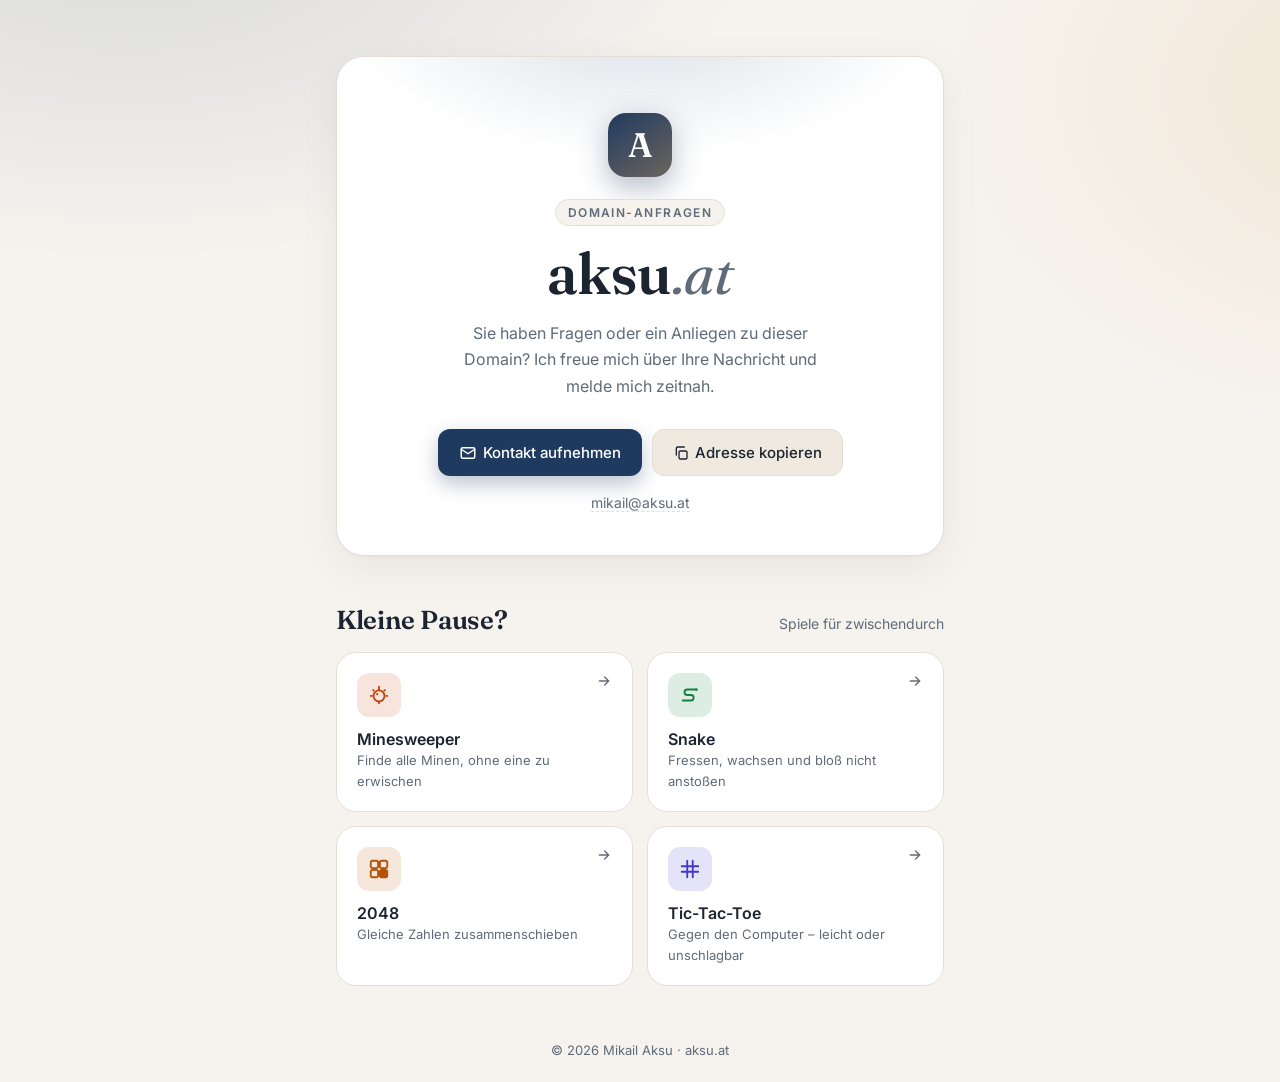
==== index.html @ 3b64596f "Add files via upload" ====
<!doctype html>
<html lang="de">
<head>
<meta charset="utf-8">
<meta name="viewport" content="width=device-width, initial-scale=1">
<title>aksu.at</title>
<meta name="description" content="Kontakt für Anfragen zur Domain aksu.at – und ein paar kleine Spiele.">
<meta name="theme-color" content="#1f3a5f">
<link rel="icon" href="data:image/svg+xml,<svg xmlns='http://www.w3.org/2000/svg' viewBox='0 0 64 64'><rect width='64' height='64' rx='14' fill='%231f3a5f'/><text x='32' y='44' font-family='Georgia,serif' font-size='36' fill='%23f4efe6' text-anchor='middle'>A</text></svg>">
<link rel="preconnect" href="https://fonts.googleapis.com">
<link rel="preconnect" href="https://fonts.gstatic.com" crossorigin>
<link href="https://fonts.googleapis.com/css2?family=Fraunces:ital,opsz,wght@0,9..144,400;0,9..144,600;1,9..144,400&family=Inter:wght@400;500;600&display=swap" rel="stylesheet">
<link rel="stylesheet" href="style.css">
<style>
  .wrap{max-width:640px;padding-top:56px}
  .hero{position:relative;overflow:hidden;text-align:center;padding:56px 32px 44px;border-radius:28px}
  .hero::before{content:"";position:absolute;inset:0;pointer-events:none;
    background:radial-gradient(420px 200px at 50% -40px, color-mix(in srgb,var(--accent) 16%,transparent), transparent 70%)}
  .hero > *{position:relative}
  .mark{width:64px;height:64px;border-radius:18px;margin:0 auto 22px;
    background:linear-gradient(145deg,var(--accent),color-mix(in srgb,var(--accent) 60%,#e0a458));
    color:var(--accent-ink);display:grid;place-items:center;
    font-family:Fraunces,Georgia,serif;font-size:34px;font-weight:600;
    box-shadow:0 10px 30px color-mix(in srgb,var(--accent) 35%,transparent)}
  .eyebrow{display:inline-block;font-size:12px;font-weight:600;letter-spacing:.12em;text-transform:uppercase;
    color:var(--muted);border:1px solid var(--line);border-radius:999px;padding:5px 12px;margin-bottom:18px;background:var(--bg)}
  .hero h1{font-size:clamp(40px,9vw,58px);line-height:1}
  .hero h1 em{font-style:italic;font-weight:400;color:var(--muted)}
  .lead{margin:18px auto 30px;color:var(--muted);line-height:1.65;max-width:38ch;font-size:16px}
  .actions{display:flex;gap:10px;justify-content:center;flex-wrap:wrap}
  .actions .btn{padding:13px 20px;border-radius:12px;font-size:15px}
  .btn.primary{box-shadow:0 8px 20px color-mix(in srgb,var(--accent) 30%,transparent)}
  .copied{color:var(--ok)}
  .addr{margin-top:18px;font-size:14px;color:var(--muted)}
  .addr a{text-decoration:none;border-bottom:1px dashed var(--line)}

  .games{margin-top:48px}
  .head{display:flex;align-items:baseline;justify-content:space-between;gap:12px;margin-bottom:16px}
  .games h2{font-size:26px}
  .games .sub{color:var(--muted);font-size:14px}
  .grid{display:grid;grid-template-columns:repeat(2,1fr);gap:14px}
  .tile{position:relative;display:flex;flex-direction:column;gap:12px;text-decoration:none;background:var(--card);
    border:1px solid var(--line);border-radius:20px;padding:20px;overflow:hidden;
    transition:transform .2s ease,box-shadow .2s ease,border-color .2s ease}
  .tile:hover{transform:translateY(-3px);border-color:color-mix(in srgb,var(--c) 50%,var(--line));
    box-shadow:0 14px 34px color-mix(in srgb,var(--c) 18%,transparent)}
  .tile:focus-visible{outline:3px solid var(--accent);outline-offset:2px}
  .badge{width:44px;height:44px;border-radius:12px;display:grid;place-items:center;
    background:color-mix(in srgb,var(--c) 14%,transparent);color:var(--c)}
  .tile b{font-weight:600;font-size:16px}
  .tile span{font-size:13px;color:var(--muted);line-height:1.45}
  .arrow{position:absolute;top:20px;right:20px;color:var(--muted);transition:transform .2s ease}
  .tile:hover .arrow{transform:translateX(3px);color:var(--c)}

  @media (prefers-color-scheme:dark){.badge{color:color-mix(in srgb,var(--c) 55%,white);background:color-mix(in srgb,var(--c) 25%,transparent)}}
  .fade{opacity:0;transform:translateY(10px);animation:in .6s ease forwards}
  .d1{animation-delay:.08s}.d2{animation-delay:.16s}
  @keyframes in{to{opacity:1;transform:none}}
  @media (prefers-reduced-motion:reduce){.fade{animation:none;opacity:1;transform:none}.tile{transition:none}}
  @media (max-width:480px){.wrap{padding-top:28px}.hero{padding:44px 20px 36px}.grid{gap:10px}.tile{padding:16px}}
</style>
</head>
<body>
<div class="wrap">
  <section class="panel hero fade">
    <div class="mark" aria-hidden="true">A</div>
    <div class="eyebrow">Domain-Anfragen</div>
    <h1>aksu<em>.at</em></h1>
    <p class="lead">Sie haben Fragen oder ein Anliegen zu dieser Domain? Ich freue mich über Ihre Nachricht und melde mich zeitnah.</p>
    <div class="actions">
      <a class="btn primary" href="mailto:mikail@aksu.at?subject=Anfrage%20zur%20Domain%20aksu.at">
        <svg width="18" height="18" viewBox="0 0 24 24" fill="none" stroke="currentColor" stroke-width="2" stroke-linecap="round" stroke-linejoin="round" aria-hidden="true"><rect x="3" y="5" width="18" height="14" rx="2"/><path d="m3 7 9 6 9-6"/></svg>
        Kontakt aufnehmen
      </a>
      <button class="btn" id="copy" type="button">
        <svg width="16" height="16" viewBox="0 0 24 24" fill="none" stroke="currentColor" stroke-width="2" stroke-linecap="round" stroke-linejoin="round" aria-hidden="true"><rect x="9" y="9" width="12" height="12" rx="2"/><path d="M5 15V5a2 2 0 0 1 2-2h10"/></svg>
        <span>Adresse kopieren</span>
      </button>
    </div>
    <div class="addr"><a href="mailto:mikail@aksu.at">mikail@aksu.at</a></div>
  </section>

  <section class="games fade d1" aria-labelledby="g">
    <div class="head">
      <h2 id="g">Kleine Pause?</h2>
      <span class="sub">Spiele für zwischendurch</span>
    </div>
    <div class="grid">
      <a class="tile" href="minesweeper.html" style="--c:#c2410c">
        <div class="badge"><svg width="22" height="22" viewBox="0 0 24 24" fill="none" stroke="currentColor" stroke-width="2" stroke-linecap="round" aria-hidden="true"><circle cx="12" cy="13" r="6"/><path d="M12 3v3M12 20v1M4 13H3M21 13h-1M6.3 7.3 5.6 6.6M18.4 6.6l-.7.7"/><circle cx="10" cy="11" r="1.2" fill="currentColor" stroke="none"/></svg></div>
        <div><b>Minesweeper</b><br><span>Finde alle Minen, ohne eine zu erwischen</span></div>
        <svg class="arrow" width="16" height="16" viewBox="0 0 24 24" fill="none" stroke="currentColor" stroke-width="2" stroke-linecap="round" aria-hidden="true"><path d="M5 12h14M13 6l6 6-6 6"/></svg>
      </a>
      <a class="tile" href="snake.html" style="--c:#15803d">
        <div class="badge"><svg width="22" height="22" viewBox="0 0 24 24" fill="none" stroke="currentColor" stroke-width="2" stroke-linecap="round" stroke-linejoin="round" aria-hidden="true"><path d="M4 18h9a3 3 0 0 0 0-6H9a3 3 0 0 1 0-6h9"/><circle cx="19" cy="6" r="1.5" fill="currentColor" stroke="none"/></svg></div>
        <div><b>Snake</b><br><span>Fressen, wachsen und bloß nicht anstoßen</span></div>
        <svg class="arrow" width="16" height="16" viewBox="0 0 24 24" fill="none" stroke="currentColor" stroke-width="2" stroke-linecap="round" aria-hidden="true"><path d="M5 12h14M13 6l6 6-6 6"/></svg>
      </a>
      <a class="tile" href="2048.html" style="--c:#b45309">
        <div class="badge"><svg width="22" height="22" viewBox="0 0 24 24" fill="none" stroke="currentColor" stroke-width="2" aria-hidden="true"><rect x="3" y="3" width="8" height="8" rx="2"/><rect x="13" y="3" width="8" height="8" rx="2"/><rect x="3" y="13" width="8" height="8" rx="2"/><rect x="13" y="13" width="8" height="8" rx="2" fill="currentColor"/></svg></div>
        <div><b>2048</b><br><span>Gleiche Zahlen zusammenschieben</span></div>
        <svg class="arrow" width="16" height="16" viewBox="0 0 24 24" fill="none" stroke="currentColor" stroke-width="2" stroke-linecap="round" aria-hidden="true"><path d="M5 12h14M13 6l6 6-6 6"/></svg>
      </a>
      <a class="tile" href="tictactoe.html" style="--c:#4338ca">
        <div class="badge"><svg width="22" height="22" viewBox="0 0 24 24" fill="none" stroke="currentColor" stroke-width="2" stroke-linecap="round" aria-hidden="true"><path d="M9 3v18M15 3v18M3 9h18M3 15h18"/></svg></div>
        <div><b>Tic-Tac-Toe</b><br><span>Gegen den Computer – leicht oder unschlagbar</span></div>
        <svg class="arrow" width="16" height="16" viewBox="0 0 24 24" fill="none" stroke="currentColor" stroke-width="2" stroke-linecap="round" aria-hidden="true"><path d="M5 12h14M13 6l6 6-6 6"/></svg>
      </a>
    </div>
  </section>
</div>
<footer class="fade d2">© <span id="y">2026</span> Mikail Aksu · aksu.at</footer>
<script>
document.getElementById('y').textContent=new Date().getFullYear();
const cb=document.getElementById('copy');
cb.onclick=async()=>{
  const s=cb.querySelector('span');
  try{await navigator.clipboard.writeText('mikail@aksu.at');s.textContent='Kopiert!';cb.classList.add('copied')}
  catch(e){s.textContent='mikail@aksu.at'}
  setTimeout(()=>{s.textContent='Adresse kopieren';cb.classList.remove('copied')},1800);
};
</script>
</body>
</html>
---- style.css ----
:root{
  --bg:#f6f3ee; --card:#ffffff; --ink:#1b2430; --muted:#5f6b78;
  --accent:#1f3a5f; --accent-ink:#ffffff; --line:#e4ded4;
  --soft:#efe9df; --danger:#b3412f; --ok:#2f7a4f;
}
@media (prefers-color-scheme: dark){
  :root{
    --bg:#11161d; --card:#18202a; --ink:#eef1f4; --muted:#9aa6b2;
    --accent:#8fb3e0; --accent-ink:#0e1620; --line:#26313d;
    --soft:#202a36; --danger:#e07a68; --ok:#6cc08f;
  }
}
*{box-sizing:border-box;margin:0;padding:0}
body{
  background:
    radial-gradient(900px 500px at 10% -10%, color-mix(in srgb, var(--accent) 14%, transparent), transparent 70%),
    radial-gradient(700px 500px at 110% 10%, color-mix(in srgb, #e0a458 16%, transparent), transparent 70%),
    var(--bg);
  background-attachment:fixed;
  color:var(--ink);
  font-family:Inter,system-ui,-apple-system,"Segoe UI",sans-serif;
  min-height:100vh; display:flex; flex-direction:column;
  -webkit-font-smoothing:antialiased;
}
a{color:inherit}
h1,h2{font-family:Fraunces,Georgia,serif;font-weight:600;letter-spacing:-.01em}
.wrap{width:100%;max-width:560px;margin:0 auto;padding:32px 16px;flex:1}
.top{display:flex;align-items:center;justify-content:space-between;margin-bottom:24px;gap:12px}
.back{text-decoration:none;color:var(--muted);font-size:14px}
.back:hover{color:var(--ink)}
.panel{background:var(--card);border:1px solid var(--line);border-radius:20px;padding:24px;
  box-shadow:0 1px 2px rgba(0,0,0,.04),0 12px 40px rgba(0,0,0,.06)}
.bar{display:flex;flex-wrap:wrap;gap:8px;align-items:center;justify-content:space-between;margin-bottom:16px}
.stat{font-variant-numeric:tabular-nums;color:var(--muted);font-size:14px}
.stat b{color:var(--ink);font-weight:500}
button,.btn{
  font:inherit;font-size:14px;font-weight:500;cursor:pointer;
  background:var(--soft);color:var(--ink);border:1px solid var(--line);
  padding:8px 14px;border-radius:10px;text-decoration:none;display:inline-flex;align-items:center;gap:6px;
}
button.primary,.btn.primary{background:var(--accent);color:var(--accent-ink);border-color:transparent}
button:hover,.btn:hover{opacity:.9}
button:focus-visible,.btn:focus-visible{outline:3px solid var(--accent);outline-offset:2px}
button[aria-pressed="true"]{background:var(--accent);color:var(--accent-ink);border-color:transparent}
.msg{min-height:24px;text-align:center;margin-top:16px;font-weight:500}
.hint{text-align:center;color:var(--muted);font-size:13px;margin-top:8px}
footer{padding:24px 16px;text-align:center;font-size:13px;color:var(--muted)}
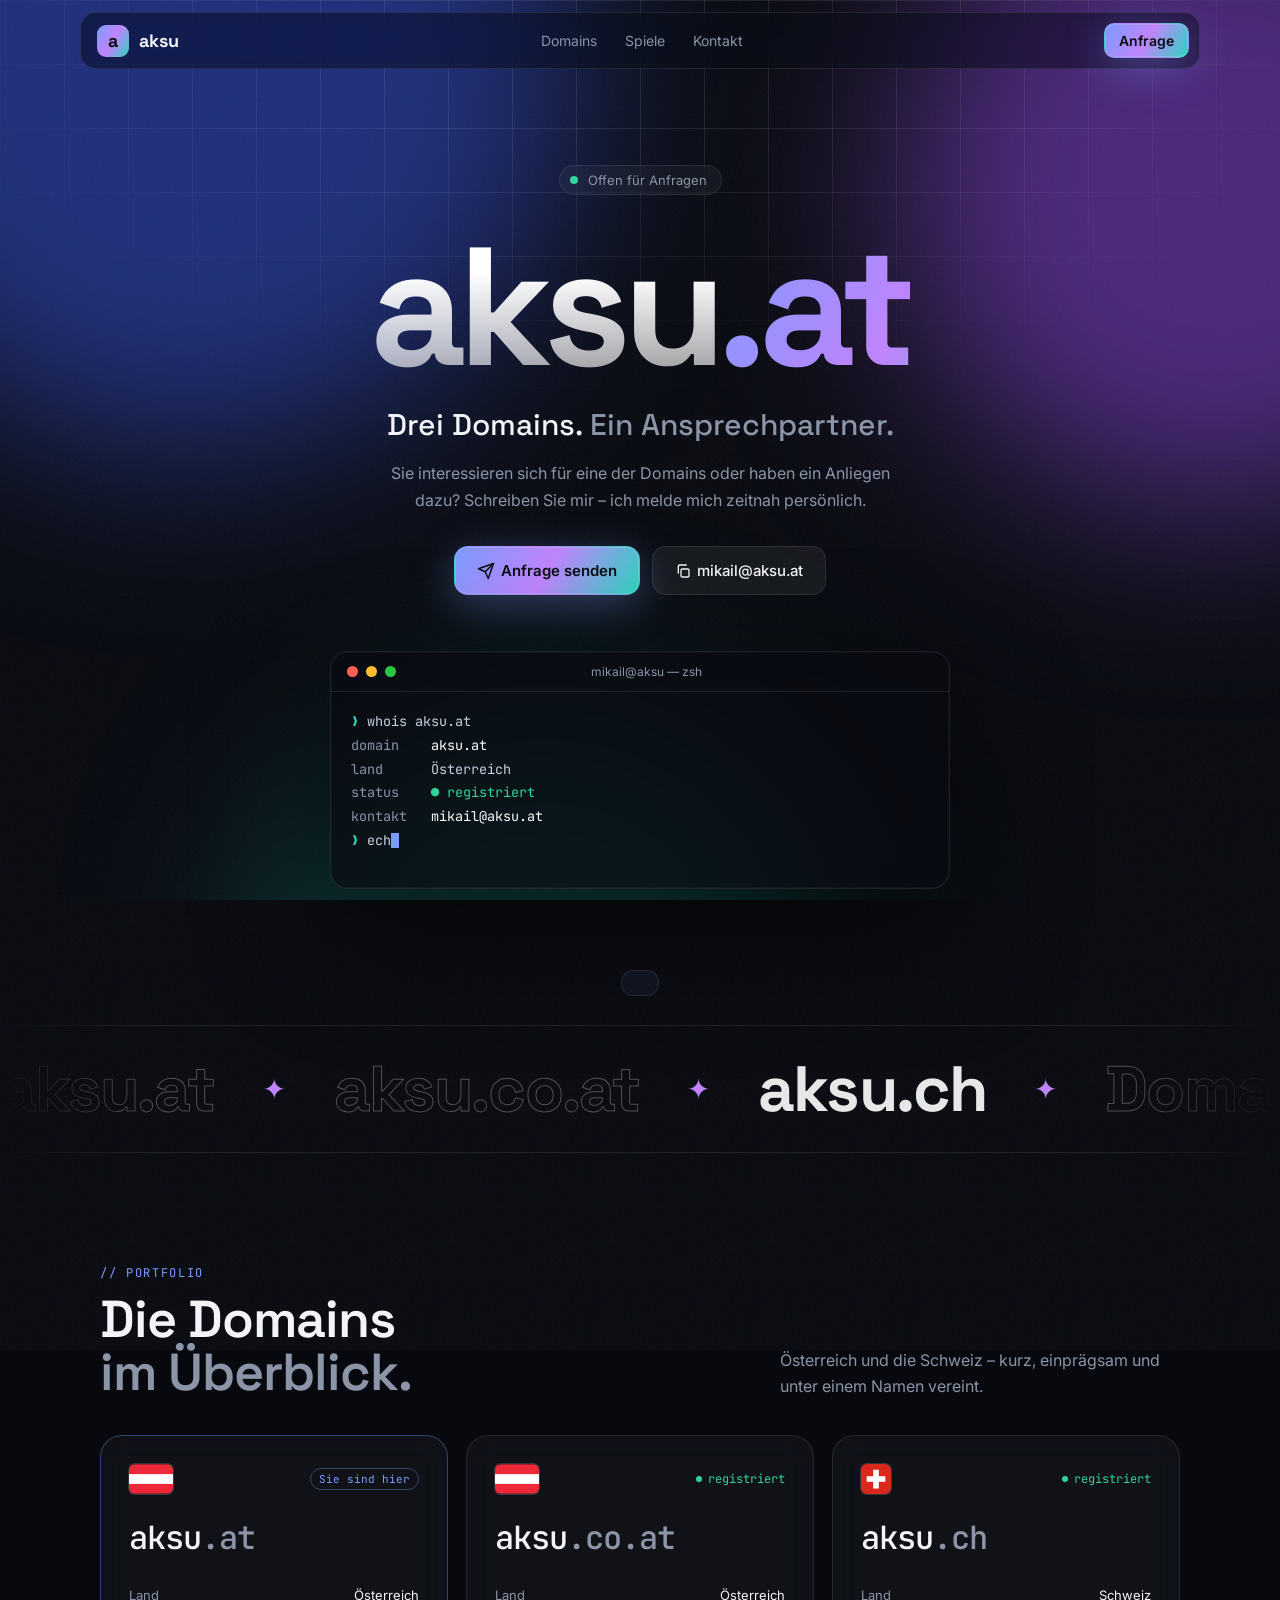
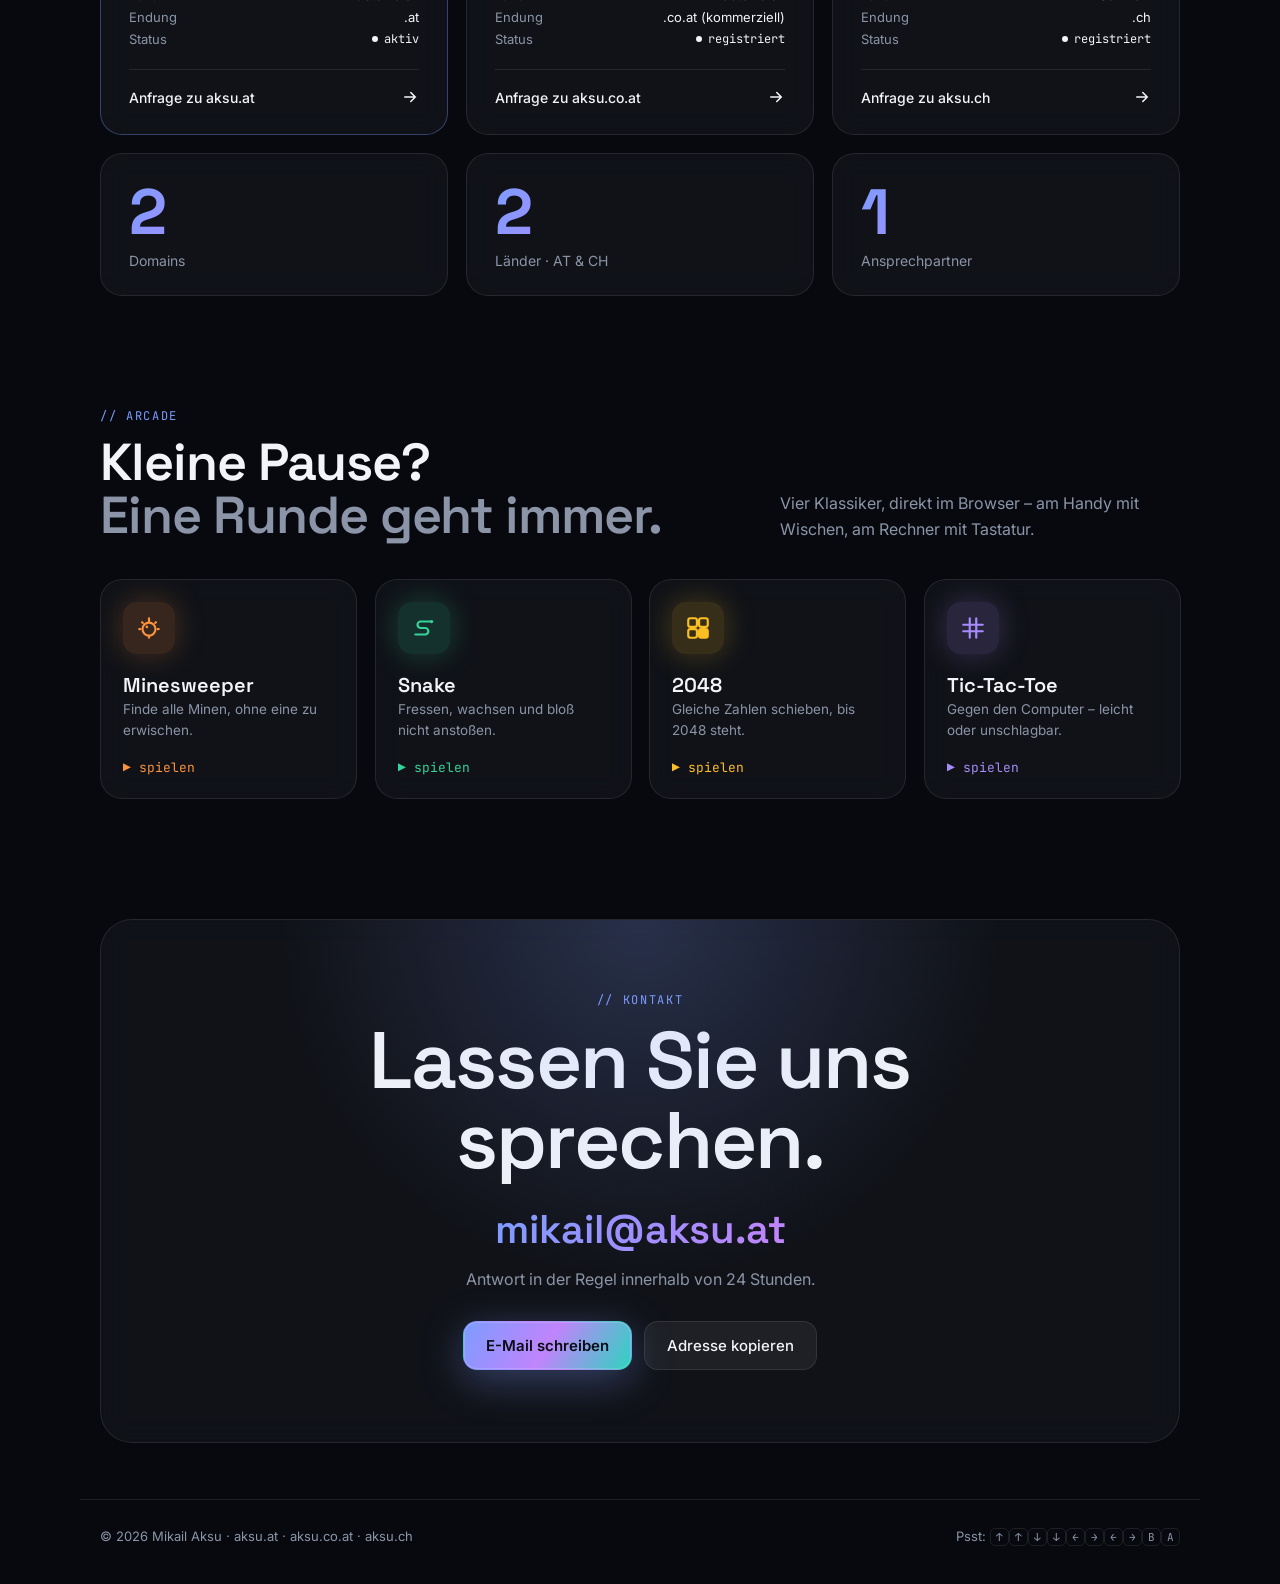
==== commit 88e0129f: "Add files via upload" ====
--- a/index.html
+++ b/index.html
@@ -3,122 +3,365 @@
 <head>
 <meta charset="utf-8">
 <meta name="viewport" content="width=device-width, initial-scale=1">
-<title>aksu.at</title>
-<meta name="description" content="Kontakt für Anfragen zur Domain aksu.at – und ein paar kleine Spiele.">
-<meta name="theme-color" content="#1f3a5f">
-<link rel="icon" href="data:image/svg+xml,<svg xmlns='http://www.w3.org/2000/svg' viewBox='0 0 64 64'><rect width='64' height='64' rx='14' fill='%231f3a5f'/><text x='32' y='44' font-family='Georgia,serif' font-size='36' fill='%23f4efe6' text-anchor='middle'>A</text></svg>">
+<title>aksu · Domains</title>
+<meta name="description" content="aksu.at, aksu.co.at und aksu.ch – Anfragen zu den Domains an mikail@aksu.at.">
+<meta name="theme-color" content="#07090f">
+<meta property="og:title" content="aksu · Domains">
+<meta property="og:description" content="aksu.at · aksu.co.at · aksu.ch – Anfragen an mikail@aksu.at">
+<link rel="icon" href="data:image/svg+xml,<svg xmlns='http://www.w3.org/2000/svg' viewBox='0 0 64 64'><defs><linearGradient id='g' x1='0' y1='0' x2='1' y2='1'><stop offset='0' stop-color='%237c9cff'/><stop offset='.5' stop-color='%23c084fc'/><stop offset='1' stop-color='%232dd4bf'/></linearGradient></defs><rect width='64' height='64' rx='16' fill='url(%23g)'/><text x='32' y='45' font-family='Arial' font-weight='bold' font-size='36' fill='%230a0d14' text-anchor='middle'>a</text></svg>">
 <link rel="preconnect" href="https://fonts.googleapis.com">
 <link rel="preconnect" href="https://fonts.gstatic.com" crossorigin>
-<link href="https://fonts.googleapis.com/css2?family=Fraunces:ital,opsz,wght@0,9..144,400;0,9..144,600;1,9..144,400&family=Inter:wght@400;500;600&display=swap" rel="stylesheet">
+<link href="https://fonts.googleapis.com/css2?family=Inter:wght@400;500;600&family=JetBrains+Mono:wght@400;500&family=Space+Grotesk:wght@500;600;700&display=swap" rel="stylesheet">
 <link rel="stylesheet" href="style.css">
 <style>
-  .wrap{max-width:640px;padding-top:56px}
-  .hero{position:relative;overflow:hidden;text-align:center;padding:56px 32px 44px;border-radius:28px}
-  .hero::before{content:"";position:absolute;inset:0;pointer-events:none;
-    background:radial-gradient(420px 200px at 50% -40px, color-mix(in srgb,var(--accent) 16%,transparent), transparent 70%)}
-  .hero > *{position:relative}
-  .mark{width:64px;height:64px;border-radius:18px;margin:0 auto 22px;
-    background:linear-gradient(145deg,var(--accent),color-mix(in srgb,var(--accent) 60%,#e0a458));
-    color:var(--accent-ink);display:grid;place-items:center;
-    font-family:Fraunces,Georgia,serif;font-size:34px;font-weight:600;
-    box-shadow:0 10px 30px color-mix(in srgb,var(--accent) 35%,transparent)}
-  .eyebrow{display:inline-block;font-size:12px;font-weight:600;letter-spacing:.12em;text-transform:uppercase;
-    color:var(--muted);border:1px solid var(--line);border-radius:999px;padding:5px 12px;margin-bottom:18px;background:var(--bg)}
-  .hero h1{font-size:clamp(40px,9vw,58px);line-height:1}
-  .hero h1 em{font-style:italic;font-weight:400;color:var(--muted)}
-  .lead{margin:18px auto 30px;color:var(--muted);line-height:1.65;max-width:38ch;font-size:16px}
-  .actions{display:flex;gap:10px;justify-content:center;flex-wrap:wrap}
-  .actions .btn{padding:13px 20px;border-radius:12px;font-size:15px}
-  .btn.primary{box-shadow:0 8px 20px color-mix(in srgb,var(--accent) 30%,transparent)}
-  .copied{color:var(--ok)}
-  .addr{margin-top:18px;font-size:14px;color:var(--muted)}
-  .addr a{text-decoration:none;border-bottom:1px dashed var(--line)}
-
-  .games{margin-top:48px}
-  .head{display:flex;align-items:baseline;justify-content:space-between;gap:12px;margin-bottom:16px}
-  .games h2{font-size:26px}
-  .games .sub{color:var(--muted);font-size:14px}
-  .grid{display:grid;grid-template-columns:repeat(2,1fr);gap:14px}
-  .tile{position:relative;display:flex;flex-direction:column;gap:12px;text-decoration:none;background:var(--card);
-    border:1px solid var(--line);border-radius:20px;padding:20px;overflow:hidden;
-    transition:transform .2s ease,box-shadow .2s ease,border-color .2s ease}
-  .tile:hover{transform:translateY(-3px);border-color:color-mix(in srgb,var(--c) 50%,var(--line));
-    box-shadow:0 14px 34px color-mix(in srgb,var(--c) 18%,transparent)}
-  .tile:focus-visible{outline:3px solid var(--accent);outline-offset:2px}
-  .badge{width:44px;height:44px;border-radius:12px;display:grid;place-items:center;
-    background:color-mix(in srgb,var(--c) 14%,transparent);color:var(--c)}
-  .tile b{font-weight:600;font-size:16px}
-  .tile span{font-size:13px;color:var(--muted);line-height:1.45}
-  .arrow{position:absolute;top:20px;right:20px;color:var(--muted);transition:transform .2s ease}
-  .tile:hover .arrow{transform:translateX(3px);color:var(--c)}
-
-  @media (prefers-color-scheme:dark){.badge{color:color-mix(in srgb,var(--c) 55%,white);background:color-mix(in srgb,var(--c) 25%,transparent)}}
-  .fade{opacity:0;transform:translateY(10px);animation:in .6s ease forwards}
-  .d1{animation-delay:.08s}.d2{animation-delay:.16s}
-  @keyframes in{to{opacity:1;transform:none}}
-  @media (prefers-reduced-motion:reduce){.fade{animation:none;opacity:1;transform:none}.tile{transition:none}}
-  @media (max-width:480px){.wrap{padding-top:28px}.hero{padding:44px 20px 36px}.grid{gap:10px}.tile{padding:16px}}
+  .container{width:100%;max-width:1120px;margin:0 auto;padding:0 20px}
+  section{scroll-margin-top:90px}
+
+  /* Navigation */
+  nav{position:sticky;top:12px;z-index:50;margin:12px auto 0;width:calc(100% - 24px);max-width:1120px;
+    display:flex;align-items:center;justify-content:space-between;gap:12px;padding:10px 10px 10px 16px;
+    border:1px solid var(--line);border-radius:16px;background:rgba(10,13,20,.55);
+    backdrop-filter:blur(16px) saturate(140%);-webkit-backdrop-filter:blur(16px) saturate(140%)}
+  .brand{display:flex;align-items:center;gap:10px;text-decoration:none;font-family:"Space Grotesk";font-weight:700;font-size:18px}
+  .logo{width:32px;height:32px;border-radius:9px;background:var(--grad);display:grid;place-items:center;color:var(--accent-ink);font-weight:700;font-size:18px}
+  .links{display:flex;gap:4px}
+  .links a{text-decoration:none;font-size:14px;color:var(--muted);padding:8px 12px;border-radius:10px}
+  .links a:hover{color:var(--ink);background:var(--soft)}
+  @media (max-width:640px){.links{display:none}}
+
+  /* Hero */
+  .hero{position:relative;text-align:center;padding:96px 0 40px}
+  .pill{display:inline-flex;align-items:center;gap:10px;font-size:13px;color:var(--muted);
+    border:1px solid var(--line);background:var(--card);border-radius:999px;padding:6px 14px 6px 10px;backdrop-filter:blur(10px)}
+  .dot{width:8px;height:8px;border-radius:50%;background:var(--ok);box-shadow:0 0 0 0 rgba(52,211,153,.6);animation:ping 2s infinite}
+  @keyframes ping{0%{box-shadow:0 0 0 0 rgba(52,211,153,.55)}80%,100%{box-shadow:0 0 0 10px rgba(52,211,153,0)}}
+  .hero h1{font-size:clamp(64px,15vw,168px);line-height:.9;margin:28px 0 8px;letter-spacing:-.05em;font-weight:700}
+  .hero h1 .word{background:linear-gradient(180deg,#fff 30%,rgba(255,255,255,.55));-webkit-background-clip:text;background-clip:text;color:transparent}
+  .tld{display:inline-block;position:relative;vertical-align:top;height:1em;line-height:1em;overflow:hidden;text-align:left;white-space:nowrap}
+  .hero h1 .word{display:inline-block;line-height:1em;vertical-align:top}
+  .tld span{display:block;height:1em;line-height:1em;background:var(--grad);background-size:200% 100%;-webkit-background-clip:text;background-clip:text;color:transparent;
+    animation:shine 6s linear infinite;transition:transform .7s cubic-bezier(.7,0,.2,1)}
+  @keyframes shine{to{background-position:200% 0}}
+  .tagline{font-family:"Space Grotesk";font-size:clamp(20px,3.4vw,30px);font-weight:500;margin-top:14px}
+  .tagline em{font-style:normal;color:var(--muted)}
+  .lead{max-width:52ch;margin:16px auto 0;color:var(--muted);line-height:1.7;font-size:16px}
+  .cta{display:flex;gap:12px;justify-content:center;flex-wrap:wrap;margin-top:32px}
+  .cta .btn{padding:14px 22px;border-radius:14px;font-size:15px}
+  .btn.primary{box-shadow:0 10px 40px rgba(124,156,255,.35),0 0 0 1px rgba(255,255,255,.15) inset}
+  .btn.ok{color:var(--ok);border-color:rgba(52,211,153,.4)}
+
+  /* Terminal */
+  .term{max-width:620px;margin:56px auto 0;text-align:left;border-radius:18px;overflow:hidden;
+    border:1px solid var(--line);background:rgba(8,10,16,.75);backdrop-filter:blur(14px);
+    box-shadow:0 40px 120px rgba(0,0,0,.6),0 0 0 1px rgba(255,255,255,.03) inset}
+  .term-head{display:flex;align-items:center;gap:8px;padding:12px 16px;border-bottom:1px solid var(--line);font-size:12px;color:var(--muted)}
+  .term-head i{width:11px;height:11px;border-radius:50%;background:#ff5f57}
+  .term-head i:nth-child(2){background:#febc2e}.term-head i:nth-child(3){background:#28c840}
+  .term-head span{margin-left:auto;margin-right:auto;transform:translateX(-22px)}
+  .term pre{font-family:"JetBrains Mono",ui-monospace,monospace;font-size:13.5px;line-height:1.75;padding:18px 20px;min-height:196px;white-space:pre-wrap;color:#c9d1e0}
+  .term .p{color:var(--accent-3)}.term .k{color:var(--muted)}.term .v{color:#fff}.term .g{color:var(--ok)}
+  .caret{display:inline-block;width:8px;height:1.1em;background:var(--accent);vertical-align:-3px;animation:blink 1s steps(1) infinite}
+  @keyframes blink{50%{opacity:0}}
+
+  /* Marquee */
+  .marquee{margin:96px 0 0;overflow:hidden;border-block:1px solid var(--line);padding:22px 0;
+    -webkit-mask-image:linear-gradient(90deg,transparent,#000 12%,#000 88%,transparent);mask-image:linear-gradient(90deg,transparent,#000 12%,#000 88%,transparent)}
+  .track{display:flex;gap:48px;width:max-content;animation:scroll 30s linear infinite}
+  .track span{font-family:"Space Grotesk";font-weight:700;font-size:clamp(36px,6vw,64px);letter-spacing:-.03em;white-space:nowrap;
+    color:transparent;-webkit-text-stroke:1px rgba(255,255,255,.28)}
+  .track span:nth-child(3n+2){color:rgba(255,255,255,.9);-webkit-text-stroke:0}
+  .track b{color:var(--accent-2);font-size:28px;align-self:center}
+  @keyframes scroll{to{transform:translateX(-50%)}}
+
+  /* Abschnitte */
+  .sec{padding:112px 0 0}
+  .sec-head{display:flex;flex-wrap:wrap;align-items:end;justify-content:space-between;gap:16px;margin-bottom:36px}
+  .kicker{font-family:"JetBrains Mono";font-size:12px;letter-spacing:.14em;text-transform:uppercase;color:var(--accent);margin-bottom:12px}
+  .sec h2{font-size:clamp(34px,5vw,52px);line-height:1.02}
+  .sec h2 .mut{color:var(--muted)}
+  .sec-head p{color:var(--muted);max-width:40ch;line-height:1.6}
+
+  /* Karten mit Spotlight */
+  .card{position:relative;border-radius:22px;border:1px solid var(--line);background:var(--card);
+    backdrop-filter:blur(14px);-webkit-backdrop-filter:blur(14px);overflow:hidden;
+    transition:transform .25s ease,border-color .25s ease;transform-style:preserve-3d;will-change:transform}
+  .card::before{content:"";position:absolute;inset:0;pointer-events:none;opacity:0;transition:opacity .3s;
+    background:radial-gradient(420px circle at var(--mx,50%) var(--my,50%),rgba(124,156,255,.16),transparent 45%)}
+  .card::after{content:"";position:absolute;inset:0;border-radius:inherit;padding:1px;pointer-events:none;opacity:0;transition:opacity .3s;
+    background:radial-gradient(300px circle at var(--mx,50%) var(--my,50%),rgba(192,132,252,.8),transparent 45%);
+    -webkit-mask:linear-gradient(#000 0 0) content-box,linear-gradient(#000 0 0);-webkit-mask-composite:xor;mask-composite:exclude}
+  .card:hover::before,.card:hover::after{opacity:1}
+
+  .domains{display:grid;grid-template-columns:repeat(3,1fr);gap:18px}
+  @media (max-width:880px){.domains{grid-template-columns:1fr}}
+  .dom{padding:28px;display:flex;flex-direction:column;gap:22px;min-height:300px;text-decoration:none}
+  .dom .row{display:flex;align-items:center;justify-content:space-between}
+  .flag{width:44px;height:30px;border-radius:6px;overflow:hidden;box-shadow:0 0 0 1px rgba(255,255,255,.15)}
+  .badge-on{font-size:12px;color:var(--ok);display:flex;align-items:center;gap:6px;font-family:"JetBrains Mono"}
+  .badge-on::before{content:"";width:6px;height:6px;border-radius:50%;background:currentColor}
+  .dom h3{font-family:"JetBrains Mono";font-weight:500;font-size:clamp(26px,3vw,32px);letter-spacing:-.03em}
+  .dom h3 span{color:var(--muted)}
+  .meta{display:grid;grid-template-columns:auto 1fr;gap:6px 16px;font-size:13px;color:var(--muted);margin-top:auto}
+  .meta dd{color:var(--ink);text-align:right}
+  .go{display:flex;align-items:center;justify-content:space-between;padding-top:18px;border-top:1px solid var(--line);font-size:14px;font-weight:500}
+  .go svg{transition:transform .25s}
+  .dom:hover .go svg{transform:translateX(4px)}
+  .dom.here{border-color:rgba(124,156,255,.35)}
+  .here-tag{font-family:"JetBrains Mono";font-size:11px;color:var(--accent);border:1px solid rgba(124,156,255,.35);border-radius:999px;padding:3px 8px}
+
+  /* Zahlen */
+  .stats{display:grid;grid-template-columns:repeat(3,1fr);gap:18px;margin-top:18px}
+  .stat-c{padding:26px 28px}
+  .stat-c .n{font-family:"Space Grotesk";font-size:clamp(44px,6vw,64px);font-weight:700;line-height:1;background:var(--grad);-webkit-background-clip:text;background-clip:text;color:transparent}
+  .stat-c .l{color:var(--muted);font-size:14px;margin-top:8px}
+  @media (max-width:640px){.stats{grid-template-columns:1fr}}
+
+  /* Spiele */
+  .games{display:grid;grid-template-columns:repeat(4,1fr);gap:18px}
+  @media (max-width:880px){.games{grid-template-columns:repeat(2,1fr)}}
+  .game{padding:22px;display:flex;flex-direction:column;gap:18px;text-decoration:none;min-height:220px}
+  .gico{width:52px;height:52px;border-radius:14px;display:grid;place-items:center;color:var(--c);
+    background:color-mix(in srgb,var(--c) 16%,transparent);box-shadow:0 0 30px color-mix(in srgb,var(--c) 25%,transparent)}
+  .game b{font-family:"Space Grotesk";font-size:20px;font-weight:600}
+  .game span{color:var(--muted);font-size:13.5px;line-height:1.5}
+  .game .play{margin-top:auto;font-size:13px;font-family:"JetBrains Mono";color:var(--c)}
+  @media (max-width:480px){.game{padding:18px;min-height:200px}.games{gap:12px}}
+
+  /* Kontakt */
+  .contact{margin:120px 0 0;padding:72px 28px;text-align:center;border-radius:32px}
+  .contact::before{opacity:1;background:radial-gradient(600px circle at 50% 0%,rgba(124,156,255,.22),transparent 60%)}
+  .contact h2{font-size:clamp(40px,7vw,80px);line-height:1}
+  .mail{display:inline-block;margin-top:24px;font-family:"Space Grotesk";font-weight:600;font-size:clamp(22px,4.4vw,40px);text-decoration:none;
+    background:var(--grad);background-size:200% 100%;-webkit-background-clip:text;background-clip:text;color:transparent;animation:shine 6s linear infinite}
+  .contact p{color:var(--muted);margin-top:14px}
+
+  footer{display:flex;flex-wrap:wrap;gap:8px 20px;justify-content:space-between;max-width:1120px;width:100%;margin:56px auto 0;padding:28px 20px 40px;border-top:1px solid var(--line)}
+  kbd{font-family:"JetBrains Mono";font-size:11px;border:1px solid var(--line);border-radius:5px;padding:1px 5px;color:var(--muted)}
+
+  /* Reveal */
+  .rv{opacity:0;transform:translateY(24px);transition:opacity .9s cubic-bezier(.2,.7,.2,1),transform .9s cubic-bezier(.2,.7,.2,1)}
+  .rv.in{opacity:1;transform:none}
+  .hero .rv{transition-duration:1.1s}
+  #fx{position:fixed;inset:0;pointer-events:none;z-index:100}
+  .toast{position:fixed;left:50%;bottom:24px;transform:translate(-50%,120px);background:var(--card-solid);border:1px solid var(--line);
+    padding:12px 18px;border-radius:12px;font-size:14px;z-index:101;transition:transform .4s cubic-bezier(.2,.8,.2,1)}
+  .toast.show{transform:translate(-50%,0)}
+  @media (max-width:640px){.hero{padding-top:64px}.sec{padding-top:88px}.contact{padding:56px 20px}}
 </style>
 </head>
 <body>
-<div class="wrap">
-  <section class="panel hero fade">
-    <div class="mark" aria-hidden="true">A</div>
-    <div class="eyebrow">Domain-Anfragen</div>
-    <h1>aksu<em>.at</em></h1>
-    <p class="lead">Sie haben Fragen oder ein Anliegen zu dieser Domain? Ich freue mich über Ihre Nachricht und melde mich zeitnah.</p>
-    <div class="actions">
-      <a class="btn primary" href="mailto:mikail@aksu.at?subject=Anfrage%20zur%20Domain%20aksu.at">
-        <svg width="18" height="18" viewBox="0 0 24 24" fill="none" stroke="currentColor" stroke-width="2" stroke-linecap="round" stroke-linejoin="round" aria-hidden="true"><rect x="3" y="5" width="18" height="14" rx="2"/><path d="m3 7 9 6 9-6"/></svg>
-        Kontakt aufnehmen
-      </a>
-      <button class="btn" id="copy" type="button">
+<div class="aurora" aria-hidden="true"><i></i><i></i><i></i></div>
+<div class="grid-bg" aria-hidden="true"></div>
+<div class="grain" aria-hidden="true"></div>
+<canvas id="fx" aria-hidden="true"></canvas>
+
+<nav aria-label="Hauptnavigation">
+  <a class="brand" href="#top"><span class="logo">a</span>aksu</a>
+  <div class="links"><a href="#domains">Domains</a><a href="#spiele">Spiele</a><a href="#kontakt">Kontakt</a></div>
+  <a class="btn primary" href="mailto:mikail@aksu.at?subject=Anfrage%20zu%20aksu-Domains">Anfrage</a>
+</nav>
+
+<main class="container" id="top">
+  <section class="hero">
+    <div class="rv"><span class="pill"><span class="dot"></span>Offen für Anfragen</span></div>
+    <h1 class="rv" aria-label="aksu.at, aksu.co.at, aksu.ch"><span class="word">aksu</span><span class="tld" id="tld"><span>.at</span><span>.co.at</span><span>.ch</span><span>.at</span></span></h1>
+    <div class="tagline rv">Drei Domains. <em>Ein Ansprechpartner.</em></div>
+    <p class="lead rv">Sie interessieren sich für eine der Domains oder haben ein Anliegen dazu? Schreiben Sie mir – ich melde mich zeitnah persönlich.</p>
+    <div class="cta rv">
+      <a class="btn primary" href="mailto:mikail@aksu.at?subject=Anfrage%20zu%20aksu-Domains">
+        <svg width="18" height="18" viewBox="0 0 24 24" fill="none" stroke="currentColor" stroke-width="2" stroke-linecap="round" stroke-linejoin="round" aria-hidden="true"><path d="M22 2 11 13"/><path d="M22 2 15 22l-4-9-9-4 20-7z"/></svg>
+        Anfrage senden
+      </a>
+      <button class="btn copy" type="button" data-copy="mikail@aksu.at">
         <svg width="16" height="16" viewBox="0 0 24 24" fill="none" stroke="currentColor" stroke-width="2" stroke-linecap="round" stroke-linejoin="round" aria-hidden="true"><rect x="9" y="9" width="12" height="12" rx="2"/><path d="M5 15V5a2 2 0 0 1 2-2h10"/></svg>
-        <span>Adresse kopieren</span>
+        <span>mikail@aksu.at</span>
       </button>
     </div>
-    <div class="addr"><a href="mailto:mikail@aksu.at">mikail@aksu.at</a></div>
+
+    <div class="term rv" aria-hidden="true">
+      <div class="term-head"><i></i><i></i><i></i><span>mikail@aksu — zsh</span></div>
+      <pre id="term"></pre>
+    </div>
   </section>
-
-  <section class="games fade d1" aria-labelledby="g">
-    <div class="head">
-      <h2 id="g">Kleine Pause?</h2>
-      <span class="sub">Spiele für zwischendurch</span>
-    </div>
-    <div class="grid">
-      <a class="tile" href="minesweeper.html" style="--c:#c2410c">
-        <div class="badge"><svg width="22" height="22" viewBox="0 0 24 24" fill="none" stroke="currentColor" stroke-width="2" stroke-linecap="round" aria-hidden="true"><circle cx="12" cy="13" r="6"/><path d="M12 3v3M12 20v1M4 13H3M21 13h-1M6.3 7.3 5.6 6.6M18.4 6.6l-.7.7"/><circle cx="10" cy="11" r="1.2" fill="currentColor" stroke="none"/></svg></div>
-        <div><b>Minesweeper</b><br><span>Finde alle Minen, ohne eine zu erwischen</span></div>
-        <svg class="arrow" width="16" height="16" viewBox="0 0 24 24" fill="none" stroke="currentColor" stroke-width="2" stroke-linecap="round" aria-hidden="true"><path d="M5 12h14M13 6l6 6-6 6"/></svg>
-      </a>
-      <a class="tile" href="snake.html" style="--c:#15803d">
-        <div class="badge"><svg width="22" height="22" viewBox="0 0 24 24" fill="none" stroke="currentColor" stroke-width="2" stroke-linecap="round" stroke-linejoin="round" aria-hidden="true"><path d="M4 18h9a3 3 0 0 0 0-6H9a3 3 0 0 1 0-6h9"/><circle cx="19" cy="6" r="1.5" fill="currentColor" stroke="none"/></svg></div>
-        <div><b>Snake</b><br><span>Fressen, wachsen und bloß nicht anstoßen</span></div>
-        <svg class="arrow" width="16" height="16" viewBox="0 0 24 24" fill="none" stroke="currentColor" stroke-width="2" stroke-linecap="round" aria-hidden="true"><path d="M5 12h14M13 6l6 6-6 6"/></svg>
-      </a>
-      <a class="tile" href="2048.html" style="--c:#b45309">
-        <div class="badge"><svg width="22" height="22" viewBox="0 0 24 24" fill="none" stroke="currentColor" stroke-width="2" aria-hidden="true"><rect x="3" y="3" width="8" height="8" rx="2"/><rect x="13" y="3" width="8" height="8" rx="2"/><rect x="3" y="13" width="8" height="8" rx="2"/><rect x="13" y="13" width="8" height="8" rx="2" fill="currentColor"/></svg></div>
-        <div><b>2048</b><br><span>Gleiche Zahlen zusammenschieben</span></div>
-        <svg class="arrow" width="16" height="16" viewBox="0 0 24 24" fill="none" stroke="currentColor" stroke-width="2" stroke-linecap="round" aria-hidden="true"><path d="M5 12h14M13 6l6 6-6 6"/></svg>
-      </a>
-      <a class="tile" href="tictactoe.html" style="--c:#4338ca">
-        <div class="badge"><svg width="22" height="22" viewBox="0 0 24 24" fill="none" stroke="currentColor" stroke-width="2" stroke-linecap="round" aria-hidden="true"><path d="M9 3v18M15 3v18M3 9h18M3 15h18"/></svg></div>
-        <div><b>Tic-Tac-Toe</b><br><span>Gegen den Computer – leicht oder unschlagbar</span></div>
-        <svg class="arrow" width="16" height="16" viewBox="0 0 24 24" fill="none" stroke="currentColor" stroke-width="2" stroke-linecap="round" aria-hidden="true"><path d="M5 12h14M13 6l6 6-6 6"/></svg>
-      </a>
+</main>
+
+<div class="marquee" aria-hidden="true"><div class="track" id="track"></div></div>
+
+<div class="container">
+  <section class="sec" id="domains">
+    <div class="sec-head rv">
+      <div><div class="kicker">// Portfolio</div><h2>Die Domains<br><span class="mut">im Überblick.</span></h2></div>
+      <p>Österreich und die Schweiz – kurz, einprägsam und unter einem Namen vereint.</p>
+    </div>
+    <div class="domains">
+      <a class="card dom here rv" href="mailto:mikail@aksu.at?subject=Anfrage%20zu%20aksu.at">
+        <div class="row">
+          <svg class="flag" viewBox="0 0 3 2" aria-label="Flagge Österreich"><rect width="3" height="2" fill="#ED2939"/><rect y=".667" width="3" height=".667" fill="#fff"/></svg>
+          <span class="here-tag">Sie sind hier</span>
+        </div>
+        <h3>aksu<span>.at</span></h3>
+        <dl class="meta"><dt>Land</dt><dd>Österreich</dd><dt>Endung</dt><dd>.at</dd><dt>Status</dt><dd class="badge-on" style="justify-content:flex-end">aktiv</dd></dl>
+        <div class="go">Anfrage zu aksu.at <svg width="18" height="18" viewBox="0 0 24 24" fill="none" stroke="currentColor" stroke-width="2" stroke-linecap="round"><path d="M5 12h14M13 6l6 6-6 6"/></svg></div>
+      </a>
+      <a class="card dom rv" href="mailto:mikail@aksu.at?subject=Anfrage%20zu%20aksu.co.at" style="transition-delay:.08s">
+        <div class="row">
+          <svg class="flag" viewBox="0 0 3 2" aria-label="Flagge Österreich"><rect width="3" height="2" fill="#ED2939"/><rect y=".667" width="3" height=".667" fill="#fff"/></svg>
+          <span class="badge-on">registriert</span>
+        </div>
+        <h3>aksu<span>.co.at</span></h3>
+        <dl class="meta"><dt>Land</dt><dd>Österreich</dd><dt>Endung</dt><dd>.co.at (kommerziell)</dd><dt>Status</dt><dd class="badge-on" style="justify-content:flex-end">registriert</dd></dl>
+        <div class="go">Anfrage zu aksu.co.at <svg width="18" height="18" viewBox="0 0 24 24" fill="none" stroke="currentColor" stroke-width="2" stroke-linecap="round"><path d="M5 12h14M13 6l6 6-6 6"/></svg></div>
+      </a>
+      <a class="card dom rv" href="mailto:mikail@aksu.at?subject=Anfrage%20zu%20aksu.ch" style="transition-delay:.16s">
+        <div class="row">
+          <svg class="flag" viewBox="0 0 32 32" style="width:30px" aria-label="Flagge Schweiz"><rect width="32" height="32" fill="#DA291C"/><path d="M13 6h6v7h7v6h-7v7h-6v-7H6v-6h7z" fill="#fff"/></svg>
+          <span class="badge-on">registriert</span>
+        </div>
+        <h3>aksu<span>.ch</span></h3>
+        <dl class="meta"><dt>Land</dt><dd>Schweiz</dd><dt>Endung</dt><dd>.ch</dd><dt>Status</dt><dd class="badge-on" style="justify-content:flex-end">registriert</dd></dl>
+        <div class="go">Anfrage zu aksu.ch <svg width="18" height="18" viewBox="0 0 24 24" fill="none" stroke="currentColor" stroke-width="2" stroke-linecap="round"><path d="M5 12h14M13 6l6 6-6 6"/></svg></div>
+      </a>
+    </div>
+    <div class="stats">
+      <div class="card stat-c rv"><div class="n" data-count="3">0</div><div class="l">Domains</div></div>
+      <div class="card stat-c rv" style="transition-delay:.08s"><div class="n" data-count="2">0</div><div class="l">Länder · AT &amp; CH</div></div>
+      <div class="card stat-c rv" style="transition-delay:.16s"><div class="n" data-count="1">0</div><div class="l">Ansprechpartner</div></div>
+    </div>
+  </section>
+
+  <section class="sec" id="spiele">
+    <div class="sec-head rv">
+      <div><div class="kicker">// Arcade</div><h2>Kleine Pause?<br><span class="mut">Eine Runde geht immer.</span></h2></div>
+      <p>Vier Klassiker, direkt im Browser – am Handy mit Wischen, am Rechner mit Tastatur.</p>
+    </div>
+    <div class="games">
+      <a class="card game rv" href="minesweeper.html" style="--c:#fb923c">
+        <div class="gico"><svg width="26" height="26" viewBox="0 0 24 24" fill="none" stroke="currentColor" stroke-width="2" stroke-linecap="round" aria-hidden="true"><circle cx="12" cy="13" r="6"/><path d="M12 3v3M12 20v1M4 13H3M21 13h-1M6.3 7.3 5.6 6.6M18.4 6.6l-.7.7"/><circle cx="10" cy="11" r="1.2" fill="currentColor" stroke="none"/></svg></div>
+        <div><b>Minesweeper</b><br><span>Finde alle Minen, ohne eine zu erwischen.</span></div>
+        <div class="play">▶ spielen</div>
+      </a>
+      <a class="card game rv" href="snake.html" style="--c:#34d399;transition-delay:.06s">
+        <div class="gico"><svg width="26" height="26" viewBox="0 0 24 24" fill="none" stroke="currentColor" stroke-width="2" stroke-linecap="round" stroke-linejoin="round" aria-hidden="true"><path d="M4 18h9a3 3 0 0 0 0-6H9a3 3 0 0 1 0-6h9"/><circle cx="19" cy="6" r="1.5" fill="currentColor" stroke="none"/></svg></div>
+        <div><b>Snake</b><br><span>Fressen, wachsen und bloß nicht anstoßen.</span></div>
+        <div class="play">▶ spielen</div>
+      </a>
+      <a class="card game rv" href="2048.html" style="--c:#fbbf24;transition-delay:.12s">
+        <div class="gico"><svg width="26" height="26" viewBox="0 0 24 24" fill="none" stroke="currentColor" stroke-width="2" aria-hidden="true"><rect x="3" y="3" width="8" height="8" rx="2"/><rect x="13" y="3" width="8" height="8" rx="2"/><rect x="3" y="13" width="8" height="8" rx="2"/><rect x="13" y="13" width="8" height="8" rx="2" fill="currentColor"/></svg></div>
+        <div><b>2048</b><br><span>Gleiche Zahlen schieben, bis 2048 steht.</span></div>
+        <div class="play">▶ spielen</div>
+      </a>
+      <a class="card game rv" href="tictactoe.html" style="--c:#a78bfa;transition-delay:.18s">
+        <div class="gico"><svg width="26" height="26" viewBox="0 0 24 24" fill="none" stroke="currentColor" stroke-width="2" stroke-linecap="round" aria-hidden="true"><path d="M9 3v18M15 3v18M3 9h18M3 15h18"/></svg></div>
+        <div><b>Tic-Tac-Toe</b><br><span>Gegen den Computer – leicht oder unschlagbar.</span></div>
+        <div class="play">▶ spielen</div>
+      </a>
+    </div>
+  </section>
+
+  <section class="card contact rv" id="kontakt">
+    <div class="kicker">// Kontakt</div>
+    <h2>Lassen Sie uns<br>sprechen.</h2>
+    <a class="mail" href="mailto:mikail@aksu.at?subject=Anfrage%20zu%20aksu-Domains">mikail@aksu.at</a>
+    <p>Antwort in der Regel innerhalb von 24 Stunden.</p>
+    <div class="cta">
+      <a class="btn primary" href="mailto:mikail@aksu.at?subject=Anfrage%20zu%20aksu-Domains">E-Mail schreiben</a>
+      <button class="btn copy" type="button" data-copy="mikail@aksu.at"><span>Adresse kopieren</span></button>
     </div>
   </section>
 </div>
-<footer class="fade d2">© <span id="y">2026</span> Mikail Aksu · aksu.at</footer>
+
+<footer>
+  <span>© <span id="y">2026</span> Mikail Aksu · aksu.at · aksu.co.at · aksu.ch</span>
+  <span>Psst: <kbd>↑</kbd><kbd>↑</kbd><kbd>↓</kbd><kbd>↓</kbd><kbd>←</kbd><kbd>→</kbd><kbd>←</kbd><kbd>→</kbd><kbd>B</kbd><kbd>A</kbd></span>
+</footer>
+<div class="toast" id="toast" role="status"></div>
+
 <script>
+const reduce=matchMedia('(prefers-reduced-motion: reduce)').matches;
 document.getElementById('y').textContent=new Date().getFullYear();
-const cb=document.getElementById('copy');
-cb.onclick=async()=>{
-  const s=cb.querySelector('span');
-  try{await navigator.clipboard.writeText('mikail@aksu.at');s.textContent='Kopiert!';cb.classList.add('copied')}
-  catch(e){s.textContent='mikail@aksu.at'}
-  setTimeout(()=>{s.textContent='Adresse kopieren';cb.classList.remove('copied')},1800);
-};
+
+/* Reveal beim Scrollen */
+const io=new IntersectionObserver(es=>es.forEach(e=>{if(e.isIntersecting){e.target.classList.add('in');io.unobserve(e.target)}}),{threshold:.12});
+document.querySelectorAll('.rv').forEach((el,i)=>{if(el.closest('.hero'))el.style.transitionDelay=(i*.09)+'s';io.observe(el)});
+
+/* Wechselnde Endung */
+(()=>{const t=document.getElementById('tld'),items=[...t.children];let i=0;
+  const fit=()=>{t.style.width=items[i].getBoundingClientRect().width+'px'};
+  items.forEach(s=>s.style.width='max-content');
+  requestAnimationFrame(fit);addEventListener('resize',fit);document.fonts&&document.fonts.ready.then(fit);
+  if(reduce)return;
+  setInterval(()=>{i++;items.forEach(s=>s.style.transform=`translateY(-${i*100}%)`);
+    t.style.transition='width .7s cubic-bezier(.7,0,.2,1)';fit();
+    if(i===items.length-1)setTimeout(()=>{i=0;items.forEach(s=>{s.style.transition='none';s.style.transform='none'});fit();
+      requestAnimationFrame(()=>items.forEach(s=>s.style.transition=''))},800);
+  },2600);
+})();
+
+/* Terminal */
+(()=>{const el=document.getElementById('term');
+  const doms=[['aksu.at','Österreich'],['aksu.co.at','Österreich'],['aksu.ch','Schweiz']];
+  const esc=s=>s.replace(/&/g,'&amp;').replace(/</g,'&lt;');
+  let html='',d=0;
+  const sleep=ms=>new Promise(r=>setTimeout(r,ms));
+  const render=(extra='')=>{el.innerHTML=html+extra+'<span class="caret"></span>'};
+  async function type(cmd){html+='<span class="p">❯</span> ';for(const ch of cmd){html+=esc(ch);render();await sleep(reduce?0:45+Math.random()*50)}html+='\n';render()}
+  async function out(lines){for(const l of lines){html+=l+'\n';render();await sleep(reduce?0:110)}}
+  async function loop(){
+    while(true){
+      const [dom,land]=doms[d%3];html='';
+      await type('whois '+dom);await sleep(250);
+      await out([`<span class="k">domain   </span> <span class="v">${dom}</span>`,
+                 `<span class="k">land     </span> ${land}`,
+                 `<span class="k">status   </span> <span class="g">● registriert</span>`,
+                 `<span class="k">kontakt  </span> <span class="v">mikail@aksu.at</span>`]);
+      await sleep(400);await type('echo "Anfragen willkommen 👋"');await out(['Anfragen willkommen 👋']);
+      await sleep(3200);d++;
+    }
+  }
+  loop();
+})();
+
+/* Marquee */
+(()=>{const t=document.getElementById('track');const words=['aksu.at','aksu.co.at','aksu.ch','Domains','Österreich','Schweiz'];
+  let s='';for(let k=0;k<2;k++)words.forEach(w=>s+=`<span>${w}</span><b>✦</b>`);t.innerHTML=s})();
+
+/* Spotlight + Neigung */
+document.querySelectorAll('.card').forEach(c=>{
+  c.addEventListener('pointermove',e=>{const r=c.getBoundingClientRect(),x=e.clientX-r.left,y=e.clientY-r.top;
+    c.style.setProperty('--mx',x+'px');c.style.setProperty('--my',y+'px');
+    if(!reduce&&e.pointerType==='mouse'&&!c.classList.contains('contact')){const rx=((y/r.height)-.5)*-6,ry=((x/r.width)-.5)*6;c.style.transform=`perspective(900px) rotateX(${rx}deg) rotateY(${ry}deg) translateY(-4px)`}});
+  c.addEventListener('pointerleave',()=>{c.style.transform=''});
+});
+
+/* Zähler */
+const cio=new IntersectionObserver(es=>es.forEach(e=>{if(!e.isIntersecting)return;cio.unobserve(e.target);
+  const el=e.target,to=+el.dataset.count;let n=0;const step=()=>{n++;el.textContent=n;if(n<to)setTimeout(step,260)};setTimeout(step,300)}),{threshold:.5});
+document.querySelectorAll('[data-count]').forEach(el=>cio.observe(el));
+
+/* Kopieren + Toast */
+const toast=document.getElementById('toast');let tt;
+function say(m){toast.textContent=m;toast.classList.add('show');clearTimeout(tt);tt=setTimeout(()=>toast.classList.remove('show'),2200)}
+document.querySelectorAll('[data-copy]').forEach(b=>b.onclick=async()=>{
+  try{await navigator.clipboard.writeText(b.dataset.copy);say('✓ E-Mail-Adresse kopiert');b.classList.add('ok');setTimeout(()=>b.classList.remove('ok'),1800);burst(b)}
+  catch(e){say(b.dataset.copy)}
+});
+
+/* Konfetti */
+const fx=document.getElementById('fx'),ctx=fx.getContext('2d');let parts=[],raf;
+function size(){fx.width=innerWidth*devicePixelRatio;fx.height=innerHeight*devicePixelRatio;ctx.setTransform(devicePixelRatio,0,0,devicePixelRatio,0,0)}
+size();addEventListener('resize',size);
+const cols=['#7c9cff','#c084fc','#2dd4bf','#fbbf24','#fb7185','#ffffff'];
+function spawn(x,y,n,spread){for(let i=0;i<n;i++){const a=Math.random()*Math.PI*2,v=2+Math.random()*spread;
+  parts.push({x,y,vx:Math.cos(a)*v,vy:Math.sin(a)*v-spread*.6,r:3+Math.random()*4,c:cols[i%cols.length],rot:Math.random()*6,vr:(Math.random()-.5)*.3,life:1})}
+  if(!raf)tick()}
+function tick(){ctx.clearRect(0,0,innerWidth,innerHeight);
+  parts.forEach(p=>{p.vy+=.18;p.vx*=.99;p.x+=p.vx;p.y+=p.vy;p.rot+=p.vr;p.life-=.008;
+    ctx.save();ctx.globalAlpha=Math.max(p.life,0);ctx.translate(p.x,p.y);ctx.rotate(p.rot);ctx.fillStyle=p.c;ctx.fillRect(-p.r,-p.r/2,p.r*2,p.r);ctx.restore()});
+  parts=parts.filter(p=>p.life>0&&p.y<innerHeight+40);raf=parts.length?requestAnimationFrame(tick):null;if(!raf)ctx.clearRect(0,0,innerWidth,innerHeight)}
+function burst(el){if(reduce)return;const r=el.getBoundingClientRect();spawn(r.left+r.width/2,r.top+r.height/2,40,6)}
+const code=['ArrowUp','ArrowUp','ArrowDown','ArrowDown','ArrowLeft','ArrowRight','ArrowLeft','ArrowRight','b','a'];let pos=0;
+addEventListener('keydown',e=>{pos=(e.key.toLowerCase?.()===code[pos].toLowerCase())?pos+1:(e.key===code[0]?1:0);
+  if(pos===code.length){pos=0;say('🎉 Cheat aktiviert – Sie sind ein Profi!');for(let i=0;i<6;i++)setTimeout(()=>spawn(Math.random()*innerWidth,innerHeight*.3,70,12),i*180)}});
 </script>
 </body>
 </html>
--- a/style.css
+++ b/style.css
@@ -1,47 +1,61 @@
+/* aksu.at – gemeinsames Design (dunkel, Aurora) */
 :root{
-  --bg:#f6f3ee; --card:#ffffff; --ink:#1b2430; --muted:#5f6b78;
-  --accent:#1f3a5f; --accent-ink:#ffffff; --line:#e4ded4;
-  --soft:#efe9df; --danger:#b3412f; --ok:#2f7a4f;
-}
-@media (prefers-color-scheme: dark){
-  :root{
-    --bg:#11161d; --card:#18202a; --ink:#eef1f4; --muted:#9aa6b2;
-    --accent:#8fb3e0; --accent-ink:#0e1620; --line:#26313d;
-    --soft:#202a36; --danger:#e07a68; --ok:#6cc08f;
-  }
+  --bg:#07090f; --card:rgba(255,255,255,.04); --card-solid:#0f1420; --ink:#f2f4f8; --muted:#8b95a7;
+  --accent:#7c9cff; --accent-2:#c084fc; --accent-3:#2dd4bf; --accent-ink:#0a0d14;
+  --line:rgba(255,255,255,.09); --soft:rgba(255,255,255,.06);
+  --danger:#fb7185; --ok:#34d399;
+  --grad:linear-gradient(120deg,var(--accent) 0%,var(--accent-2) 50%,var(--accent-3) 100%);
+  color-scheme:dark;
 }
 *{box-sizing:border-box;margin:0;padding:0}
+html{scroll-behavior:smooth}
 body{
-  background:
-    radial-gradient(900px 500px at 10% -10%, color-mix(in srgb, var(--accent) 14%, transparent), transparent 70%),
-    radial-gradient(700px 500px at 110% 10%, color-mix(in srgb, #e0a458 16%, transparent), transparent 70%),
-    var(--bg);
-  background-attachment:fixed;
-  color:var(--ink);
+  background:var(--bg); color:var(--ink);
   font-family:Inter,system-ui,-apple-system,"Segoe UI",sans-serif;
   min-height:100vh; display:flex; flex-direction:column;
-  -webkit-font-smoothing:antialiased;
+  -webkit-font-smoothing:antialiased; overflow-x:hidden;
 }
+/* Aurora-Hintergrund */
+.aurora{position:fixed;inset:0;z-index:-2;overflow:hidden;pointer-events:none}
+.aurora i{position:absolute;border-radius:50%;filter:blur(90px);opacity:.45;mix-blend-mode:screen;animation:drift 22s ease-in-out infinite alternate}
+.aurora i:nth-child(1){width:60vmax;height:60vmax;left:-15vmax;top:-25vmax;background:#3b5bff}
+.aurora i:nth-child(2){width:50vmax;height:50vmax;right:-20vmax;top:-10vmax;background:#9d4dff;animation-duration:28s;animation-delay:-6s}
+.aurora i:nth-child(3){width:45vmax;height:45vmax;left:20vmax;bottom:-30vmax;background:#0fb9a5;animation-duration:32s;animation-delay:-12s;opacity:.3}
+@keyframes drift{0%{transform:translate(0,0) scale(1)}50%{transform:translate(6vmax,4vmax) scale(1.08)}100%{transform:translate(-4vmax,8vmax) scale(.95)}}
+.grid-bg{position:fixed;inset:0;z-index:-1;pointer-events:none;
+  background-image:linear-gradient(var(--line) 1px,transparent 1px),linear-gradient(90deg,var(--line) 1px,transparent 1px);
+  background-size:64px 64px;
+  -webkit-mask-image:radial-gradient(ellipse 80% 60% at 50% 0%,#000 30%,transparent 75%);
+          mask-image:radial-gradient(ellipse 80% 60% at 50% 0%,#000 30%,transparent 75%)}
+.grain{position:fixed;inset:-50%;z-index:-1;pointer-events:none;opacity:.06;
+  background-image:url("data:image/svg+xml,%3Csvg xmlns='http://www.w3.org/2000/svg' width='160' height='160'%3E%3Cfilter id='n'%3E%3CfeTurbulence type='fractalNoise' baseFrequency='.9' numOctaves='3' stitchTiles='stitch'/%3E%3C/filter%3E%3Crect width='100%25' height='100%25' filter='url(%23n)'/%3E%3C/svg%3E")}
+
 a{color:inherit}
-h1,h2{font-family:Fraunces,Georgia,serif;font-weight:600;letter-spacing:-.01em}
-.wrap{width:100%;max-width:560px;margin:0 auto;padding:32px 16px;flex:1}
+h1,h2,h3{font-family:"Space Grotesk",Inter,system-ui,sans-serif;font-weight:600;letter-spacing:-.02em}
+.wrap{width:100%;max-width:600px;margin:0 auto;padding:32px 16px;flex:1}
 .top{display:flex;align-items:center;justify-content:space-between;margin-bottom:24px;gap:12px}
-.back{text-decoration:none;color:var(--muted);font-size:14px}
-.back:hover{color:var(--ink)}
-.panel{background:var(--card);border:1px solid var(--line);border-radius:20px;padding:24px;
-  box-shadow:0 1px 2px rgba(0,0,0,.04),0 12px 40px rgba(0,0,0,.06)}
+.back{text-decoration:none;color:var(--muted);font-size:14px;display:inline-flex;align-items:center;gap:6px;
+  padding:8px 12px;border:1px solid var(--line);border-radius:999px;background:var(--card);backdrop-filter:blur(10px)}
+.back:hover{color:var(--ink);border-color:rgba(255,255,255,.2)}
+.panel{background:var(--card);border:1px solid var(--line);border-radius:24px;padding:24px;
+  backdrop-filter:blur(18px);-webkit-backdrop-filter:blur(18px);
+  box-shadow:0 1px 0 rgba(255,255,255,.06) inset,0 30px 80px rgba(0,0,0,.45)}
 .bar{display:flex;flex-wrap:wrap;gap:8px;align-items:center;justify-content:space-between;margin-bottom:16px}
 .stat{font-variant-numeric:tabular-nums;color:var(--muted);font-size:14px}
-.stat b{color:var(--ink);font-weight:500}
+.stat b{color:var(--ink);font-weight:600}
 button,.btn{
   font:inherit;font-size:14px;font-weight:500;cursor:pointer;
   background:var(--soft);color:var(--ink);border:1px solid var(--line);
   padding:8px 14px;border-radius:10px;text-decoration:none;display:inline-flex;align-items:center;gap:6px;
+  transition:background .2s,border-color .2s,transform .15s;
 }
-button.primary,.btn.primary{background:var(--accent);color:var(--accent-ink);border-color:transparent}
-button:hover,.btn:hover{opacity:.9}
-button:focus-visible,.btn:focus-visible{outline:3px solid var(--accent);outline-offset:2px}
-button[aria-pressed="true"]{background:var(--accent);color:var(--accent-ink);border-color:transparent}
-.msg{min-height:24px;text-align:center;margin-top:16px;font-weight:500}
-.hint{text-align:center;color:var(--muted);font-size:13px;margin-top:8px}
-footer{padding:24px 16px;text-align:center;font-size:13px;color:var(--muted)}
+button:hover,.btn:hover{background:rgba(255,255,255,.1);border-color:rgba(255,255,255,.18)}
+button:active,.btn:active{transform:scale(.97)}
+button.primary,.btn.primary{background:var(--grad);color:var(--accent-ink);border-color:transparent;font-weight:600}
+button.primary:hover,.btn.primary:hover{filter:brightness(1.1)}
+button:focus-visible,.btn:focus-visible,a:focus-visible{outline:2px solid var(--accent);outline-offset:3px}
+button[aria-pressed="true"]{background:var(--ink);color:var(--accent-ink);border-color:transparent}
+.msg{min-height:24px;text-align:center;margin-top:16px;font-weight:600}
+.hint{text-align:center;color:var(--muted);font-size:13px;margin-top:8px;line-height:1.5}
+footer{padding:28px 16px;text-align:center;font-size:13px;color:var(--muted)}
+@media (prefers-reduced-motion:reduce){*{animation:none!important;transition:none!important;scroll-behavior:auto!important}}
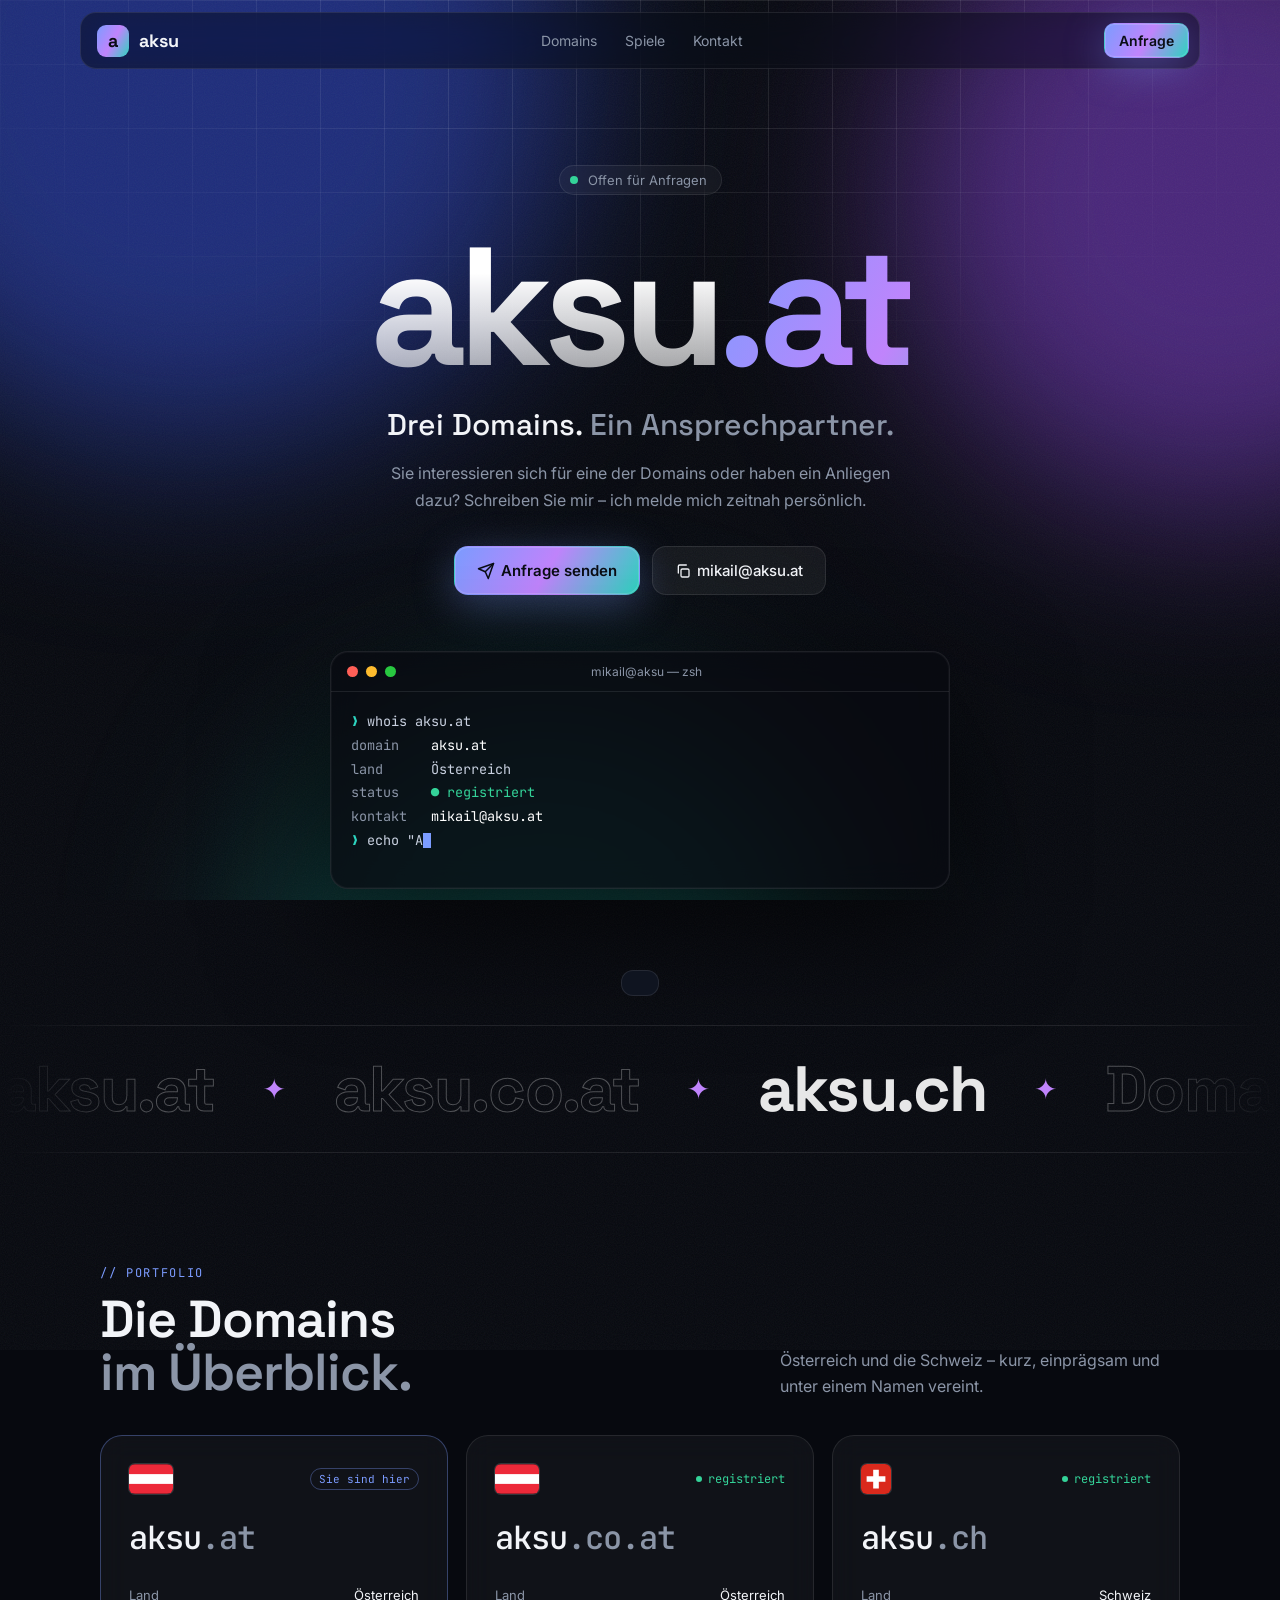
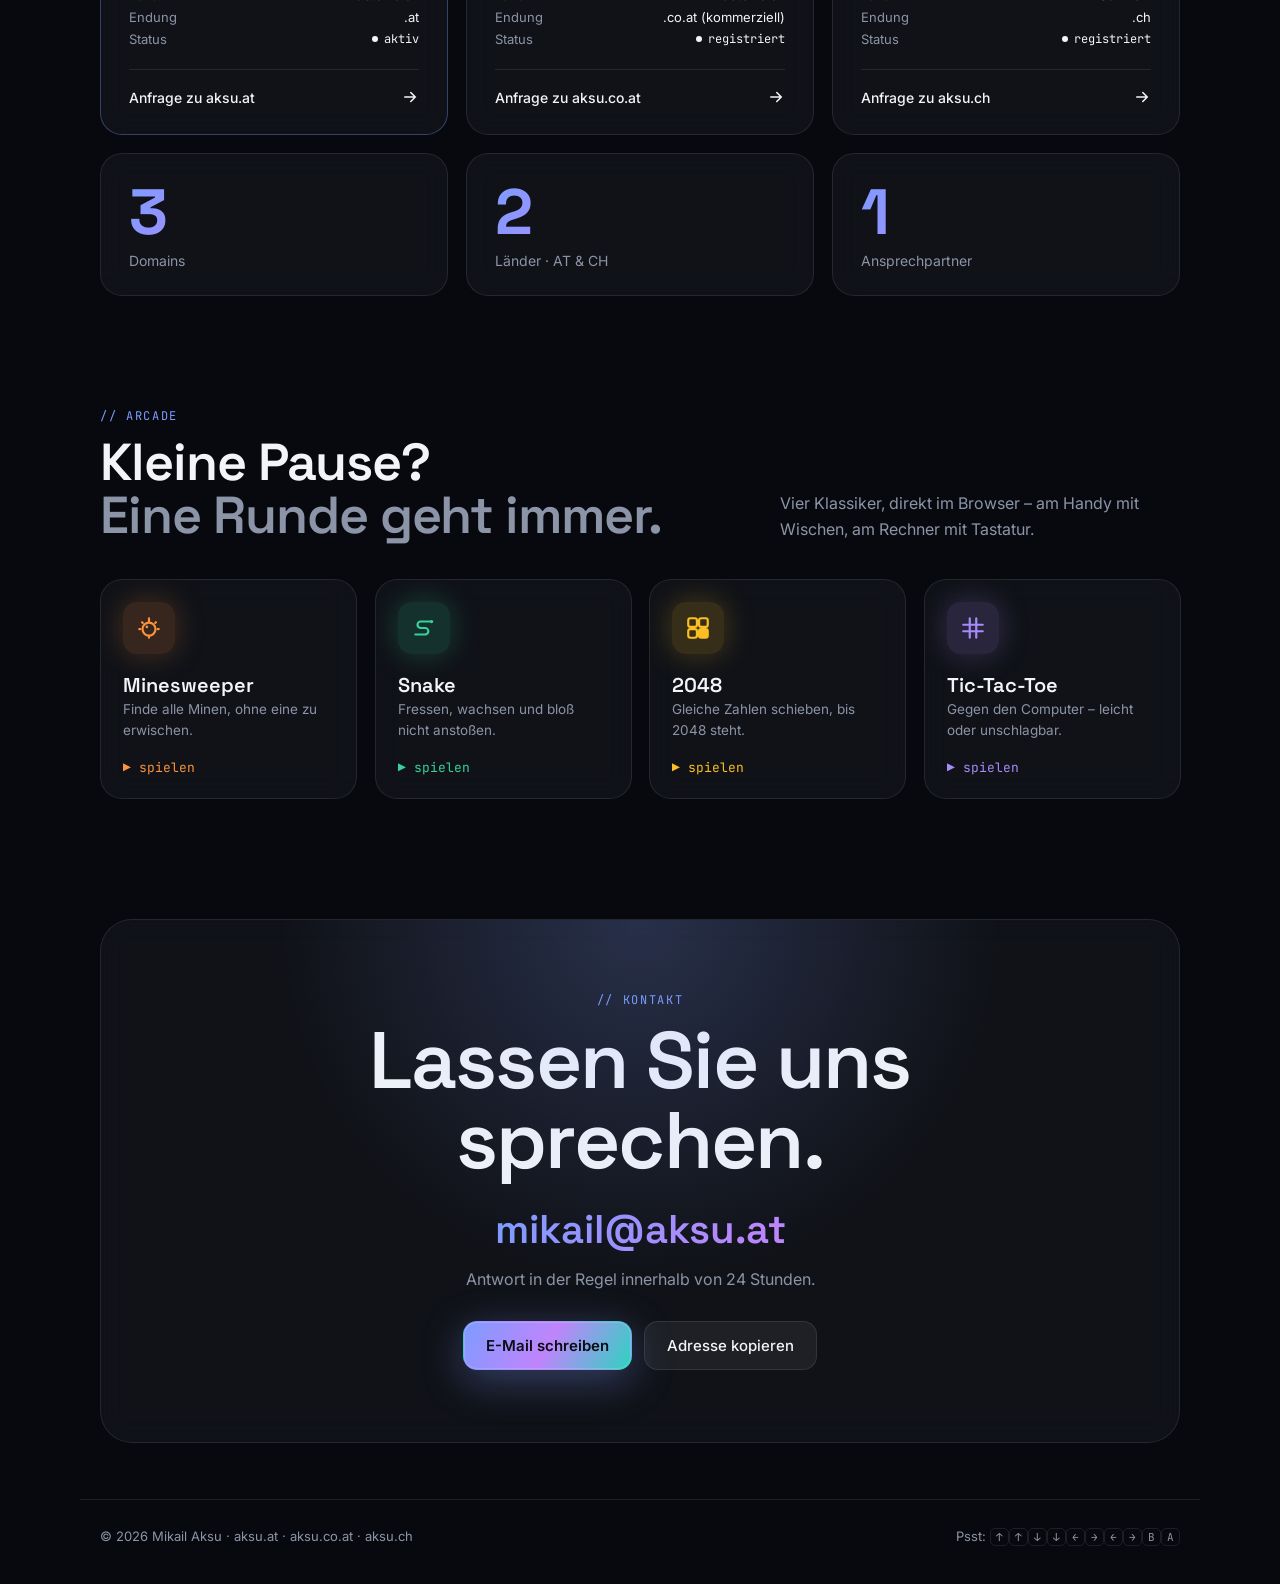
==== commit e483e6f1: "Add files via upload" ====
--- a/index.html
+++ b/index.html
@@ -12,7 +12,7 @@
 <link rel="preconnect" href="https://fonts.googleapis.com">
 <link rel="preconnect" href="https://fonts.gstatic.com" crossorigin>
 <link href="https://fonts.googleapis.com/css2?family=Inter:wght@400;500;600&family=JetBrains+Mono:wght@400;500&family=Space+Grotesk:wght@500;600;700&display=swap" rel="stylesheet">
-<link rel="stylesheet" href="style.css">
+<link rel="stylesheet" href="style.css?v=3">
 <style>
   .container{width:100%;max-width:1120px;margin:0 auto;padding:0 20px}
   section{scroll-margin-top:90px}
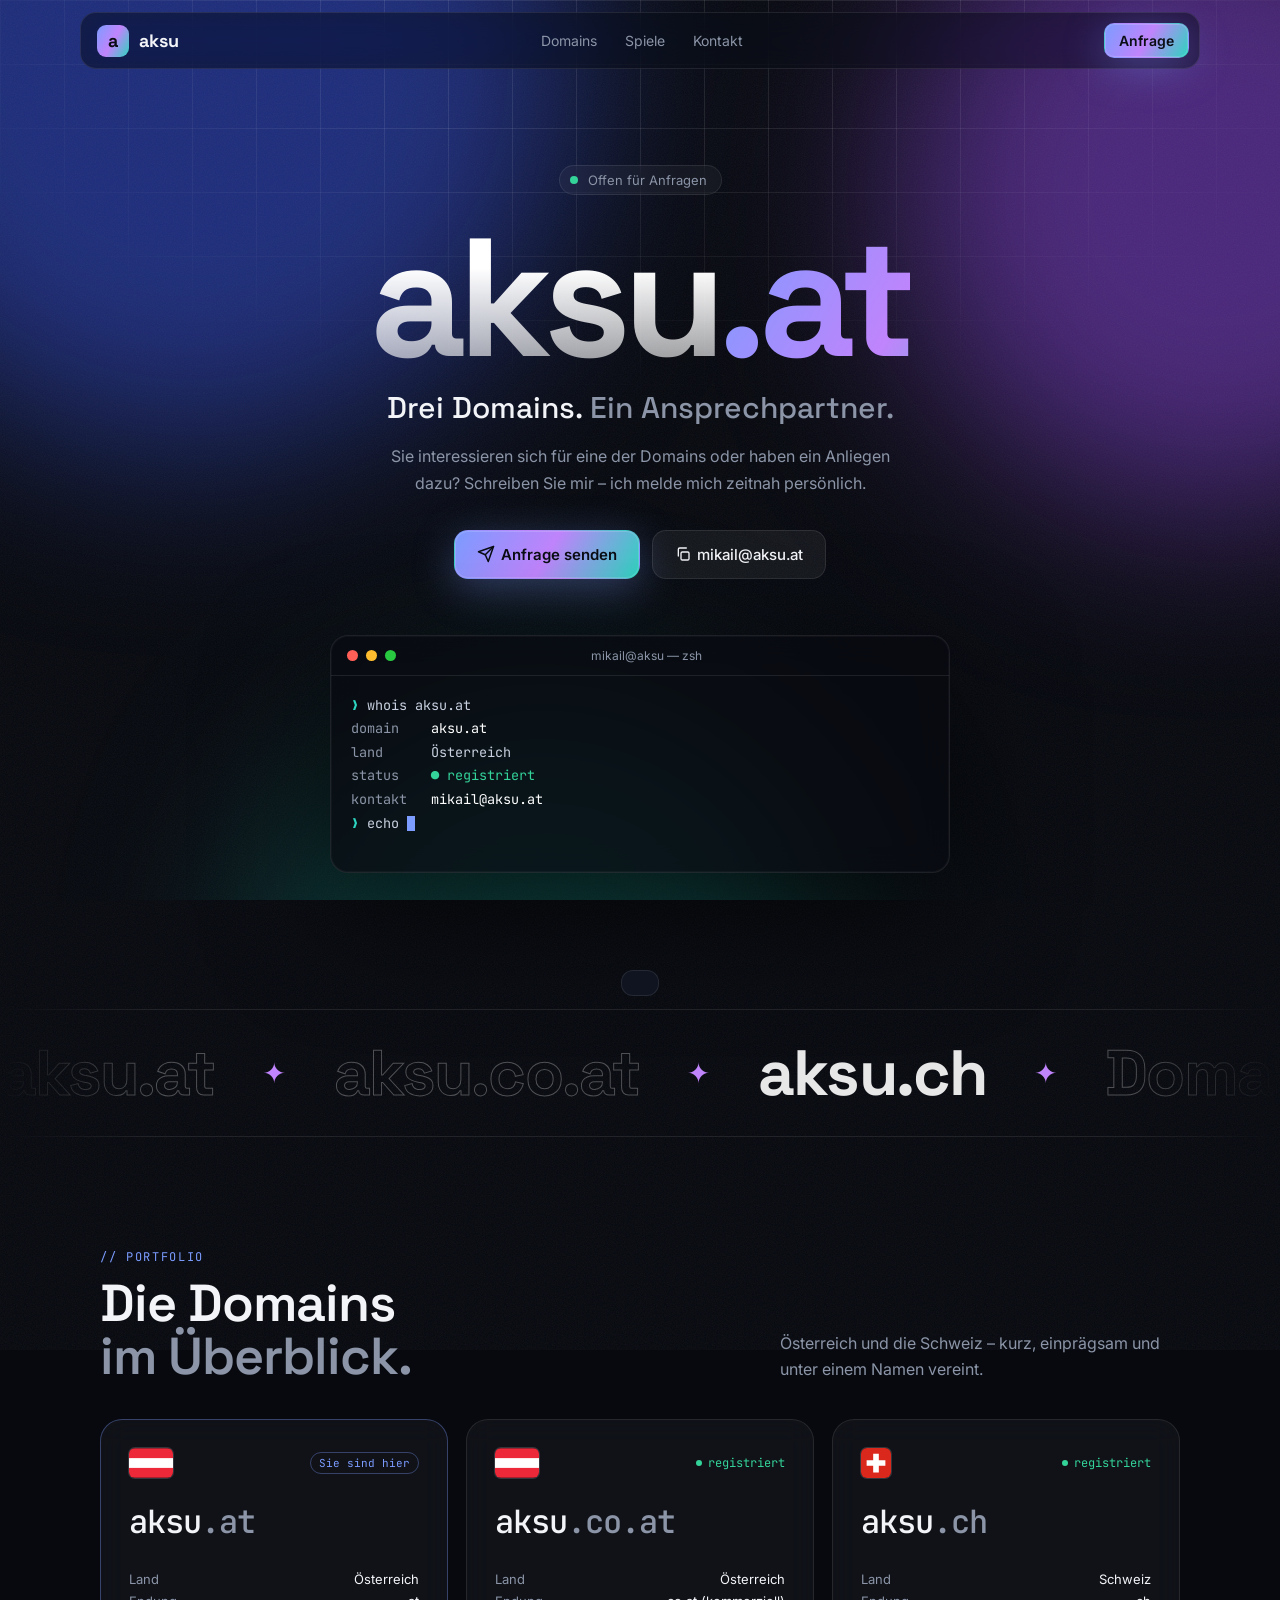
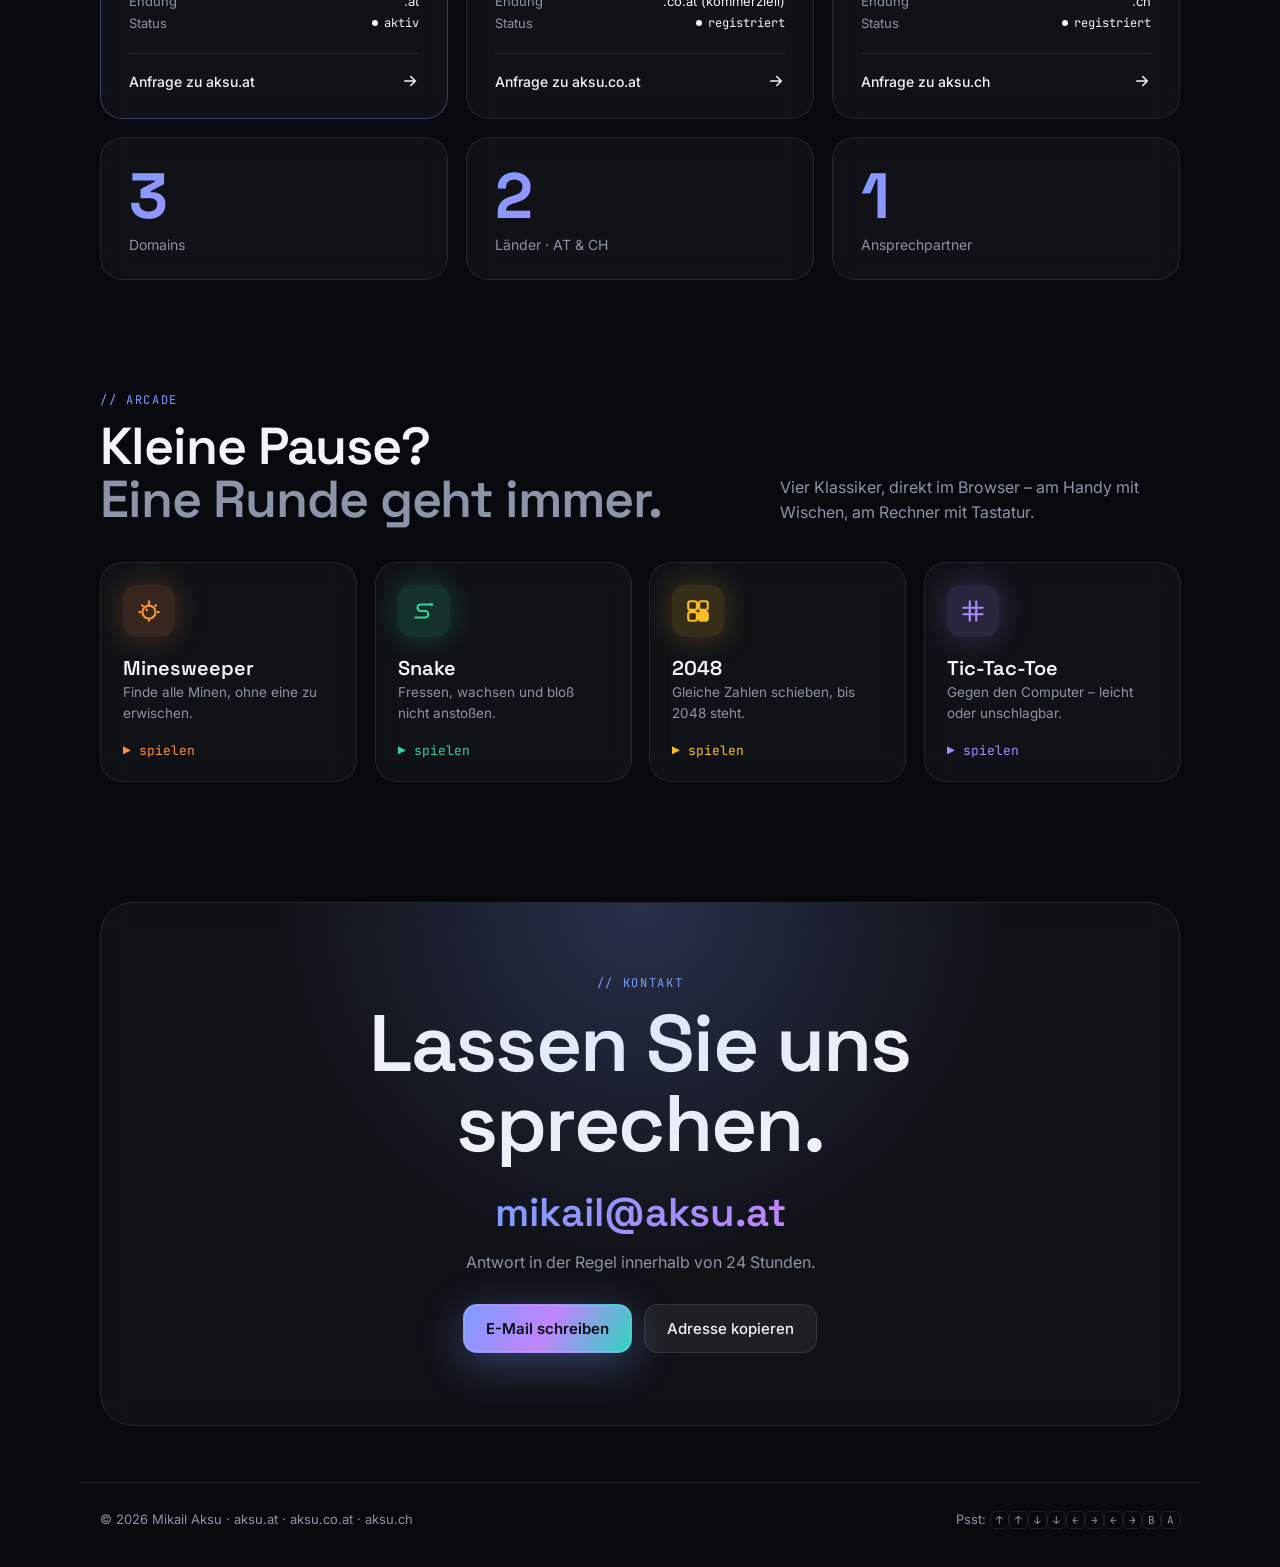
==== commit c23c37f1: "Add files via upload" ====
--- a/index.html
+++ b/index.html
@@ -37,10 +37,13 @@
   @keyframes ping{0%{box-shadow:0 0 0 0 rgba(52,211,153,.55)}80%,100%{box-shadow:0 0 0 10px rgba(52,211,153,0)}}
   .hero h1{font-size:clamp(64px,15vw,168px);line-height:.9;margin:28px 0 8px;letter-spacing:-.05em;font-weight:700}
   .hero h1 .word{background:linear-gradient(180deg,#fff 30%,rgba(255,255,255,.55));-webkit-background-clip:text;background-clip:text;color:transparent}
-  .tld{display:inline-block;position:relative;vertical-align:top;height:1em;line-height:1em;overflow:hidden;text-align:left;white-space:nowrap}
-  .hero h1 .word{display:inline-block;line-height:1em;vertical-align:top}
-  .tld span{display:block;height:1em;line-height:1em;background:var(--grad);background-size:200% 100%;-webkit-background-clip:text;background-clip:text;color:transparent;
-    animation:shine 6s linear infinite;transition:transform .7s cubic-bezier(.7,0,.2,1)}
+  .hero h1{display:flex;justify-content:center;align-items:baseline;white-space:nowrap}
+  .tld{display:inline-grid;transition:width .7s cubic-bezier(.7,0,.2,1)}
+  .tld span{grid-area:1/1;width:max-content;opacity:0;transform:translateY(.35em);filter:blur(10px);
+    background:var(--grad);background-size:200% 100%;-webkit-background-clip:text;background-clip:text;color:transparent;
+    animation:shine 6s linear infinite;transition:opacity .6s ease,transform .7s cubic-bezier(.2,.8,.2,1),filter .6s ease}
+  .tld span.on{opacity:1;transform:none;filter:none}
+  .tld span.out{opacity:0;transform:translateY(-.35em);filter:blur(10px)}
   @keyframes shine{to{background-position:200% 0}}
   .tagline{font-family:"Space Grotesk";font-size:clamp(20px,3.4vw,30px);font-weight:500;margin-top:14px}
   .tagline em{font-style:normal;color:var(--muted)}
@@ -164,7 +167,7 @@
 <main class="container" id="top">
   <section class="hero">
     <div class="rv"><span class="pill"><span class="dot"></span>Offen für Anfragen</span></div>
-    <h1 class="rv" aria-label="aksu.at, aksu.co.at, aksu.ch"><span class="word">aksu</span><span class="tld" id="tld"><span>.at</span><span>.co.at</span><span>.ch</span><span>.at</span></span></h1>
+    <h1 class="rv" aria-label="aksu.at, aksu.co.at, aksu.ch"><span class="word">aksu</span><span class="tld" id="tld"><span class="on">.at</span><span>.co.at</span><span>.ch</span></span></h1>
     <div class="tagline rv">Drei Domains. <em>Ein Ansprechpartner.</em></div>
     <p class="lead rv">Sie interessieren sich für eine der Domains oder haben ein Anliegen dazu? Schreiben Sie mir – ich melde mich zeitnah persönlich.</p>
     <div class="cta rv">
@@ -287,14 +290,12 @@
 /* Wechselnde Endung */
 (()=>{const t=document.getElementById('tld'),items=[...t.children];let i=0;
   const fit=()=>{t.style.width=items[i].getBoundingClientRect().width+'px'};
-  items.forEach(s=>s.style.width='max-content');
-  requestAnimationFrame(fit);addEventListener('resize',fit);document.fonts&&document.fonts.ready.then(fit);
+  fit();addEventListener('resize',fit);document.fonts&&document.fonts.ready.then(fit);
   if(reduce)return;
-  setInterval(()=>{i++;items.forEach(s=>s.style.transform=`translateY(-${i*100}%)`);
-    t.style.transition='width .7s cubic-bezier(.7,0,.2,1)';fit();
-    if(i===items.length-1)setTimeout(()=>{i=0;items.forEach(s=>{s.style.transition='none';s.style.transform='none'});fit();
-      requestAnimationFrame(()=>items.forEach(s=>s.style.transition=''))},800);
-  },2600);
+  setInterval(()=>{const prev=items[i];i=(i+1)%items.length;
+    prev.classList.remove('on');prev.classList.add('out');setTimeout(()=>prev.classList.remove('out'),700);
+    items[i].classList.add('on');fit();
+  },2800);
 })();
 
 /* Terminal */
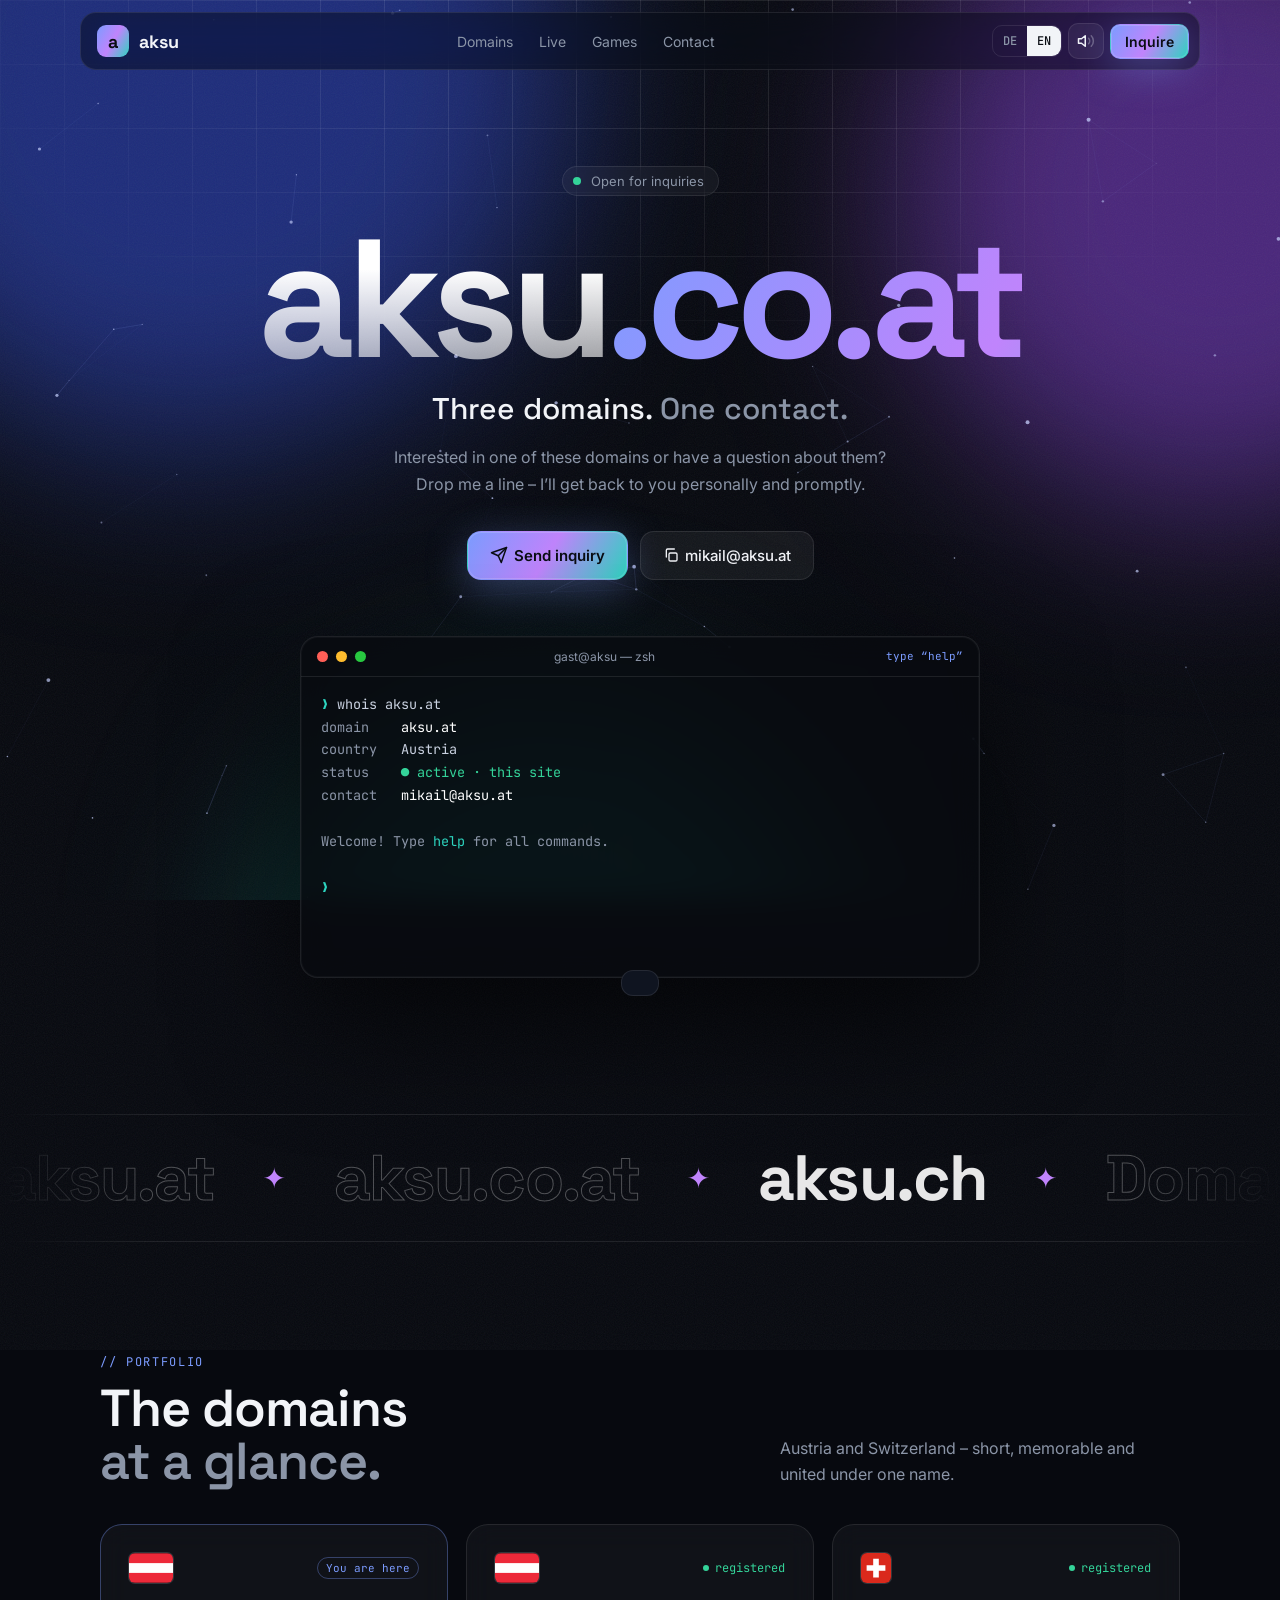
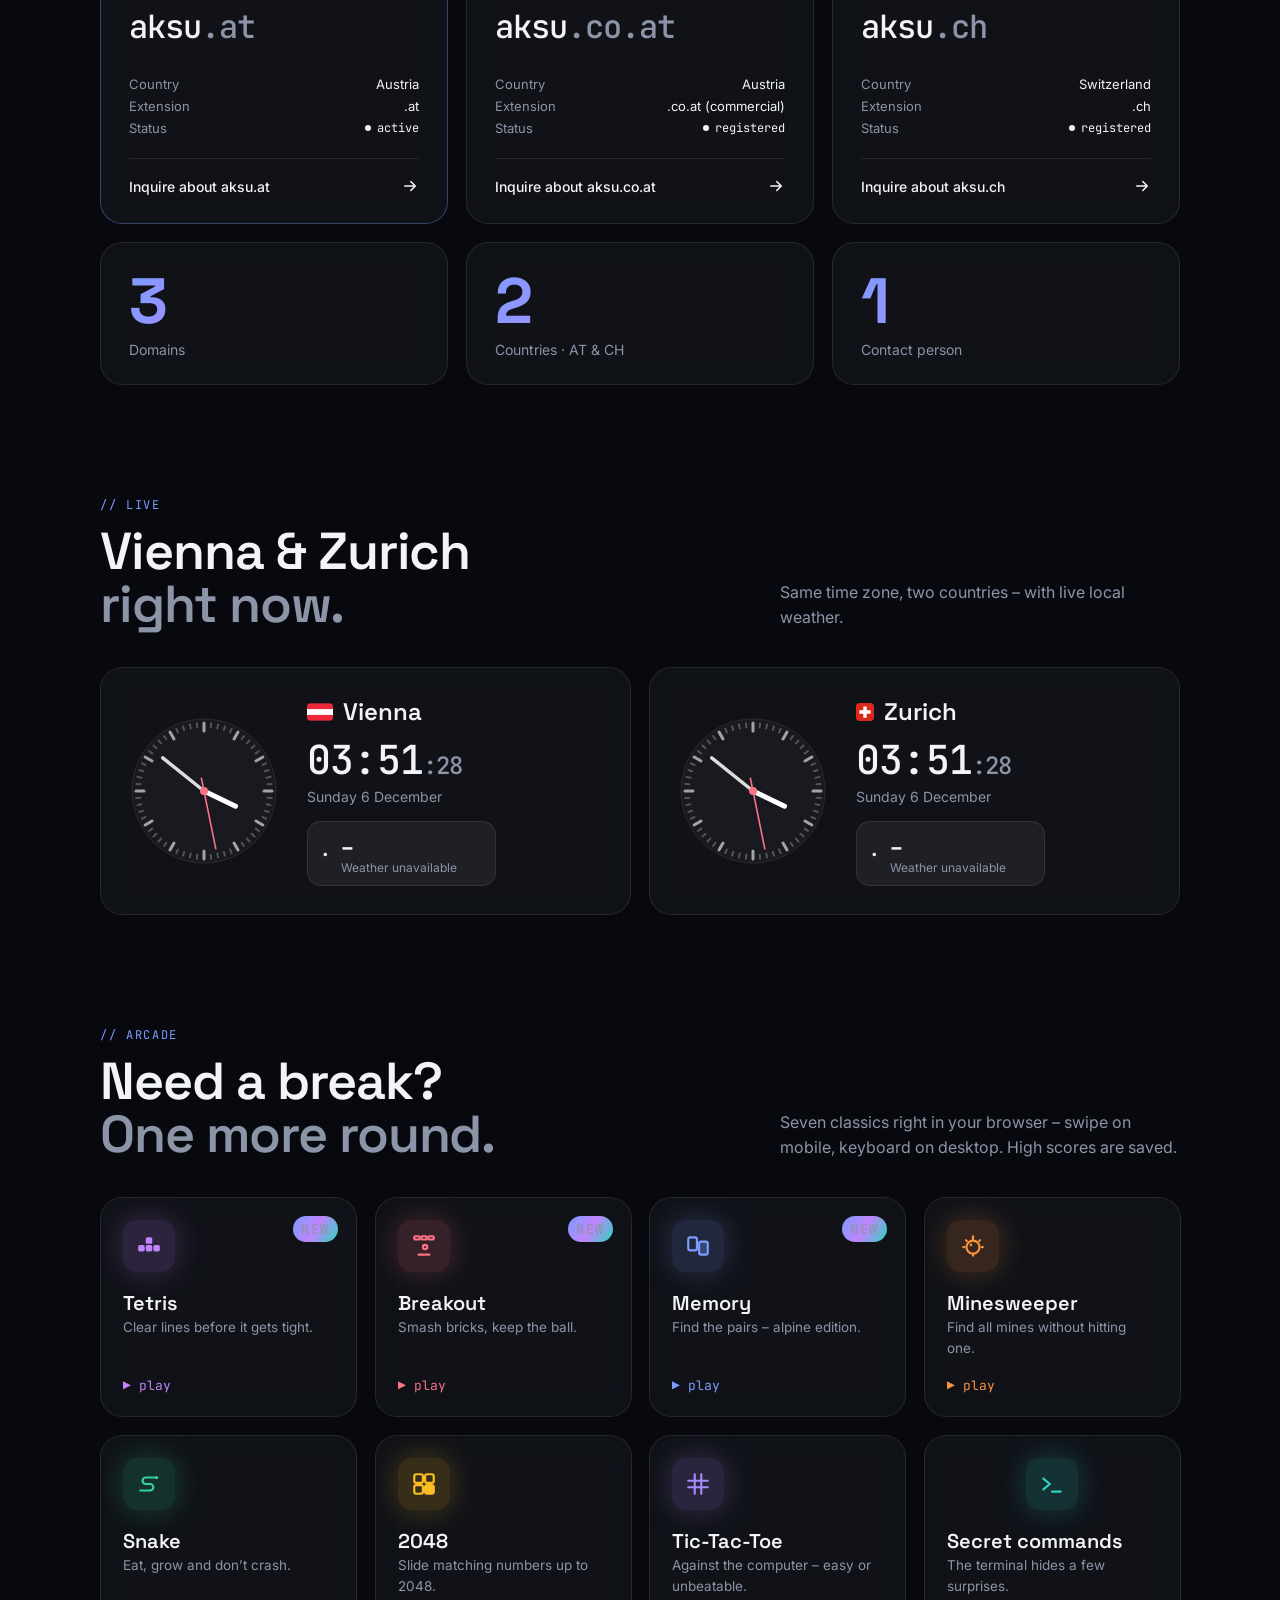
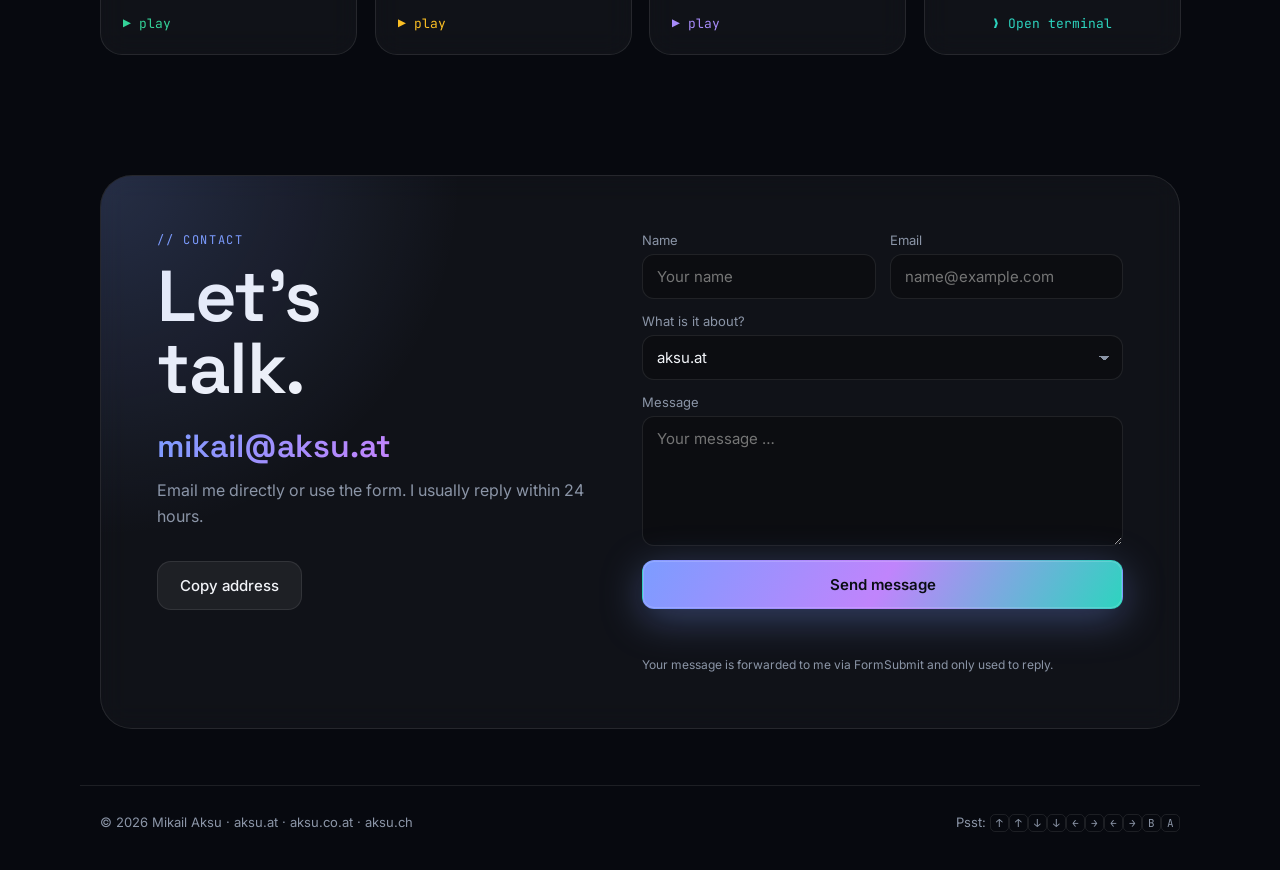
==== commit fa1002b9: "Add files via upload" ====
--- a/index.html
+++ b/index.html
@@ -6,16 +6,29 @@
 <title>aksu · Domains</title>
 <meta name="description" content="aksu.at, aksu.co.at und aksu.ch – Anfragen zu den Domains an mikail@aksu.at.">
 <meta name="theme-color" content="#07090f">
-<meta property="og:title" content="aksu · Domains">
+<link rel="canonical" href="https://aksu.at/">
+<meta property="og:type" content="website">
+<meta property="og:url" content="https://aksu.at/">
+<meta property="og:site_name" content="aksu">
+<meta property="og:title" content="aksu · Drei Domains. Ein Ansprechpartner.">
 <meta property="og:description" content="aksu.at · aksu.co.at · aksu.ch – Anfragen an mikail@aksu.at">
+<meta property="og:image" content="https://aksu.at/og.png">
+<meta property="og:image:width" content="1200">
+<meta property="og:image:height" content="630">
+<meta property="og:locale" content="de_AT">
+<meta name="twitter:card" content="summary_large_image">
+<meta name="twitter:image" content="https://aksu.at/og.png">
 <link rel="icon" href="data:image/svg+xml,<svg xmlns='http://www.w3.org/2000/svg' viewBox='0 0 64 64'><defs><linearGradient id='g' x1='0' y1='0' x2='1' y2='1'><stop offset='0' stop-color='%237c9cff'/><stop offset='.5' stop-color='%23c084fc'/><stop offset='1' stop-color='%232dd4bf'/></linearGradient></defs><rect width='64' height='64' rx='16' fill='url(%23g)'/><text x='32' y='45' font-family='Arial' font-weight='bold' font-size='36' fill='%230a0d14' text-anchor='middle'>a</text></svg>">
+<link rel="apple-touch-icon" href="apple-touch-icon.png">
+<link rel="manifest" href="manifest.webmanifest">
 <link rel="preconnect" href="https://fonts.googleapis.com">
 <link rel="preconnect" href="https://fonts.gstatic.com" crossorigin>
 <link href="https://fonts.googleapis.com/css2?family=Inter:wght@400;500;600&family=JetBrains+Mono:wght@400;500&family=Space+Grotesk:wght@500;600;700&display=swap" rel="stylesheet">
-<link rel="stylesheet" href="style.css?v=3">
+<link rel="stylesheet" href="style.css?v=4">
 <style>
   .container{width:100%;max-width:1120px;margin:0 auto;padding:0 20px}
   section{scroll-margin-top:90px}
+  #bg{position:fixed;inset:0;z-index:-1;pointer-events:none}
 
   /* Navigation */
   nav{position:sticky;top:12px;z-index:50;margin:12px auto 0;width:calc(100% - 24px);max-width:1120px;
@@ -24,20 +37,27 @@
     backdrop-filter:blur(16px) saturate(140%);-webkit-backdrop-filter:blur(16px) saturate(140%)}
   .brand{display:flex;align-items:center;gap:10px;text-decoration:none;font-family:"Space Grotesk";font-weight:700;font-size:18px}
   .logo{width:32px;height:32px;border-radius:9px;background:var(--grad);display:grid;place-items:center;color:var(--accent-ink);font-weight:700;font-size:18px}
-  .links{display:flex;gap:4px}
+  .links{display:flex;gap:2px}
   .links a{text-decoration:none;font-size:14px;color:var(--muted);padding:8px 12px;border-radius:10px}
   .links a:hover{color:var(--ink);background:var(--soft)}
-  @media (max-width:640px){.links{display:none}}
+  .tools{display:flex;gap:6px;align-items:center}
+  .seg{display:flex;border:1px solid var(--line);border-radius:10px;overflow:hidden}
+  .seg button{border:0;border-radius:0;padding:7px 10px;font-size:12px;font-family:"JetBrains Mono";background:transparent;color:var(--muted)}
+  .seg button[aria-pressed="true"]{background:var(--ink);color:var(--accent-ink)}
+  .icon-btn{width:36px;height:36px;padding:0;justify-content:center;border-radius:10px}
+  .icon-btn[aria-pressed="true"]{background:var(--soft);color:var(--accent-3);border-color:rgba(45,212,191,.4)}
+  @media (max-width:860px){.links{display:none}}
+  @media (max-width:420px){nav .btn.primary{display:none}}
 
   /* Hero */
   .hero{position:relative;text-align:center;padding:96px 0 40px}
   .pill{display:inline-flex;align-items:center;gap:10px;font-size:13px;color:var(--muted);
     border:1px solid var(--line);background:var(--card);border-radius:999px;padding:6px 14px 6px 10px;backdrop-filter:blur(10px)}
-  .dot{width:8px;height:8px;border-radius:50%;background:var(--ok);box-shadow:0 0 0 0 rgba(52,211,153,.6);animation:ping 2s infinite}
+  .dot{width:8px;height:8px;border-radius:50%;background:var(--ok);animation:ping 2s infinite}
   @keyframes ping{0%{box-shadow:0 0 0 0 rgba(52,211,153,.55)}80%,100%{box-shadow:0 0 0 10px rgba(52,211,153,0)}}
-  .hero h1{font-size:clamp(64px,15vw,168px);line-height:.9;margin:28px 0 8px;letter-spacing:-.05em;font-weight:700}
+  .hero h1{font-size:clamp(64px,15vw,168px);line-height:.9;margin:28px 0 8px;letter-spacing:-.05em;font-weight:700;
+    display:flex;justify-content:center;align-items:baseline;white-space:nowrap}
   .hero h1 .word{background:linear-gradient(180deg,#fff 30%,rgba(255,255,255,.55));-webkit-background-clip:text;background-clip:text;color:transparent}
-  .hero h1{display:flex;justify-content:center;align-items:baseline;white-space:nowrap}
   .tld{display:inline-grid;transition:width .7s cubic-bezier(.7,0,.2,1)}
   .tld span{grid-area:1/1;width:max-content;opacity:0;transform:translateY(.35em);filter:blur(10px);
     background:var(--grad);background-size:200% 100%;-webkit-background-clip:text;background-clip:text;color:transparent;
@@ -54,17 +74,24 @@
   .btn.ok{color:var(--ok);border-color:rgba(52,211,153,.4)}
 
   /* Terminal */
-  .term{max-width:620px;margin:56px auto 0;text-align:left;border-radius:18px;overflow:hidden;
-    border:1px solid var(--line);background:rgba(8,10,16,.75);backdrop-filter:blur(14px);
-    box-shadow:0 40px 120px rgba(0,0,0,.6),0 0 0 1px rgba(255,255,255,.03) inset}
+  .term{max-width:680px;margin:56px auto 0;text-align:left;border-radius:18px;overflow:hidden;cursor:text;
+    border:1px solid var(--line);background:rgba(8,10,16,.8);backdrop-filter:blur(14px);
+    box-shadow:0 40px 120px rgba(0,0,0,.6),0 0 0 1px rgba(255,255,255,.03) inset;transition:box-shadow .3s,border-color .3s}
+  .term:focus-within{border-color:rgba(124,156,255,.45);box-shadow:0 40px 120px rgba(0,0,0,.6),0 0 0 4px rgba(124,156,255,.12)}
   .term-head{display:flex;align-items:center;gap:8px;padding:12px 16px;border-bottom:1px solid var(--line);font-size:12px;color:var(--muted)}
   .term-head i{width:11px;height:11px;border-radius:50%;background:#ff5f57}
   .term-head i:nth-child(2){background:#febc2e}.term-head i:nth-child(3){background:#28c840}
-  .term-head span{margin-left:auto;margin-right:auto;transform:translateX(-22px)}
-  .term pre{font-family:"JetBrains Mono",ui-monospace,monospace;font-size:13.5px;line-height:1.75;padding:18px 20px;min-height:196px;white-space:pre-wrap;color:#c9d1e0}
-  .term .p{color:var(--accent-3)}.term .k{color:var(--muted)}.term .v{color:#fff}.term .g{color:var(--ok)}
+  .term-head .tt{margin:0 auto;transform:translateX(-22px)}
+  .term-head .th{font-family:"JetBrains Mono";font-size:11px;color:var(--accent)}
+  .term-body{font-family:"JetBrains Mono",ui-monospace,monospace;font-size:13.5px;line-height:1.7;padding:16px 20px;height:300px;overflow:auto;color:#c9d1e0;scrollbar-width:thin}
+  #out{white-space:pre-wrap;word-break:break-word}
+  .line{display:flex;gap:8px;align-items:center}
+  .line input{flex:1;background:transparent;border:0;outline:0;color:#fff;font:inherit;caret-color:var(--accent);padding:0;min-width:0}
+  .term .p{color:var(--accent-3)}.term .k{color:var(--muted)}.term .v{color:#fff}.term .g{color:var(--ok)}.term .e{color:var(--danger)}.term .a{color:var(--accent-2)}
+  .term a{color:var(--accent);text-decoration:none}
   .caret{display:inline-block;width:8px;height:1.1em;background:var(--accent);vertical-align:-3px;animation:blink 1s steps(1) infinite}
   @keyframes blink{50%{opacity:0}}
+  #matrix{position:fixed;inset:0;z-index:200;background:#000;display:none;cursor:pointer}
 
   /* Marquee */
   .marquee{margin:96px 0 0;overflow:hidden;border-block:1px solid var(--line);padding:22px 0;
@@ -84,7 +111,7 @@
   .sec h2 .mut{color:var(--muted)}
   .sec-head p{color:var(--muted);max-width:40ch;line-height:1.6}
 
-  /* Karten mit Spotlight */
+  /* Karten */
   .card{position:relative;border-radius:22px;border:1px solid var(--line);background:var(--card);
     backdrop-filter:blur(14px);-webkit-backdrop-filter:blur(14px);overflow:hidden;
     transition:transform .25s ease,border-color .25s ease;transform-style:preserve-3d;will-change:transform}
@@ -111,79 +138,142 @@
   .dom:hover .go svg{transform:translateX(4px)}
   .dom.here{border-color:rgba(124,156,255,.35)}
   .here-tag{font-family:"JetBrains Mono";font-size:11px;color:var(--accent);border:1px solid rgba(124,156,255,.35);border-radius:999px;padding:3px 8px}
-
-  /* Zahlen */
   .stats{display:grid;grid-template-columns:repeat(3,1fr);gap:18px;margin-top:18px}
   .stat-c{padding:26px 28px}
   .stat-c .n{font-family:"Space Grotesk";font-size:clamp(44px,6vw,64px);font-weight:700;line-height:1;background:var(--grad);-webkit-background-clip:text;background-clip:text;color:transparent}
   .stat-c .l{color:var(--muted);font-size:14px;margin-top:8px}
   @media (max-width:640px){.stats{grid-template-columns:1fr}}
 
+  /* Uhren */
+  .clocks{display:grid;grid-template-columns:1fr 1fr;gap:18px}
+  @media (max-width:760px){.clocks{grid-template-columns:1fr}}
+  .clock{padding:28px;display:grid;grid-template-columns:auto 1fr;gap:28px;align-items:center}
+  @media (max-width:420px){.clock{grid-template-columns:1fr;justify-items:center;text-align:center}}
+  .dial{width:150px;height:150px}
+  .dial .face{fill:rgba(255,255,255,.03);stroke:var(--line)}
+  .dial .tick{stroke:rgba(255,255,255,.25);stroke-width:2;stroke-linecap:round}
+  .dial .tick.big{stroke:rgba(255,255,255,.6);stroke-width:3}
+  .dial .h{stroke:#fff;stroke-width:5;stroke-linecap:round}
+  .dial .m{stroke:#fff;stroke-width:3.5;stroke-linecap:round;opacity:.85}
+  .dial .s{stroke:var(--danger);stroke-width:1.6;stroke-linecap:round}
+  .dial .hand{transform-origin:75px 75px}
+  .city{display:flex;align-items:center;gap:10px;font-family:"Space Grotesk";font-size:24px;font-weight:600}
+  .city svg{width:26px;height:18px;border-radius:4px}
+  .digital{font-family:"JetBrains Mono";font-size:clamp(30px,4vw,40px);font-weight:500;letter-spacing:-.02em;margin-top:6px;font-variant-numeric:tabular-nums}
+  .digital .sec{padding:0;color:var(--muted);font-size:.6em}
+  .date{color:var(--muted);font-size:14px;margin-top:2px}
+  .wx{display:flex;align-items:center;gap:12px;margin-top:16px;padding:10px 14px;border-radius:14px;background:var(--soft);border:1px solid var(--line);width:max-content;max-width:100%}
+  .wx .ic{font-size:28px;line-height:1}
+  .wx b{font-family:"Space Grotesk";font-size:22px}
+  .wx small{display:block;color:var(--muted);font-size:12px}
+  .daynight{font-family:"JetBrains Mono";font-size:11px;color:var(--muted);margin-left:auto;padding-left:12px}
+
   /* Spiele */
   .games{display:grid;grid-template-columns:repeat(4,1fr);gap:18px}
   @media (max-width:880px){.games{grid-template-columns:repeat(2,1fr)}}
-  .game{padding:22px;display:flex;flex-direction:column;gap:18px;text-decoration:none;min-height:220px}
+  .game{padding:22px;display:flex;flex-direction:column;gap:18px;text-decoration:none;min-height:220px;cursor:pointer;text-align:left;font:inherit;color:inherit}
   .gico{width:52px;height:52px;border-radius:14px;display:grid;place-items:center;color:var(--c);
     background:color-mix(in srgb,var(--c) 16%,transparent);box-shadow:0 0 30px color-mix(in srgb,var(--c) 25%,transparent)}
   .game b{font-family:"Space Grotesk";font-size:20px;font-weight:600}
   .game span{color:var(--muted);font-size:13.5px;line-height:1.5}
   .game .play{margin-top:auto;font-size:13px;font-family:"JetBrains Mono";color:var(--c)}
+  .new{position:absolute;top:18px;right:18px;font-family:"JetBrains Mono";font-size:10px;letter-spacing:.1em;color:var(--accent-ink);background:var(--grad);border-radius:999px;padding:3px 8px}
   @media (max-width:480px){.game{padding:18px;min-height:200px}.games{gap:12px}}
 
   /* Kontakt */
-  .contact{margin:120px 0 0;padding:72px 28px;text-align:center;border-radius:32px}
-  .contact::before{opacity:1;background:radial-gradient(600px circle at 50% 0%,rgba(124,156,255,.22),transparent 60%)}
-  .contact h2{font-size:clamp(40px,7vw,80px);line-height:1}
-  .mail{display:inline-block;margin-top:24px;font-family:"Space Grotesk";font-weight:600;font-size:clamp(22px,4.4vw,40px);text-decoration:none;
+  .contact{margin:120px 0 0;padding:56px;border-radius:32px;display:grid;grid-template-columns:1fr 1.1fr;gap:48px;align-items:start}
+  .contact::before{opacity:1;background:radial-gradient(600px circle at 0% 0%,rgba(124,156,255,.2),transparent 60%)}
+  .contact h2{font-size:clamp(40px,6vw,72px);line-height:1}
+  .mail{display:inline-block;margin-top:22px;font-family:"Space Grotesk";font-weight:600;font-size:clamp(22px,3vw,32px);text-decoration:none;
     background:var(--grad);background-size:200% 100%;-webkit-background-clip:text;background-clip:text;color:transparent;animation:shine 6s linear infinite}
-  .contact p{color:var(--muted);margin-top:14px}
+  .contact .note{color:var(--muted);margin-top:12px;line-height:1.6}
+  .contact .cta{justify-content:flex-start}
+  form{display:grid;gap:14px;position:relative}
+  .f2{display:grid;grid-template-columns:1fr 1fr;gap:14px}
+  @media (max-width:520px){.f2{grid-template-columns:1fr}}
+  label.fl{display:grid;gap:6px;font-size:13px;color:var(--muted)}
+  .fl input,.fl select,.fl textarea{font:inherit;font-size:15px;color:var(--ink);background:rgba(0,0,0,.25);border:1px solid var(--line);border-radius:12px;padding:12px 14px;outline:none;transition:border-color .2s,box-shadow .2s;width:100%}
+  .fl textarea{min-height:130px;resize:vertical}
+  .fl select{appearance:none;background-image:linear-gradient(45deg,transparent 50%,var(--muted) 50%),linear-gradient(135deg,var(--muted) 50%,transparent 50%);
+    background-position:calc(100% - 18px) 52%,calc(100% - 13px) 52%;background-size:5px 5px;background-repeat:no-repeat}
+  .fl select option{background:#0f1420}
+  .fl input:focus,.fl select:focus,.fl textarea:focus{border-color:rgba(124,156,255,.6);box-shadow:0 0 0 4px rgba(124,156,255,.12)}
+  .hp{position:absolute;left:-9999px}
+  form .btn{justify-content:center;padding:14px 20px;border-radius:12px;font-size:15px}
+  .fmsg{font-size:14px;min-height:20px}
+  .fmsg.ok{color:var(--ok)}.fmsg.err{color:var(--danger)}
+  .small{font-size:12px;color:var(--muted)}
+  @media (max-width:880px){.contact{grid-template-columns:1fr;padding:36px 22px;gap:32px}}
 
   footer{display:flex;flex-wrap:wrap;gap:8px 20px;justify-content:space-between;max-width:1120px;width:100%;margin:56px auto 0;padding:28px 20px 40px;border-top:1px solid var(--line)}
   kbd{font-family:"JetBrains Mono";font-size:11px;border:1px solid var(--line);border-radius:5px;padding:1px 5px;color:var(--muted)}
 
-  /* Reveal */
   .rv{opacity:0;transform:translateY(24px);transition:opacity .9s cubic-bezier(.2,.7,.2,1),transform .9s cubic-bezier(.2,.7,.2,1)}
   .rv.in{opacity:1;transform:none}
-  .hero .rv{transition-duration:1.1s}
   #fx{position:fixed;inset:0;pointer-events:none;z-index:100}
   .toast{position:fixed;left:50%;bottom:24px;transform:translate(-50%,120px);background:var(--card-solid);border:1px solid var(--line);
     padding:12px 18px;border-radius:12px;font-size:14px;z-index:101;transition:transform .4s cubic-bezier(.2,.8,.2,1)}
   .toast.show{transform:translate(-50%,0)}
-  @media (max-width:640px){.hero{padding-top:64px}.sec{padding-top:88px}.contact{padding:56px 20px}}
+  .install{display:none}
+  .install.show{display:inline-flex}
+  @media (max-width:640px){.hero{padding-top:64px}.sec{padding-top:88px}}
 </style>
 </head>
 <body>
 <div class="aurora" aria-hidden="true"><i></i><i></i><i></i></div>
 <div class="grid-bg" aria-hidden="true"></div>
+<canvas id="bg" aria-hidden="true"></canvas>
 <div class="grain" aria-hidden="true"></div>
 <canvas id="fx" aria-hidden="true"></canvas>
+<canvas id="matrix" aria-hidden="true" title="Klicken zum Schließen"></canvas>
 
 <nav aria-label="Hauptnavigation">
   <a class="brand" href="#top"><span class="logo">a</span>aksu</a>
-  <div class="links"><a href="#domains">Domains</a><a href="#spiele">Spiele</a><a href="#kontakt">Kontakt</a></div>
-  <a class="btn primary" href="mailto:mikail@aksu.at?subject=Anfrage%20zu%20aksu-Domains">Anfrage</a>
+  <div class="links">
+    <a href="#domains" data-i18n="nav.domains">Domains</a>
+    <a href="#live" data-i18n="nav.live">Live</a>
+    <a href="#spiele" data-i18n="nav.games">Spiele</a>
+    <a href="#kontakt" data-i18n="nav.contact">Kontakt</a>
+  </div>
+  <div class="tools">
+    <div class="seg" role="group" aria-label="Sprache / Language">
+      <button type="button" data-lang="de" aria-pressed="true">DE</button>
+      <button type="button" data-lang="en" aria-pressed="false">EN</button>
+    </div>
+    <button type="button" class="btn icon-btn" id="snd" aria-pressed="false" aria-label="Sound an/aus" title="Sound">
+      <svg width="18" height="18" viewBox="0 0 24 24" fill="none" stroke="currentColor" stroke-width="2" stroke-linecap="round" stroke-linejoin="round" aria-hidden="true"><path d="M11 5 6 9H2v6h4l5 4V5z"/><path id="sndWave" d="M15.5 8.5a5 5 0 0 1 0 7M19 5a10 10 0 0 1 0 14" opacity=".3"/></svg>
+    </button>
+    <a class="btn primary" href="#kontakt" data-i18n="nav.cta">Anfrage</a>
+  </div>
 </nav>
 
 <main class="container" id="top">
   <section class="hero">
-    <div class="rv"><span class="pill"><span class="dot"></span>Offen für Anfragen</span></div>
+    <div class="rv"><span class="pill"><span class="dot"></span><span data-i18n="hero.pill">Offen für Anfragen</span></span></div>
     <h1 class="rv" aria-label="aksu.at, aksu.co.at, aksu.ch"><span class="word">aksu</span><span class="tld" id="tld"><span class="on">.at</span><span>.co.at</span><span>.ch</span></span></h1>
-    <div class="tagline rv">Drei Domains. <em>Ein Ansprechpartner.</em></div>
-    <p class="lead rv">Sie interessieren sich für eine der Domains oder haben ein Anliegen dazu? Schreiben Sie mir – ich melde mich zeitnah persönlich.</p>
+    <div class="tagline rv" data-i18n="hero.tag">Drei Domains. <em>Ein Ansprechpartner.</em></div>
+    <p class="lead rv" data-i18n="hero.lead">Sie interessieren sich für eine der Domains oder haben ein Anliegen dazu? Schreiben Sie mir – ich melde mich zeitnah persönlich.</p>
     <div class="cta rv">
-      <a class="btn primary" href="mailto:mikail@aksu.at?subject=Anfrage%20zu%20aksu-Domains">
+      <a class="btn primary" href="#kontakt">
         <svg width="18" height="18" viewBox="0 0 24 24" fill="none" stroke="currentColor" stroke-width="2" stroke-linecap="round" stroke-linejoin="round" aria-hidden="true"><path d="M22 2 11 13"/><path d="M22 2 15 22l-4-9-9-4 20-7z"/></svg>
-        Anfrage senden
+        <span data-i18n="hero.send">Anfrage senden</span>
       </a>
-      <button class="btn copy" type="button" data-copy="mikail@aksu.at">
+      <button class="btn" type="button" data-copy="mikail@aksu.at">
         <svg width="16" height="16" viewBox="0 0 24 24" fill="none" stroke="currentColor" stroke-width="2" stroke-linecap="round" stroke-linejoin="round" aria-hidden="true"><rect x="9" y="9" width="12" height="12" rx="2"/><path d="M5 15V5a2 2 0 0 1 2-2h10"/></svg>
         <span>mikail@aksu.at</span>
       </button>
-    </div>
-
-    <div class="term rv" aria-hidden="true">
-      <div class="term-head"><i></i><i></i><i></i><span>mikail@aksu — zsh</span></div>
-      <pre id="term"></pre>
+      <button class="btn install" type="button" id="install">
+        <svg width="16" height="16" viewBox="0 0 24 24" fill="none" stroke="currentColor" stroke-width="2" stroke-linecap="round" stroke-linejoin="round" aria-hidden="true"><path d="M12 3v12M7 10l5 5 5-5M5 21h14"/></svg>
+        <span data-i18n="hero.install">Als App installieren</span>
+      </button>
+    </div>
+
+    <div class="term rv" id="term">
+      <div class="term-head"><i></i><i></i><i></i><span class="tt">gast@aksu — zsh</span><span class="th" data-i18n="term.hint">tippe „help“</span></div>
+      <div class="term-body" id="termBody">
+        <div id="out"></div>
+        <label class="line" id="line"><span class="p">❯</span><input id="cmd" type="text" autocomplete="off" autocapitalize="off" spellcheck="false" enterkeyhint="send" aria-label="Terminal-Eingabe"></label>
+      </div>
     </div>
   </section>
 </main>
@@ -193,83 +283,132 @@
 <div class="container">
   <section class="sec" id="domains">
     <div class="sec-head rv">
-      <div><div class="kicker">// Portfolio</div><h2>Die Domains<br><span class="mut">im Überblick.</span></h2></div>
-      <p>Österreich und die Schweiz – kurz, einprägsam und unter einem Namen vereint.</p>
+      <div><div class="kicker">// Portfolio</div><h2 data-i18n="dom.h">Die Domains<br><span class="mut">im Überblick.</span></h2></div>
+      <p data-i18n="dom.p">Österreich und die Schweiz – kurz, einprägsam und unter einem Namen vereint.</p>
     </div>
     <div class="domains">
-      <a class="card dom here rv" href="mailto:mikail@aksu.at?subject=Anfrage%20zu%20aksu.at">
+      <a class="card dom here rv" href="#kontakt" data-domain="aksu.at">
         <div class="row">
-          <svg class="flag" viewBox="0 0 3 2" aria-label="Flagge Österreich"><rect width="3" height="2" fill="#ED2939"/><rect y=".667" width="3" height=".667" fill="#fff"/></svg>
-          <span class="here-tag">Sie sind hier</span>
+          <svg class="flag" viewBox="0 0 3 2" role="img" aria-label="AT"><rect width="3" height="2" fill="#ED2939"/><rect y=".667" width="3" height=".667" fill="#fff"/></svg>
+          <span class="here-tag" data-i18n="dom.here">Sie sind hier</span>
         </div>
         <h3>aksu<span>.at</span></h3>
-        <dl class="meta"><dt>Land</dt><dd>Österreich</dd><dt>Endung</dt><dd>.at</dd><dt>Status</dt><dd class="badge-on" style="justify-content:flex-end">aktiv</dd></dl>
-        <div class="go">Anfrage zu aksu.at <svg width="18" height="18" viewBox="0 0 24 24" fill="none" stroke="currentColor" stroke-width="2" stroke-linecap="round"><path d="M5 12h14M13 6l6 6-6 6"/></svg></div>
+        <dl class="meta"><dt data-i18n="dom.country">Land</dt><dd data-i18n="c.at">Österreich</dd><dt data-i18n="dom.ext">Endung</dt><dd>.at</dd><dt>Status</dt><dd class="badge-on" style="justify-content:flex-end" data-i18n="dom.active">aktiv</dd></dl>
+        <div class="go"><span data-i18n="dom.ask">Anfrage zu</span>&nbsp;aksu.at <svg width="18" height="18" viewBox="0 0 24 24" fill="none" stroke="currentColor" stroke-width="2" stroke-linecap="round" style="margin-left:auto"><path d="M5 12h14M13 6l6 6-6 6"/></svg></div>
       </a>
-      <a class="card dom rv" href="mailto:mikail@aksu.at?subject=Anfrage%20zu%20aksu.co.at" style="transition-delay:.08s">
+      <a class="card dom rv" href="#kontakt" data-domain="aksu.co.at" style="transition-delay:.08s">
         <div class="row">
-          <svg class="flag" viewBox="0 0 3 2" aria-label="Flagge Österreich"><rect width="3" height="2" fill="#ED2939"/><rect y=".667" width="3" height=".667" fill="#fff"/></svg>
-          <span class="badge-on">registriert</span>
+          <svg class="flag" viewBox="0 0 3 2" role="img" aria-label="AT"><rect width="3" height="2" fill="#ED2939"/><rect y=".667" width="3" height=".667" fill="#fff"/></svg>
+          <span class="badge-on" data-i18n="dom.reg">registriert</span>
         </div>
         <h3>aksu<span>.co.at</span></h3>
-        <dl class="meta"><dt>Land</dt><dd>Österreich</dd><dt>Endung</dt><dd>.co.at (kommerziell)</dd><dt>Status</dt><dd class="badge-on" style="justify-content:flex-end">registriert</dd></dl>
-        <div class="go">Anfrage zu aksu.co.at <svg width="18" height="18" viewBox="0 0 24 24" fill="none" stroke="currentColor" stroke-width="2" stroke-linecap="round"><path d="M5 12h14M13 6l6 6-6 6"/></svg></div>
+        <dl class="meta"><dt data-i18n="dom.country">Land</dt><dd data-i18n="c.at">Österreich</dd><dt data-i18n="dom.ext">Endung</dt><dd data-i18n="dom.coat">.co.at (kommerziell)</dd><dt>Status</dt><dd class="badge-on" style="justify-content:flex-end" data-i18n="dom.reg">registriert</dd></dl>
+        <div class="go"><span data-i18n="dom.ask">Anfrage zu</span>&nbsp;aksu.co.at <svg width="18" height="18" viewBox="0 0 24 24" fill="none" stroke="currentColor" stroke-width="2" stroke-linecap="round" style="margin-left:auto"><path d="M5 12h14M13 6l6 6-6 6"/></svg></div>
       </a>
-      <a class="card dom rv" href="mailto:mikail@aksu.at?subject=Anfrage%20zu%20aksu.ch" style="transition-delay:.16s">
+      <a class="card dom rv" href="#kontakt" data-domain="aksu.ch" style="transition-delay:.16s">
         <div class="row">
-          <svg class="flag" viewBox="0 0 32 32" style="width:30px" aria-label="Flagge Schweiz"><rect width="32" height="32" fill="#DA291C"/><path d="M13 6h6v7h7v6h-7v7h-6v-7H6v-6h7z" fill="#fff"/></svg>
-          <span class="badge-on">registriert</span>
+          <svg class="flag" viewBox="0 0 32 32" style="width:30px" role="img" aria-label="CH"><rect width="32" height="32" fill="#DA291C"/><path d="M13 6h6v7h7v6h-7v7h-6v-7H6v-6h7z" fill="#fff"/></svg>
+          <span class="badge-on" data-i18n="dom.reg">registriert</span>
         </div>
         <h3>aksu<span>.ch</span></h3>
-        <dl class="meta"><dt>Land</dt><dd>Schweiz</dd><dt>Endung</dt><dd>.ch</dd><dt>Status</dt><dd class="badge-on" style="justify-content:flex-end">registriert</dd></dl>
-        <div class="go">Anfrage zu aksu.ch <svg width="18" height="18" viewBox="0 0 24 24" fill="none" stroke="currentColor" stroke-width="2" stroke-linecap="round"><path d="M5 12h14M13 6l6 6-6 6"/></svg></div>
+        <dl class="meta"><dt data-i18n="dom.country">Land</dt><dd data-i18n="c.ch">Schweiz</dd><dt data-i18n="dom.ext">Endung</dt><dd>.ch</dd><dt>Status</dt><dd class="badge-on" style="justify-content:flex-end" data-i18n="dom.reg">registriert</dd></dl>
+        <div class="go"><span data-i18n="dom.ask">Anfrage zu</span>&nbsp;aksu.ch <svg width="18" height="18" viewBox="0 0 24 24" fill="none" stroke="currentColor" stroke-width="2" stroke-linecap="round" style="margin-left:auto"><path d="M5 12h14M13 6l6 6-6 6"/></svg></div>
       </a>
     </div>
     <div class="stats">
-      <div class="card stat-c rv"><div class="n" data-count="3">0</div><div class="l">Domains</div></div>
-      <div class="card stat-c rv" style="transition-delay:.08s"><div class="n" data-count="2">0</div><div class="l">Länder · AT &amp; CH</div></div>
-      <div class="card stat-c rv" style="transition-delay:.16s"><div class="n" data-count="1">0</div><div class="l">Ansprechpartner</div></div>
+      <div class="card stat-c rv"><div class="n" data-count="3">0</div><div class="l" data-i18n="st.1">Domains</div></div>
+      <div class="card stat-c rv" style="transition-delay:.08s"><div class="n" data-count="2">0</div><div class="l" data-i18n="st.2">Länder · AT &amp; CH</div></div>
+      <div class="card stat-c rv" style="transition-delay:.16s"><div class="n" data-count="1">0</div><div class="l" data-i18n="st.3">Ansprechpartner</div></div>
+    </div>
+  </section>
+
+  <section class="sec" id="live">
+    <div class="sec-head rv">
+      <div><div class="kicker">// Live</div><h2 data-i18n="live.h">Wien &amp; Zürich<br><span class="mut">gerade jetzt.</span></h2></div>
+      <p data-i18n="live.p">Gleiche Zeitzone, zwei Länder – mit aktuellem Wetter direkt vor Ort.</p>
+    </div>
+    <div class="clocks">
+      <div class="card clock rv" data-tz="Europe/Vienna" data-lat="48.2082" data-lon="16.3738">
+        <svg class="dial" viewBox="0 0 150 150" aria-hidden="true"></svg>
+        <div>
+          <div class="city"><svg viewBox="0 0 3 2"><rect width="3" height="2" fill="#ED2939"/><rect y=".667" width="3" height=".667" fill="#fff"/></svg><span data-i18n="city.vie">Wien</span></div>
+          <div class="digital"></div><div class="date"></div>
+          <div class="wx"><span class="ic">·</span><div><b class="t">–</b><small class="d" data-i18n="wx.load">Wetter lädt …</small></div><span class="daynight"></span></div>
+        </div>
+      </div>
+      <div class="card clock rv" data-tz="Europe/Zurich" data-lat="47.3769" data-lon="8.5417" style="transition-delay:.08s">
+        <svg class="dial" viewBox="0 0 150 150" aria-hidden="true"></svg>
+        <div>
+          <div class="city"><svg viewBox="0 0 32 32" style="width:18px;height:18px"><rect width="32" height="32" fill="#DA291C"/><path d="M13 6h6v7h7v6h-7v7h-6v-7H6v-6h7z" fill="#fff"/></svg><span data-i18n="city.zrh">Zürich</span></div>
+          <div class="digital"></div><div class="date"></div>
+          <div class="wx"><span class="ic">·</span><div><b class="t">–</b><small class="d" data-i18n="wx.load">Wetter lädt …</small></div><span class="daynight"></span></div>
+        </div>
+      </div>
     </div>
   </section>
 
   <section class="sec" id="spiele">
     <div class="sec-head rv">
-      <div><div class="kicker">// Arcade</div><h2>Kleine Pause?<br><span class="mut">Eine Runde geht immer.</span></h2></div>
-      <p>Vier Klassiker, direkt im Browser – am Handy mit Wischen, am Rechner mit Tastatur.</p>
+      <div><div class="kicker">// Arcade</div><h2 data-i18n="g.h">Kleine Pause?<br><span class="mut">Eine Runde geht immer.</span></h2></div>
+      <p data-i18n="g.p">Sieben Klassiker, direkt im Browser – am Handy mit Wischen, am Rechner mit Tastatur. Rekorde werden gespeichert.</p>
     </div>
     <div class="games">
-      <a class="card game rv" href="minesweeper.html" style="--c:#fb923c">
+      <a class="card game rv" href="tetris.html" style="--c:#c084fc"><span class="new" data-i18n="g.new">NEU</span>
+        <div class="gico"><svg width="26" height="26" viewBox="0 0 24 24" fill="currentColor" aria-hidden="true"><rect x="2" y="11" width="6" height="6" rx="1.5"/><rect x="9" y="11" width="6" height="6" rx="1.5"/><rect x="16" y="11" width="6" height="6" rx="1.5"/><rect x="9" y="4" width="6" height="6" rx="1.5"/></svg></div>
+        <div><b>Tetris</b><br><span data-i18n="g.tetris">Reihen füllen, bevor es eng wird.</span></div><div class="play" data-i18n="g.play">▶ spielen</div></a>
+      <a class="card game rv" href="breakout.html" style="--c:#fb7185;transition-delay:.05s"><span class="new" data-i18n="g.new">NEU</span>
+        <div class="gico"><svg width="26" height="26" viewBox="0 0 24 24" fill="none" stroke="currentColor" stroke-width="2" stroke-linecap="round" aria-hidden="true"><rect x="3" y="3" width="5" height="3" rx="1"/><rect x="9.5" y="3" width="5" height="3" rx="1"/><rect x="16" y="3" width="5" height="3" rx="1"/><circle cx="13" cy="13" r="2"/><path d="M7 20h10"/></svg></div>
+        <div><b>Breakout</b><br><span data-i18n="g.breakout">Steine zerlegen, Ball halten.</span></div><div class="play" data-i18n="g.play">▶ spielen</div></a>
+      <a class="card game rv" href="memory.html" style="--c:#7c9cff;transition-delay:.1s"><span class="new" data-i18n="g.new">NEU</span>
+        <div class="gico"><svg width="26" height="26" viewBox="0 0 24 24" fill="none" stroke="currentColor" stroke-width="2" stroke-linejoin="round" aria-hidden="true"><rect x="3" y="4" width="8" height="12" rx="2"/><rect x="13" y="8" width="8" height="12" rx="2" fill="currentColor" fill-opacity=".25"/></svg></div>
+        <div><b>Memory</b><br><span data-i18n="g.memory">Paare finden – mit Alpen-Motiven.</span></div><div class="play" data-i18n="g.play">▶ spielen</div></a>
+      <a class="card game rv" href="minesweeper.html" style="--c:#fb923c;transition-delay:.15s">
         <div class="gico"><svg width="26" height="26" viewBox="0 0 24 24" fill="none" stroke="currentColor" stroke-width="2" stroke-linecap="round" aria-hidden="true"><circle cx="12" cy="13" r="6"/><path d="M12 3v3M12 20v1M4 13H3M21 13h-1M6.3 7.3 5.6 6.6M18.4 6.6l-.7.7"/><circle cx="10" cy="11" r="1.2" fill="currentColor" stroke="none"/></svg></div>
-        <div><b>Minesweeper</b><br><span>Finde alle Minen, ohne eine zu erwischen.</span></div>
-        <div class="play">▶ spielen</div>
-      </a>
-      <a class="card game rv" href="snake.html" style="--c:#34d399;transition-delay:.06s">
+        <div><b>Minesweeper</b><br><span data-i18n="g.mines">Finde alle Minen, ohne eine zu erwischen.</span></div><div class="play" data-i18n="g.play">▶ spielen</div></a>
+      <a class="card game rv" href="snake.html" style="--c:#34d399">
         <div class="gico"><svg width="26" height="26" viewBox="0 0 24 24" fill="none" stroke="currentColor" stroke-width="2" stroke-linecap="round" stroke-linejoin="round" aria-hidden="true"><path d="M4 18h9a3 3 0 0 0 0-6H9a3 3 0 0 1 0-6h9"/><circle cx="19" cy="6" r="1.5" fill="currentColor" stroke="none"/></svg></div>
-        <div><b>Snake</b><br><span>Fressen, wachsen und bloß nicht anstoßen.</span></div>
-        <div class="play">▶ spielen</div>
-      </a>
-      <a class="card game rv" href="2048.html" style="--c:#fbbf24;transition-delay:.12s">
+        <div><b>Snake</b><br><span data-i18n="g.snake">Fressen, wachsen und bloß nicht anstoßen.</span></div><div class="play" data-i18n="g.play">▶ spielen</div></a>
+      <a class="card game rv" href="2048.html" style="--c:#fbbf24;transition-delay:.05s">
         <div class="gico"><svg width="26" height="26" viewBox="0 0 24 24" fill="none" stroke="currentColor" stroke-width="2" aria-hidden="true"><rect x="3" y="3" width="8" height="8" rx="2"/><rect x="13" y="3" width="8" height="8" rx="2"/><rect x="3" y="13" width="8" height="8" rx="2"/><rect x="13" y="13" width="8" height="8" rx="2" fill="currentColor"/></svg></div>
-        <div><b>2048</b><br><span>Gleiche Zahlen schieben, bis 2048 steht.</span></div>
-        <div class="play">▶ spielen</div>
-      </a>
-      <a class="card game rv" href="tictactoe.html" style="--c:#a78bfa;transition-delay:.18s">
+        <div><b>2048</b><br><span data-i18n="g.2048">Gleiche Zahlen schieben, bis 2048 steht.</span></div><div class="play" data-i18n="g.play">▶ spielen</div></a>
+      <a class="card game rv" href="tictactoe.html" style="--c:#a78bfa;transition-delay:.1s">
         <div class="gico"><svg width="26" height="26" viewBox="0 0 24 24" fill="none" stroke="currentColor" stroke-width="2" stroke-linecap="round" aria-hidden="true"><path d="M9 3v18M15 3v18M3 9h18M3 15h18"/></svg></div>
-        <div><b>Tic-Tac-Toe</b><br><span>Gegen den Computer – leicht oder unschlagbar.</span></div>
-        <div class="play">▶ spielen</div>
-      </a>
+        <div><b>Tic-Tac-Toe</b><br><span data-i18n="g.ttt">Gegen den Computer – leicht oder unschlagbar.</span></div><div class="play" data-i18n="g.play">▶ spielen</div></a>
+      <button type="button" class="card game rv" id="toTerm" style="--c:#2dd4bf;transition-delay:.15s">
+        <div class="gico"><svg width="26" height="26" viewBox="0 0 24 24" fill="none" stroke="currentColor" stroke-width="2" stroke-linecap="round" stroke-linejoin="round" aria-hidden="true"><path d="m4 17 6-5-6-5M12 19h8"/></svg></div>
+        <div><b data-i18n="g.secret">Geheime Befehle</b><br><span data-i18n="g.secretP">Im Terminal verstecken sich ein paar Überraschungen.</span></div><div class="play" data-i18n="g.open">❯ Terminal öffnen</div></button>
     </div>
   </section>
 
   <section class="card contact rv" id="kontakt">
-    <div class="kicker">// Kontakt</div>
-    <h2>Lassen Sie uns<br>sprechen.</h2>
-    <a class="mail" href="mailto:mikail@aksu.at?subject=Anfrage%20zu%20aksu-Domains">mikail@aksu.at</a>
-    <p>Antwort in der Regel innerhalb von 24 Stunden.</p>
-    <div class="cta">
-      <a class="btn primary" href="mailto:mikail@aksu.at?subject=Anfrage%20zu%20aksu-Domains">E-Mail schreiben</a>
-      <button class="btn copy" type="button" data-copy="mikail@aksu.at"><span>Adresse kopieren</span></button>
-    </div>
+    <div>
+      <div class="kicker">// <span data-i18n="nav.contact">Kontakt</span></div>
+      <h2 data-i18n="c.h">Lassen Sie uns<br>sprechen.</h2>
+      <a class="mail" href="mailto:mikail@aksu.at?subject=Anfrage%20zu%20aksu-Domains">mikail@aksu.at</a>
+      <p class="note" data-i18n="c.note">Schreiben Sie direkt per E-Mail oder nutzen Sie das Formular. Antwort in der Regel innerhalb von 24 Stunden.</p>
+      <div class="cta">
+        <button class="btn" type="button" data-copy="mikail@aksu.at"><span data-i18n="c.copy">Adresse kopieren</span></button>
+      </div>
+    </div>
+    <form id="form" novalidate>
+      <div class="f2">
+        <label class="fl"><span data-i18n="f.name">Name</span><input name="name" required autocomplete="name" data-i18n-ph="f.nameP" placeholder="Ihr Name"></label>
+        <label class="fl"><span data-i18n="f.mail">E-Mail</span><input name="email" type="email" required autocomplete="email" data-i18n-ph="f.mailP" placeholder="name@beispiel.at"></label>
+      </div>
+      <label class="fl"><span data-i18n="f.topic">Worum geht es?</span>
+        <select name="domain" id="topic">
+          <option value="aksu.at">aksu.at</option>
+          <option value="aksu.co.at">aksu.co.at</option>
+          <option value="aksu.ch">aksu.ch</option>
+          <option value="allgemein" data-i18n="f.general">Allgemeine Anfrage</option>
+        </select>
+      </label>
+      <label class="fl"><span data-i18n="f.msg">Nachricht</span><textarea name="message" required data-i18n-ph="f.msgP" placeholder="Ihre Nachricht …"></textarea></label>
+      <input class="hp" type="text" name="_honey" tabindex="-1" autocomplete="off" aria-hidden="true">
+      <button class="btn primary" type="submit" id="send"><span data-i18n="f.send">Nachricht senden</span></button>
+      <div class="fmsg" id="fmsg" role="status"></div>
+      <p class="small" data-i18n="f.privacy">Die Nachricht wird über den Dienst FormSubmit an mich weitergeleitet und nur zur Beantwortung verwendet.</p>
+    </form>
   </section>
 </div>
 
@@ -281,88 +420,286 @@
 
 <script>
 const reduce=matchMedia('(prefers-reduced-motion: reduce)').matches;
-document.getElementById('y').textContent=new Date().getFullYear();
-
-/* Reveal beim Scrollen */
+const store={get(k){try{return localStorage.getItem(k)}catch(e){return null}},set(k,v){try{localStorage.setItem(k,v)}catch(e){}}};
+const $=id=>document.getElementById(id);
+$('y').textContent=new Date().getFullYear();
+
+/* ---------- Sprache ---------- */
+const I18N={
+ de:{'nav.domains':'Domains','nav.live':'Live','nav.games':'Spiele','nav.contact':'Kontakt','nav.cta':'Anfrage',
+  'hero.pill':'Offen für Anfragen','hero.tag':'Drei Domains. <em>Ein Ansprechpartner.</em>',
+  'hero.lead':'Sie interessieren sich für eine der Domains oder haben ein Anliegen dazu? Schreiben Sie mir – ich melde mich zeitnah persönlich.',
+  'hero.send':'Anfrage senden','hero.install':'Als App installieren','term.hint':'tippe „help“',
+  'dom.h':'Die Domains<br><span class="mut">im Überblick.</span>','dom.p':'Österreich und die Schweiz – kurz, einprägsam und unter einem Namen vereint.',
+  'dom.here':'Sie sind hier','dom.country':'Land','dom.ext':'Endung','dom.active':'aktiv','dom.reg':'registriert','dom.coat':'.co.at (kommerziell)','dom.ask':'Anfrage zu',
+  'c.at':'Österreich','c.ch':'Schweiz','st.1':'Domains','st.2':'Länder · AT &amp; CH','st.3':'Ansprechpartner',
+  'live.h':'Wien &amp; Zürich<br><span class="mut">gerade jetzt.</span>','live.p':'Gleiche Zeitzone, zwei Länder – mit aktuellem Wetter direkt vor Ort.',
+  'city.vie':'Wien','city.zrh':'Zürich','wx.load':'Wetter lädt …',
+  'g.h':'Kleine Pause?<br><span class="mut">Eine Runde geht immer.</span>','g.p':'Sieben Klassiker, direkt im Browser – am Handy mit Wischen, am Rechner mit Tastatur. Rekorde werden gespeichert.',
+  'g.new':'NEU','g.play':'▶ spielen','g.tetris':'Reihen füllen, bevor es eng wird.','g.breakout':'Steine zerlegen, Ball halten.','g.memory':'Paare finden – mit Alpen-Motiven.',
+  'g.mines':'Finde alle Minen, ohne eine zu erwischen.','g.snake':'Fressen, wachsen und bloß nicht anstoßen.','g.2048':'Gleiche Zahlen schieben, bis 2048 steht.',
+  'g.ttt':'Gegen den Computer – leicht oder unschlagbar.','g.secret':'Geheime Befehle','g.secretP':'Im Terminal verstecken sich ein paar Überraschungen.','g.open':'❯ Terminal öffnen',
+  'c.h':'Lassen Sie uns<br>sprechen.','c.note':'Schreiben Sie direkt per E-Mail oder nutzen Sie das Formular. Antwort in der Regel innerhalb von 24 Stunden.','c.copy':'Adresse kopieren',
+  'f.name':'Name','f.nameP':'Ihr Name','f.mail':'E-Mail','f.mailP':'name@beispiel.at','f.topic':'Worum geht es?','f.general':'Allgemeine Anfrage','f.msg':'Nachricht','f.msgP':'Ihre Nachricht …',
+  'f.send':'Nachricht senden','f.sending':'Wird gesendet …','f.ok':'✓ Danke! Ihre Nachricht ist unterwegs – ich melde mich bald.','f.err':'Das hat leider nicht geklappt. Bitte schreiben Sie direkt an mikail@aksu.at.',
+  'f.invalid':'Bitte Name, gültige E-Mail und Nachricht ausfüllen.','f.privacy':'Die Nachricht wird über den Dienst FormSubmit an mich weitergeleitet und nur zur Beantwortung verwendet.',
+  'toast.copy':'✓ E-Mail-Adresse kopiert','toast.konami':'🎉 Cheat aktiviert – Sie sind ein Profi!','toast.snd1':'🔊 Sound an','toast.snd0':'🔇 Sound aus'},
+ en:{'nav.domains':'Domains','nav.live':'Live','nav.games':'Games','nav.contact':'Contact','nav.cta':'Inquire',
+  'hero.pill':'Open for inquiries','hero.tag':'Three domains. <em>One contact.</em>',
+  'hero.lead':'Interested in one of these domains or have a question about them? Drop me a line – I’ll get back to you personally and promptly.',
+  'hero.send':'Send inquiry','hero.install':'Install as app','term.hint':'type “help”',
+  'dom.h':'The domains<br><span class="mut">at a glance.</span>','dom.p':'Austria and Switzerland – short, memorable and united under one name.',
+  'dom.here':'You are here','dom.country':'Country','dom.ext':'Extension','dom.active':'active','dom.reg':'registered','dom.coat':'.co.at (commercial)','dom.ask':'Inquire about',
+  'c.at':'Austria','c.ch':'Switzerland','st.1':'Domains','st.2':'Countries · AT &amp; CH','st.3':'Contact person',
+  'live.h':'Vienna &amp; Zurich<br><span class="mut">right now.</span>','live.p':'Same time zone, two countries – with live local weather.',
+  'city.vie':'Vienna','city.zrh':'Zurich','wx.load':'Loading weather …',
+  'g.h':'Need a break?<br><span class="mut">One more round.</span>','g.p':'Seven classics right in your browser – swipe on mobile, keyboard on desktop. High scores are saved.',
+  'g.new':'NEW','g.play':'▶ play','g.tetris':'Clear lines before it gets tight.','g.breakout':'Smash bricks, keep the ball.','g.memory':'Find the pairs – alpine edition.',
+  'g.mines':'Find all mines without hitting one.','g.snake':'Eat, grow and don’t crash.','g.2048':'Slide matching numbers up to 2048.',
+  'g.ttt':'Against the computer – easy or unbeatable.','g.secret':'Secret commands','g.secretP':'The terminal hides a few surprises.','g.open':'❯ Open terminal',
+  'c.h':'Let’s<br>talk.','c.note':'Email me directly or use the form. I usually reply within 24 hours.','c.copy':'Copy address',
+  'f.name':'Name','f.nameP':'Your name','f.mail':'Email','f.mailP':'name@example.com','f.topic':'What is it about?','f.general':'General inquiry','f.msg':'Message','f.msgP':'Your message …',
+  'f.send':'Send message','f.sending':'Sending …','f.ok':'✓ Thanks! Your message is on its way – I’ll be in touch soon.','f.err':'Sorry, that didn’t work. Please email mikail@aksu.at directly.',
+  'f.invalid':'Please fill in name, a valid email and a message.','f.privacy':'Your message is forwarded to me via FormSubmit and only used to reply.',
+  'toast.copy':'✓ Email address copied','toast.konami':'🎉 Cheat unlocked – you’re a pro!','toast.snd1':'🔊 Sound on','toast.snd0':'🔇 Sound off'}
+};
+let lang=store.get('lang')||((navigator.language||'de').toLowerCase().startsWith('de')?'de':'en');
+const t=k=>(I18N[lang]&&I18N[lang][k])||I18N.de[k]||k;
+function setLang(l){lang=l;store.set('lang',l);document.documentElement.lang=l;
+  document.querySelectorAll('[data-i18n]').forEach(el=>el.innerHTML=t(el.dataset.i18n));
+  document.querySelectorAll('[data-i18n-ph]').forEach(el=>el.placeholder=t(el.dataset.i18nPh));
+  document.querySelectorAll('[data-lang]').forEach(b=>b.setAttribute('aria-pressed',b.dataset.lang===l));
+  renderClocks&&renderClocks(true);
+}
+document.querySelectorAll('[data-lang]').forEach(b=>b.onclick=()=>{setLang(b.dataset.lang);blip(660)});
+
+/* ---------- Sound ---------- */
+let soundOn=store.get('sound')==='1',actx;
+function blip(f=520,d=.06,type='sine',v=.04){if(!soundOn)return;try{actx=actx||new (window.AudioContext||window.webkitAudioContext)();
+  const o=actx.createOscillator(),g=actx.createGain();o.type=type;o.frequency.value=f;g.gain.setValueAtTime(v,actx.currentTime);
+  g.gain.exponentialRampToValueAtTime(.0001,actx.currentTime+d);o.connect(g).connect(actx.destination);o.start();o.stop(actx.currentTime+d)}catch(e){}}
+function setSound(on){soundOn=on;store.set('sound',on?'1':'0');$('snd').setAttribute('aria-pressed',on);$('sndWave').setAttribute('opacity',on?'1':'.3')}
+setSound(soundOn);
+$('snd').onclick=()=>{setSound(!soundOn);say(t(soundOn?'toast.snd1':'toast.snd0'));blip(880,.12)};
+let lastHover=0;
+document.addEventListener('pointerover',e=>{const el=e.target.closest('.btn,.card,.links a,button');if(!el)return;const n=performance.now();if(n-lastHover<70)return;lastHover=n;blip(1400,.025,'triangle',.015)});
+document.addEventListener('click',e=>{if(e.target.closest('a,button'))blip(700,.05,'square',.02)});
+
+/* ---------- Reveal ---------- */
 const io=new IntersectionObserver(es=>es.forEach(e=>{if(e.isIntersecting){e.target.classList.add('in');io.unobserve(e.target)}}),{threshold:.12});
 document.querySelectorAll('.rv').forEach((el,i)=>{if(el.closest('.hero'))el.style.transitionDelay=(i*.09)+'s';io.observe(el)});
 
-/* Wechselnde Endung */
-(()=>{const t=document.getElementById('tld'),items=[...t.children];let i=0;
-  const fit=()=>{t.style.width=items[i].getBoundingClientRect().width+'px'};
+/* ---------- Wechselnde Endung ---------- */
+(()=>{const tl=$('tld'),items=[...tl.children];let i=0;
+  const fit=()=>{tl.style.width=items[i].getBoundingClientRect().width+'px'};
   fit();addEventListener('resize',fit);document.fonts&&document.fonts.ready.then(fit);
   if(reduce)return;
-  setInterval(()=>{const prev=items[i];i=(i+1)%items.length;
-    prev.classList.remove('on');prev.classList.add('out');setTimeout(()=>prev.classList.remove('out'),700);
-    items[i].classList.add('on');fit();
-  },2800);
+  setInterval(()=>{const prev=items[i];i=(i+1)%items.length;prev.classList.remove('on');prev.classList.add('out');
+    setTimeout(()=>prev.classList.remove('out'),700);items[i].classList.add('on');fit()},2800);
 })();
 
-/* Terminal */
-(()=>{const el=document.getElementById('term');
-  const doms=[['aksu.at','Österreich'],['aksu.co.at','Österreich'],['aksu.ch','Schweiz']];
-  const esc=s=>s.replace(/&/g,'&amp;').replace(/</g,'&lt;');
-  let html='',d=0;
-  const sleep=ms=>new Promise(r=>setTimeout(r,ms));
-  const render=(extra='')=>{el.innerHTML=html+extra+'<span class="caret"></span>'};
-  async function type(cmd){html+='<span class="p">❯</span> ';for(const ch of cmd){html+=esc(ch);render();await sleep(reduce?0:45+Math.random()*50)}html+='\n';render()}
-  async function out(lines){for(const l of lines){html+=l+'\n';render();await sleep(reduce?0:110)}}
-  async function loop(){
-    while(true){
-      const [dom,land]=doms[d%3];html='';
-      await type('whois '+dom);await sleep(250);
-      await out([`<span class="k">domain   </span> <span class="v">${dom}</span>`,
-                 `<span class="k">land     </span> ${land}`,
-                 `<span class="k">status   </span> <span class="g">● registriert</span>`,
-                 `<span class="k">kontakt  </span> <span class="v">mikail@aksu.at</span>`]);
-      await sleep(400);await type('echo "Anfragen willkommen 👋"');await out(['Anfragen willkommen 👋']);
-      await sleep(3200);d++;
-    }
-  }
-  loop();
+/* ---------- Partikel-Hintergrund ---------- */
+(()=>{const c=$('bg'),g=c.getContext('2d');let w,h,pts=[],mouse={x:-999,y:-999},sy=0;
+  function size(){w=innerWidth;h=innerHeight;c.width=w*devicePixelRatio;c.height=h*devicePixelRatio;g.setTransform(devicePixelRatio,0,0,devicePixelRatio,0,0);
+    const n=Math.round(Math.min(90,w*h/16000));pts=Array.from({length:n},()=>({x:Math.random()*w,y:Math.random()*h,vx:(Math.random()-.5)*.25,vy:(Math.random()-.5)*.25,r:Math.random()*1.6+.4,z:Math.random()*.8+.2}))}
+  size();addEventListener('resize',size);
+  addEventListener('pointermove',e=>{mouse.x=e.clientX;mouse.y=e.clientY});addEventListener('pointerleave',()=>{mouse.x=mouse.y=-999});
+  addEventListener('scroll',()=>{sy=scrollY},{passive:true});
+  function frame(){g.clearRect(0,0,w,h);
+    for(const p of pts){p.x+=p.vx;p.y+=p.vy;if(p.x<0)p.x+=w;if(p.x>w)p.x-=w;if(p.y<0)p.y+=h;if(p.y>h)p.y-=h;
+      const py=((p.y-sy*p.z*.3)%h+h)%h;p.py=py;
+      const dx=mouse.x-p.x,dy=mouse.y-py,d=Math.hypot(dx,dy);if(d<160){p.x-=dx*.012*p.z;p.y-=dy*.012*p.z}
+      g.fillStyle=`rgba(200,210,255,${.25+p.z*.5})`;g.beginPath();g.arc(p.x,py,p.r*p.z+.3,0,7);g.fill()}
+    for(let i=0;i<pts.length;i++)for(let j=i+1;j<pts.length;j++){const a=pts[i],b=pts[j],d=Math.hypot(a.x-b.x,a.py-b.py);
+      if(d<120){g.strokeStyle=`rgba(150,170,255,${(1-d/120)*.16})`;g.lineWidth=1;g.beginPath();g.moveTo(a.x,a.py);g.lineTo(b.x,b.py);g.stroke()}}
+    for(const p of pts){const d=Math.hypot(mouse.x-p.x,mouse.y-p.py);if(d<170){g.strokeStyle=`rgba(192,132,252,${(1-d/170)*.45})`;g.beginPath();g.moveTo(mouse.x,mouse.y);g.lineTo(p.x,p.py);g.stroke()}}
+    if(!reduce)requestAnimationFrame(frame)}
+  frame();
 })();
 
-/* Marquee */
-(()=>{const t=document.getElementById('track');const words=['aksu.at','aksu.co.at','aksu.ch','Domains','Österreich','Schweiz'];
-  let s='';for(let k=0;k<2;k++)words.forEach(w=>s+=`<span>${w}</span><b>✦</b>`);t.innerHTML=s})();
-
-/* Spotlight + Neigung */
+/* ---------- Marquee ---------- */
+(()=>{const words=['aksu.at','aksu.co.at','aksu.ch','Domains','Wien','Zürich'];let s='';for(let k=0;k<2;k++)words.forEach(w=>s+=`<span>${w}</span><b>✦</b>`);$('track').innerHTML=s})();
+
+/* ---------- Spotlight + Neigung ---------- */
 document.querySelectorAll('.card').forEach(c=>{
   c.addEventListener('pointermove',e=>{const r=c.getBoundingClientRect(),x=e.clientX-r.left,y=e.clientY-r.top;
     c.style.setProperty('--mx',x+'px');c.style.setProperty('--my',y+'px');
-    if(!reduce&&e.pointerType==='mouse'&&!c.classList.contains('contact')){const rx=((y/r.height)-.5)*-6,ry=((x/r.width)-.5)*6;c.style.transform=`perspective(900px) rotateX(${rx}deg) rotateY(${ry}deg) translateY(-4px)`}});
+    if(!reduce&&e.pointerType==='mouse'&&!c.classList.contains('contact')){c.style.transform=`perspective(900px) rotateX(${((y/r.height)-.5)*-6}deg) rotateY(${((x/r.width)-.5)*6}deg) translateY(-4px)`}});
   c.addEventListener('pointerleave',()=>{c.style.transform=''});
 });
 
-/* Zähler */
+/* ---------- Zähler ---------- */
 const cio=new IntersectionObserver(es=>es.forEach(e=>{if(!e.isIntersecting)return;cio.unobserve(e.target);
-  const el=e.target,to=+el.dataset.count;let n=0;const step=()=>{n++;el.textContent=n;if(n<to)setTimeout(step,260)};setTimeout(step,300)}),{threshold:.5});
+  const el=e.target,to=+el.dataset.count;let n=0;const step=()=>{n++;el.textContent=n;blip(400+n*120,.05);if(n<to)setTimeout(step,260)};setTimeout(step,300)}),{threshold:.5});
 document.querySelectorAll('[data-count]').forEach(el=>cio.observe(el));
 
-/* Kopieren + Toast */
-const toast=document.getElementById('toast');let tt;
-function say(m){toast.textContent=m;toast.classList.add('show');clearTimeout(tt);tt=setTimeout(()=>toast.classList.remove('show'),2200)}
-document.querySelectorAll('[data-copy]').forEach(b=>b.onclick=async()=>{
-  try{await navigator.clipboard.writeText(b.dataset.copy);say('✓ E-Mail-Adresse kopiert');b.classList.add('ok');setTimeout(()=>b.classList.remove('ok'),1800);burst(b)}
-  catch(e){say(b.dataset.copy)}
-});
-
-/* Konfetti */
-const fx=document.getElementById('fx'),ctx=fx.getContext('2d');let parts=[],raf;
-function size(){fx.width=innerWidth*devicePixelRatio;fx.height=innerHeight*devicePixelRatio;ctx.setTransform(devicePixelRatio,0,0,devicePixelRatio,0,0)}
-size();addEventListener('resize',size);
+/* ---------- Toast, Kopieren, Konfetti ---------- */
+let tt;function say(m){const el=$('toast');el.textContent=m;el.classList.add('show');clearTimeout(tt);tt=setTimeout(()=>el.classList.remove('show'),2200)}
+async function copyMail(el){try{await navigator.clipboard.writeText('mikail@aksu.at');say(t('toast.copy'));if(el){el.classList.add('ok');setTimeout(()=>el.classList.remove('ok'),1800);burst(el)}blip(990,.1);return true}catch(e){say('mikail@aksu.at');return false}}
+document.querySelectorAll('[data-copy]').forEach(b=>b.onclick=()=>copyMail(b));
+const fx=$('fx'),fctx=fx.getContext('2d');let parts=[],raf;
+function fsize(){fx.width=innerWidth*devicePixelRatio;fx.height=innerHeight*devicePixelRatio;fctx.setTransform(devicePixelRatio,0,0,devicePixelRatio,0,0)}
+fsize();addEventListener('resize',fsize);
 const cols=['#7c9cff','#c084fc','#2dd4bf','#fbbf24','#fb7185','#ffffff'];
-function spawn(x,y,n,spread){for(let i=0;i<n;i++){const a=Math.random()*Math.PI*2,v=2+Math.random()*spread;
+function spawn(x,y,n,spread){if(reduce)return;for(let i=0;i<n;i++){const a=Math.random()*Math.PI*2,v=2+Math.random()*spread;
   parts.push({x,y,vx:Math.cos(a)*v,vy:Math.sin(a)*v-spread*.6,r:3+Math.random()*4,c:cols[i%cols.length],rot:Math.random()*6,vr:(Math.random()-.5)*.3,life:1})}
   if(!raf)tick()}
-function tick(){ctx.clearRect(0,0,innerWidth,innerHeight);
+function tick(){fctx.clearRect(0,0,innerWidth,innerHeight);
   parts.forEach(p=>{p.vy+=.18;p.vx*=.99;p.x+=p.vx;p.y+=p.vy;p.rot+=p.vr;p.life-=.008;
-    ctx.save();ctx.globalAlpha=Math.max(p.life,0);ctx.translate(p.x,p.y);ctx.rotate(p.rot);ctx.fillStyle=p.c;ctx.fillRect(-p.r,-p.r/2,p.r*2,p.r);ctx.restore()});
-  parts=parts.filter(p=>p.life>0&&p.y<innerHeight+40);raf=parts.length?requestAnimationFrame(tick):null;if(!raf)ctx.clearRect(0,0,innerWidth,innerHeight)}
-function burst(el){if(reduce)return;const r=el.getBoundingClientRect();spawn(r.left+r.width/2,r.top+r.height/2,40,6)}
-const code=['ArrowUp','ArrowUp','ArrowDown','ArrowDown','ArrowLeft','ArrowRight','ArrowLeft','ArrowRight','b','a'];let pos=0;
-addEventListener('keydown',e=>{pos=(e.key.toLowerCase?.()===code[pos].toLowerCase())?pos+1:(e.key===code[0]?1:0);
-  if(pos===code.length){pos=0;say('🎉 Cheat aktiviert – Sie sind ein Profi!');for(let i=0;i<6;i++)setTimeout(()=>spawn(Math.random()*innerWidth,innerHeight*.3,70,12),i*180)}});
+    fctx.save();fctx.globalAlpha=Math.max(p.life,0);fctx.translate(p.x,p.y);fctx.rotate(p.rot);fctx.fillStyle=p.c;fctx.fillRect(-p.r,-p.r/2,p.r*2,p.r);fctx.restore()});
+  parts=parts.filter(p=>p.life>0&&p.y<innerHeight+40);raf=parts.length?requestAnimationFrame(tick):null;if(!raf)fctx.clearRect(0,0,innerWidth,innerHeight)}
+function burst(el){const r=el.getBoundingClientRect();spawn(r.left+r.width/2,r.top+r.height/2,40,6)}
+function party(){for(let i=0;i<6;i++)setTimeout(()=>{spawn(Math.random()*innerWidth,innerHeight*.3,70,12);blip(500+i*120,.12,'triangle',.05)},i*180)}
+const code=['arrowup','arrowup','arrowdown','arrowdown','arrowleft','arrowright','arrowleft','arrowright','b','a'];let kpos=0;
+addEventListener('keydown',e=>{if(e.target.tagName==='INPUT'||e.target.tagName==='TEXTAREA')return;const k=(e.key||'').toLowerCase();
+  kpos=k===code[kpos]?kpos+1:(k===code[0]?1:0);if(kpos===code.length){kpos=0;say(t('toast.konami'));party()}});
+
+/* ---------- Domain-Karten -> Formular ---------- */
+document.querySelectorAll('[data-domain]').forEach(a=>a.addEventListener('click',()=>{$('topic').value=a.dataset.domain;setTimeout(()=>document.querySelector('#form input[name=name]').focus({preventScroll:true}),600)}));
+
+/* ---------- Uhren & Wetter ---------- */
+const WX={0:['☀️','🌙','Klar','Clear'],1:['🌤️','🌙','Überwiegend klar','Mostly clear'],2:['⛅','☁️','Teils bewölkt','Partly cloudy'],3:['☁️','☁️','Bedeckt','Overcast'],
+  45:['🌫️','🌫️','Nebel','Fog'],48:['🌫️','🌫️','Raureif-Nebel','Rime fog'],51:['🌦️','🌧️','Leichter Niesel','Light drizzle'],53:['🌦️','🌧️','Nieselregen','Drizzle'],55:['🌧️','🌧️','Starker Niesel','Heavy drizzle'],
+  56:['🌧️','🌧️','Gefrierender Niesel','Freezing drizzle'],57:['🌧️','🌧️','Gefrierender Niesel','Freezing drizzle'],61:['🌦️','🌧️','Leichter Regen','Light rain'],63:['🌧️','🌧️','Regen','Rain'],65:['🌧️','🌧️','Starker Regen','Heavy rain'],
+  66:['🌧️','🌧️','Gefrierender Regen','Freezing rain'],67:['🌧️','🌧️','Gefrierender Regen','Freezing rain'],71:['🌨️','🌨️','Leichter Schnee','Light snow'],73:['🌨️','🌨️','Schnee','Snow'],75:['❄️','❄️','Starker Schnee','Heavy snow'],
+  77:['🌨️','🌨️','Schneegriesel','Snow grains'],80:['🌦️','🌧️','Regenschauer','Rain showers'],81:['🌧️','🌧️','Regenschauer','Rain showers'],82:['⛈️','⛈️','Heftige Schauer','Violent showers'],
+  85:['🌨️','🌨️','Schneeschauer','Snow showers'],86:['🌨️','🌨️','Schneeschauer','Snow showers'],95:['⛈️','⛈️','Gewitter','Thunderstorm'],96:['⛈️','⛈️','Gewitter mit Hagel','Thunderstorm, hail'],99:['⛈️','⛈️','Gewitter mit Hagel','Thunderstorm, hail']};
+const clocks=[...document.querySelectorAll('.clock')];const wxData={};
+clocks.forEach(c=>{const s=c.querySelector('.dial');let html='<circle class="face" cx="75" cy="75" r="72"/>';
+  for(let i=0;i<60;i++){const a=i*6*Math.PI/180,big=i%5===0,r1=big?60:64;html+=`<line class="tick${big?' big':''}" x1="${75+Math.sin(a)*r1}" y1="${75-Math.cos(a)*r1}" x2="${75+Math.sin(a)*68}" y2="${75-Math.cos(a)*68}"/>`}
+  html+='<line class="hand h" x1="75" y1="75" x2="75" y2="40"/><line class="hand m" x1="75" y1="75" x2="75" y2="22"/><line class="hand s" x1="75" y1="88" x2="75" y2="16"/><circle cx="75" cy="75" r="4" fill="#fb7185"/>';
+  s.innerHTML=html});
+function parts_(tz){const f=new Intl.DateTimeFormat('en-GB',{timeZone:tz,hour:'2-digit',minute:'2-digit',second:'2-digit',hourCycle:'h23'}).formatToParts(new Date());
+  const o={};f.forEach(p=>o[p.type]=p.value);return{h:+o.hour,m:+o.minute,s:+o.second}}
+function renderClocks(full){const now=new Date();clocks.forEach(c=>{const tz=c.dataset.tz,p=parts_(tz),ms=now.getMilliseconds();
+  const sec=p.s+(reduce?0:ms/1000),min=p.m+sec/60,hr=(p.h%12)+min/60;
+  c.querySelector('.h').style.transform=`rotate(${hr*30}deg)`;c.querySelector('.m').style.transform=`rotate(${min*6}deg)`;c.querySelector('.s').style.transform=`rotate(${sec*6}deg)`;
+  const pad=n=>String(n).padStart(2,'0');c.querySelector('.digital').innerHTML=`${pad(p.h)}:${pad(p.m)}<span class="sec">:${pad(p.s)}</span>`;
+  if(full||p.s===0)c.querySelector('.date').textContent=now.toLocaleDateString(lang==='de'?'de-AT':'en-GB',{timeZone:tz,weekday:'long',day:'numeric',month:'long'});
+  if(full)paintWx(c)})}
+function paintWx(c){const d=wxData[c.dataset.tz];if(!d)return;const m=WX[d.code]||['🌡️','🌡️','—','—'];
+  c.querySelector('.ic').textContent=d.day?m[0]:m[1];c.querySelector('.t').textContent=Math.round(d.temp)+'°C';
+  c.querySelector('.d').textContent=(lang==='de'?m[2]:m[3])+' · '+Math.round(d.wind)+' km/h';
+  c.querySelector('.daynight').textContent=d.day?(lang==='de'?'Tag':'day'):(lang==='de'?'Nacht':'night')}
+async function loadWx(){for(const c of clocks){try{
+  const r=await fetch(`https://api.open-meteo.com/v1/forecast?latitude=${c.dataset.lat}&longitude=${c.dataset.lon}&current=temperature_2m,weather_code,is_day,wind_speed_10m&timezone=auto`);
+  const j=await r.json();wxData[c.dataset.tz]={temp:j.current.temperature_2m,code:j.current.weather_code,day:j.current.is_day===1,wind:j.current.wind_speed_10m};paintWx(c)}
+  catch(e){c.querySelector('.d').textContent=lang==='de'?'Wetter gerade nicht verfügbar':'Weather unavailable'}}}
+(function clockLoop(){renderClocks(false);reduce?setTimeout(clockLoop,1000):requestAnimationFrame(clockLoop)})();
+loadWx();setInterval(loadWx,15*60*1000);
+
+/* ---------- Kontaktformular ---------- */
+$('form').addEventListener('submit',async e=>{e.preventDefault();const f=e.target,m=$('fmsg');m.className='fmsg';
+  const data=Object.fromEntries(new FormData(f));
+  if(data._honey)return;
+  if(!data.name.trim()||!/^[^@\s]+@[^@\s]+\.[^@\s]+$/.test(data.email)||!data.message.trim()){m.textContent=t('f.invalid');m.classList.add('err');return}
+  const btn=$('send');btn.disabled=true;btn.querySelector('span').textContent=t('f.sending');
+  try{const r=await fetch('https://formsubmit.co/ajax/mikail@aksu.at',{method:'POST',headers:{'Content-Type':'application/json','Accept':'application/json'},
+      body:JSON.stringify({name:data.name,email:data.email,Domain:data.domain,message:data.message,_subject:`Anfrage zu ${data.domain} über aksu.at`,_template:'table',_replyto:data.email})});
+    if(!r.ok)throw new Error(r.status);
+    m.textContent=t('f.ok');m.classList.add('ok');f.reset();burst(btn);blip(880,.15,'triangle',.05)}
+  catch(err){m.innerHTML=t('f.err');m.classList.add('err')}
+  finally{btn.disabled=false;btn.querySelector('span').textContent=t('f.send')}});
+
+/* ---------- App installieren ---------- */
+let deferred;addEventListener('beforeinstallprompt',e=>{e.preventDefault();deferred=e;$('install').classList.add('show')});
+$('install').onclick=async()=>{if(!deferred)return;deferred.prompt();await deferred.userChoice;deferred=null;$('install').classList.remove('show')};
+
+/* ---------- Matrix ---------- */
+function matrix(){if(reduce)return;const c=$('matrix'),g=c.getContext('2d');c.style.display='block';c.width=innerWidth;c.height=innerHeight;
+  const fs=16,cols=Math.floor(c.width/fs),y=Array(cols).fill(0).map(()=>Math.random()*-50),chars='aksu.at.co.ch01アカサタナハマヤラワ';let run=true,t0=Date.now();
+  function stop(){run=false;c.style.display='none';removeEventListener('keydown',esc)}function esc(e){if(e.key==='Escape')stop()}
+  c.onclick=stop;addEventListener('keydown',esc);
+  (function f(){if(!run)return;g.fillStyle='rgba(0,0,0,.08)';g.fillRect(0,0,c.width,c.height);g.font=fs+'px JetBrains Mono, monospace';
+    for(let i=0;i<cols;i++){const ch=chars[Math.floor(Math.random()*chars.length)];g.fillStyle=Math.random()<.04?'#fff':(i%3?'#2dd4bf':'#7c9cff');g.fillText(ch,i*fs,y[i]*fs);
+      if(y[i]*fs>c.height&&Math.random()>.975)y[i]=0;y[i]++}
+    if(Date.now()-t0>9000)return stop();requestAnimationFrame(f)})()}
+
+/* ---------- Terminal ---------- */
+(()=>{const out=$('out'),inp=$('cmd'),body=$('termBody');let hist=[],hp=0,busy=false,intro=true;
+  const esc=s=>String(s).replace(/&/g,'&amp;').replace(/</g,'&lt;');
+  const sleep=ms=>new Promise(r=>setTimeout(r,ms));
+  const print=(html='')=>{const d=document.createElement('div');d.innerHTML=html||'&nbsp;';out.appendChild(d);body.scrollTop=body.scrollHeight;return d};
+  const L=(de,en)=>lang==='de'?de:en;
+  const DOMS={'aksu.at':['Österreich','Austria','aktiv · diese Seite','active · this site'],'aksu.co.at':['Österreich','Austria','registriert','registered'],'aksu.ch':['Schweiz','Switzerland','registriert','registered']};
+  const GAMES=['tetris','breakout','memory','minesweeper','snake','2048','tictactoe'];
+  function whois(d){d=(d||'').toLowerCase().replace(/^https?:\/\//,'').replace(/^www\./,'').replace(/\/$/,'');
+    if(!d){return print(L('<span class="k">Verwendung:</span> whois aksu.at | aksu.co.at | aksu.ch','<span class="k">usage:</span> whois aksu.at | aksu.co.at | aksu.ch'))}
+    const x=DOMS[d];if(!x)return print(`<span class="e">${esc(d)}</span> – ${L('gehört nicht zum Portfolio. Probier: domains','is not in the portfolio. Try: domains')}`);
+    print(`<span class="k">domain   </span> <span class="v">${d}</span>`);print(`<span class="k">${L('land     ','country  ')}</span> ${L(x[0],x[1])}`);
+    print(`<span class="k">status   </span> <span class="g">● ${L(x[2],x[3])}</span>`);print(`<span class="k">${L('kontakt  ','contact  ')}</span> <span class="v">mikail@aksu.at</span>`)}
+  const C={
+    help(){print(L('<span class="a">Verfügbare Befehle</span>','<span class="a">Available commands</span>'));
+      [['whois &lt;domain&gt;',L('Infos zu einer Domain','info about a domain')],['domains',L('alle Domains auflisten','list all domains')],['contact',L('E-Mail schreiben','write an email')],
+       ['copy',L('E-Mail-Adresse kopieren','copy email address')],['games',L('Spiele anzeigen','list games')],['play &lt;spiel&gt;',L('Spiel starten','start a game')],
+       ['time · weather',L('Wien &amp; Zürich live','Vienna &amp; Zurich live')],['lang de|en',L('Sprache wechseln','switch language')],['sound on|off',L('Sound umschalten','toggle sound')],
+       ['clear',L('Bildschirm leeren','clear screen')]].forEach(([a,b])=>print(`  <span class="p">${a.padEnd(18,' ')}</span><span class="k">${b}</span>`));
+      print(L('<span class="k">… und ein paar versteckte. Neugierig? 😉</span>','<span class="k">… plus a few hidden ones. Curious? 😉</span>'))},
+    whois:a=>whois(a[0]),
+    domains(){Object.keys(DOMS).forEach(d=>print(`  <span class="g">●</span> <span class="v">${d.padEnd(12,' ')}</span><span class="k">${L(DOMS[d][0],DOMS[d][1])}</span>`))},
+    ls(){print('<span class="v">about.txt  domains/  games/  kontakt.vcf</span>')},
+    cat(a){const f=(a[0]||'').toLowerCase();if(f==='about.txt')print(L('aksu – drei Domains, ein Name. Betrieben von Mikail Aksu.\nAnfragen jederzeit willkommen.','aksu – three domains, one name. Run by Mikail Aksu.\nInquiries always welcome.'));
+      else if(f==='kontakt.vcf')print('BEGIN:VCARD\nFN:Mikail Aksu\nEMAIL:mikail@aksu.at\nURL:https://aksu.at\nEND:VCARD');else print(`cat: ${esc(f||'?')}: ${L('Datei nicht gefunden','no such file')}`)},
+    contact(){print(L('Öffne E-Mail-Programm …','Opening mail client …'));location.href='mailto:mikail@aksu.at?subject=Anfrage%20zu%20aksu-Domains'},
+    mail(){C.contact()},
+    async copy(){const ok=await copyMail();print(ok?`<span class="g">✓</span> ${L('kopiert','copied')}: mikail@aksu.at`:'mikail@aksu.at')},
+    games(){GAMES.forEach(g=>print(`  <span class="p">▶</span> <a href="${g}.html">${g}</a>`));print(L('<span class="k">Starten mit: play tetris</span>','<span class="k">Start with: play tetris</span>'))},
+    play(a){const g=(a[0]||'').toLowerCase().replace('tic-tac-toe','tictactoe');if(!GAMES.includes(g))return print(L('Welches Spiel? ','Which game? ')+GAMES.join(', '));
+      print(`${L('Starte','Launching')} <span class="a">${g}</span> …`);setTimeout(()=>location.href=g+'.html',500)},
+    time(){clocks.forEach(c=>{const p=parts_(c.dataset.tz),pad=n=>String(n).padStart(2,'0');print(`  <span class="v">${(c.querySelector('.city span').textContent).padEnd(8,' ')}</span> ${pad(p.h)}:${pad(p.m)}:${pad(p.s)}`)})},
+    date(){print(new Date().toLocaleString(lang==='de'?'de-AT':'en-GB',{dateStyle:'full',timeStyle:'medium',timeZone:'Europe/Vienna'}))},
+    weather(){clocks.forEach(c=>{const d=wxData[c.dataset.tz],n=c.querySelector('.city span').textContent;if(!d)return print(`  ${n}: ${L('noch keine Daten','no data yet')}`);
+      const m=WX[d.code]||['','','–','–'];print(`  <span class="v">${n.padEnd(8,' ')}</span> ${d.day?m[0]:m[1]} ${Math.round(d.temp)}°C · ${L(m[2],m[3])} · ${Math.round(d.wind)} km/h`)})},
+    lang(a){const l=(a[0]||'').toLowerCase();if(l!=='de'&&l!=='en')return print(L('Verwendung: lang de | lang en','usage: lang de | lang en'));setLang(l);print(`<span class="g">✓</span> ${L('Sprache: Deutsch','language: English')}`)},
+    sound(a){const on=(a[0]||'').toLowerCase()==='on'?true:(a[0]||'').toLowerCase()==='off'?false:!soundOn;setSound(on);print(on?'🔊 sound on':'🔇 sound off')},
+    clear(){out.innerHTML=''},cls(){out.innerHTML=''},
+    whoami(){print(L('gast@aksu.at – neugierig, wie es scheint. 👀','guest@aksu.at – curious, it seems. 👀'))},
+    echo(a){print(esc(a.join(' ')))},
+    sudo(){print(`<span class="e">${L('Zugriff verweigert.','Permission denied.')}</span> ${L('Netter Versuch 😄','Nice try 😄')}`);blip(160,.25,'sawtooth',.04)},
+    rm(){print(L('Schön wär’s. 🙂 Hier wird nichts gelöscht.','Nice try. 🙂 Nothing gets deleted here.'))},
+    exit(){print(L('Es gibt kein Entkommen … probier lieber <span class="p">games</span>.','There is no escape … try <span class="p">games</span> instead.'))},
+    matrix(){print(L('Wach auf, Neo … (Klick oder Esc beendet)','Wake up, Neo … (click or Esc to exit)'));setTimeout(matrix,400)},
+    party(){print('🎉🎉🎉');party()},confetti(){C.party()},
+    coffee(){print('    ( (\n     ) )\n  ........\n  |      |]\n  \\      /\n   `----´');print(L('Frisch gebrüht. ☕','Freshly brewed. ☕'))},
+    async hack(){busy=true;const steps=L(['Verbinde mit Mainframe','Umgehe Firewall','Entschlüssle Passwörter','Lade Kaffeevorräte'],['Connecting to mainframe','Bypassing firewall','Decrypting passwords','Loading coffee supplies']);
+      for(const s of steps){const d=print(`<span class="k">${s}</span> [${' '.repeat(20)}]`);for(let i=1;i<=20;i++){await sleep(25);d.innerHTML=`<span class="k">${s}</span> [<span class="g">${'#'.repeat(i)}</span>${' '.repeat(20-i)}] ${i*5}%`;if(i%4===0)blip(300+i*30,.02,'square',.015)}}
+      print(`<span class="g">${L('ZUGRIFF GEWÄHRT','ACCESS GRANTED')}</span> … ${L('auf ein Glas Wasser. 💧','to a glass of water. 💧')}`);busy=false},
+    history(){hist.forEach((h,i)=>print(`  ${String(i+1).padStart(3,' ')}  ${esc(h)}`))},
+    secret(){print(L('Tipp: Auf der Seite (nicht hier) ↑ ↑ ↓ ↓ ← → ← → B A tippen. 🤫','Hint: on the page (not here) type ↑ ↑ ↓ ↓ ← → ← → B A. 🤫'))},
+    hello(){print(L('Servus! 👋','Hi there! 👋'))},hallo(){C.hello()},servus(){print('Servus! Grüezi! 👋')},grüezi(){C.servus()},
+    neofetch(){print(`<span class="a">     ▄▀▀▄     </span> <span class="v">gast@aksu</span>
+<span class="a">    █▄▄▄█     </span> <span class="k">os</span>      aksu.at OS
+<span class="a">    █   █     </span> <span class="k">domains</span> 3 (.at .co.at .ch)
+<span class="a">              </span> <span class="k">games</span>   7
+<span class="a">              </span> <span class="k">uptime</span>  ${Math.floor(performance.now()/1000)}s
+<span class="a">              </span> <span class="k">shell</span>   aksu-zsh`)}
+  };
+  const NAMES=Object.keys(C);
+  async function run(line){const raw=line.trim();print(`<span class="p">❯</span> <span class="v">${esc(raw)}</span>`);if(!raw)return;
+    hist.push(raw);hp=hist.length;const [cmd,...args]=raw.split(/\s+/);const fn=C[cmd.toLowerCase()];
+    if(fn){await fn(args)}else{print(`<span class="e">${L('Befehl nicht gefunden','command not found')}:</span> ${esc(cmd)} – ${L('tippe','type')} <span class="p">help</span>`);blip(180,.12,'square',.03)}
+    print('')}
+  inp.addEventListener('keydown',async e=>{
+    if(e.key==='Enter'){e.preventDefault();if(busy)return;intro=false;const v=inp.value;inp.value='';blip(620,.04);await run(v)}
+    else if(e.key==='ArrowUp'){e.preventDefault();if(hp>0){hp--;inp.value=hist[hp]}}
+    else if(e.key==='ArrowDown'){e.preventDefault();if(hp<hist.length-1){hp++;inp.value=hist[hp]}else{hp=hist.length;inp.value=''}}
+    else if(e.key==='Tab'){e.preventDefault();const v=inp.value.toLowerCase(),parts=v.split(' ');
+      if(parts.length===1){const m=NAMES.filter(n=>n.startsWith(v));if(m.length===1)inp.value=m[0]+' ';else if(m.length)print(m.join('  '))}
+      else{const pool=parts[0]==='whois'?Object.keys(DOMS):parts[0]==='play'?GAMES:parts[0]==='lang'?['de','en']:[];const m=pool.filter(n=>n.startsWith(parts[1]));if(m.length===1)inp.value=parts[0]+' '+m[0]}}
+    else if(e.key==='l'&&e.ctrlKey){e.preventDefault();out.innerHTML=''}
+    else if(e.key.length===1)blip(1800+Math.random()*400,.015,'square',.008)});
+  $('term').addEventListener('click',e=>{if(!e.target.closest('a'))inp.focus({preventScroll:true})});
+  $('toTerm').onclick=()=>{$('term').scrollIntoView({behavior:reduce?'auto':'smooth',block:'center'});setTimeout(()=>{inp.focus({preventScroll:true});if(!inp.value)inp.value='help'},600)};
+  // Intro
+  (async()=>{inp.disabled=true;$('line').style.opacity='.4';
+    const type=async s=>{const d=print('<span class="p">❯</span> ');for(const ch of s){if(!intro)break;d.innerHTML+=esc(ch);await sleep(reduce?0:45+Math.random()*45)}return d};
+    await sleep(900);await type('whois aksu.at');if(intro){await sleep(200);whois('aksu.at')}
+    print('');print(L('<span class="k">Willkommen! Tippe</span> <span class="p">help</span> <span class="k">für alle Befehle.</span>','<span class="k">Welcome! Type</span> <span class="p">help</span> <span class="k">for all commands.</span>'));print('');
+    inp.disabled=false;$('line').style.opacity='1'})();
+})();
+
+setLang(lang);
 </script>
+<script src="app.js" defer></script>
 </body>
 </html>
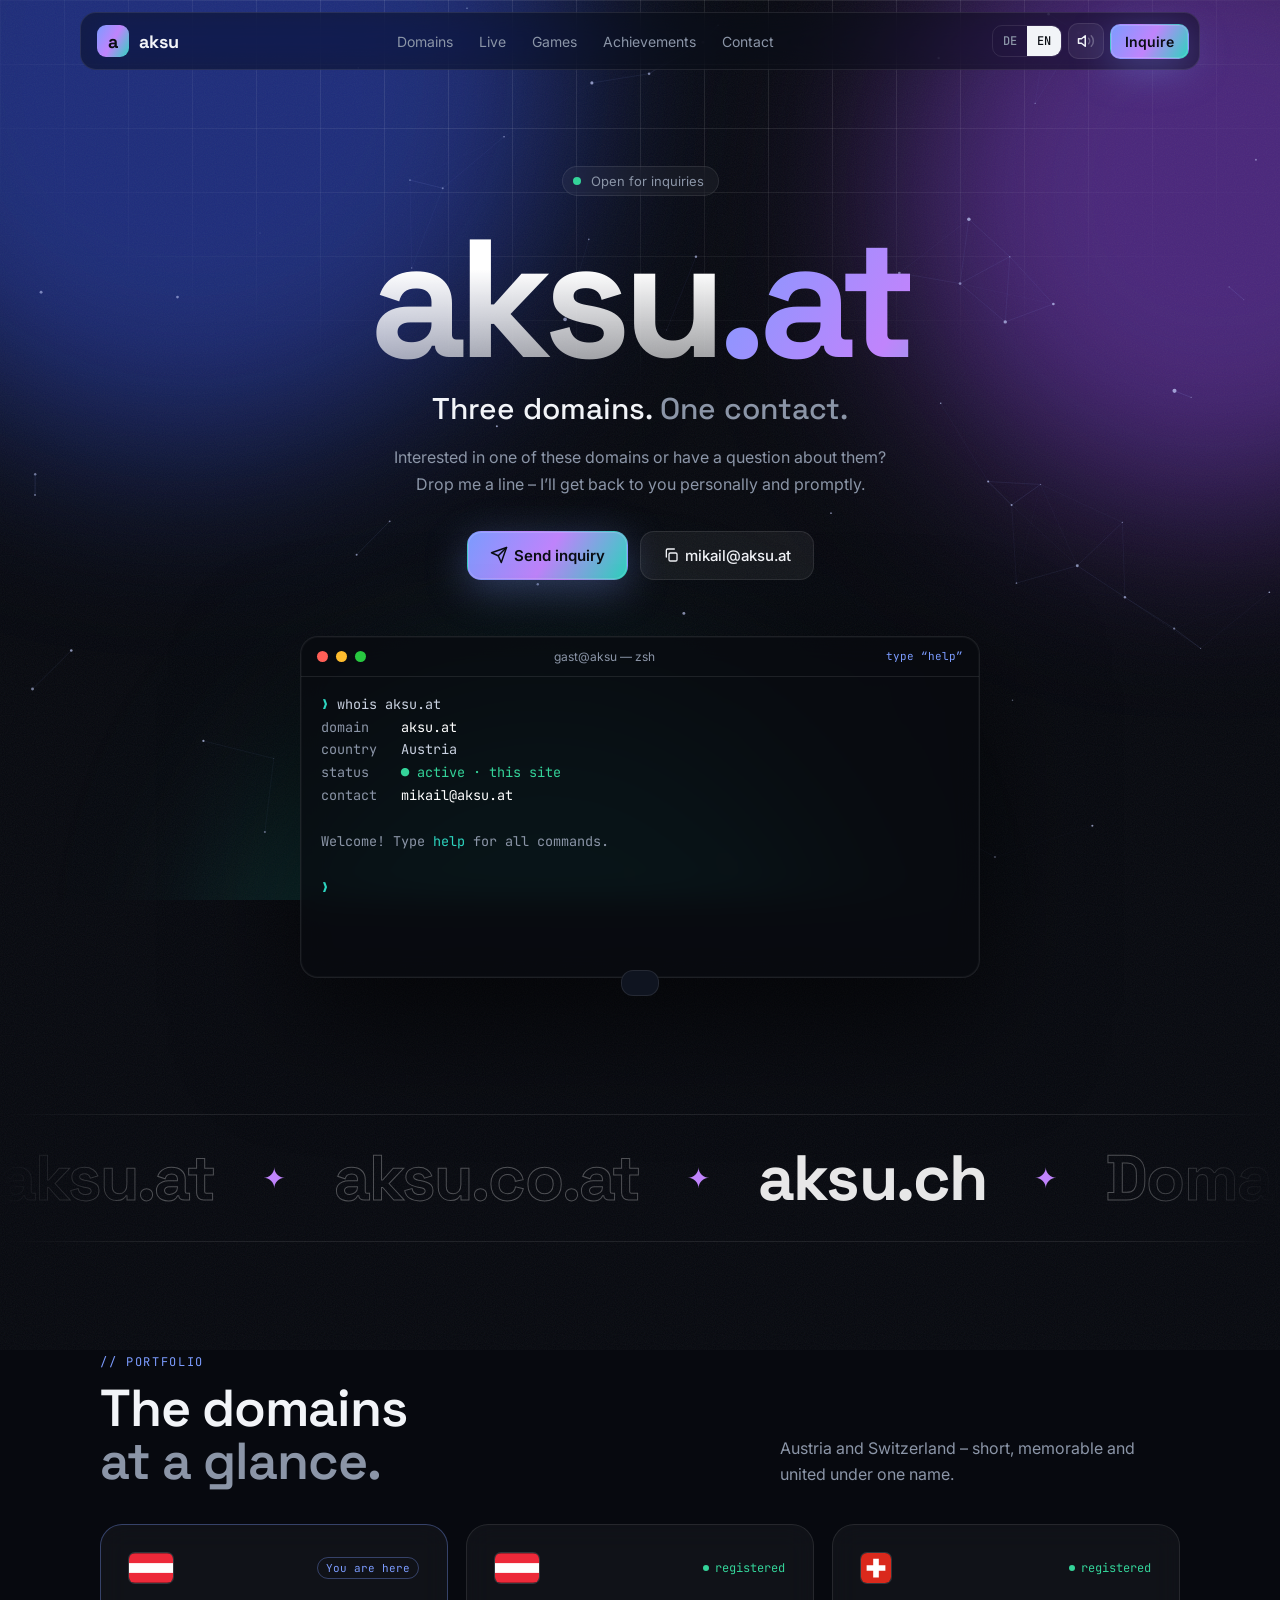
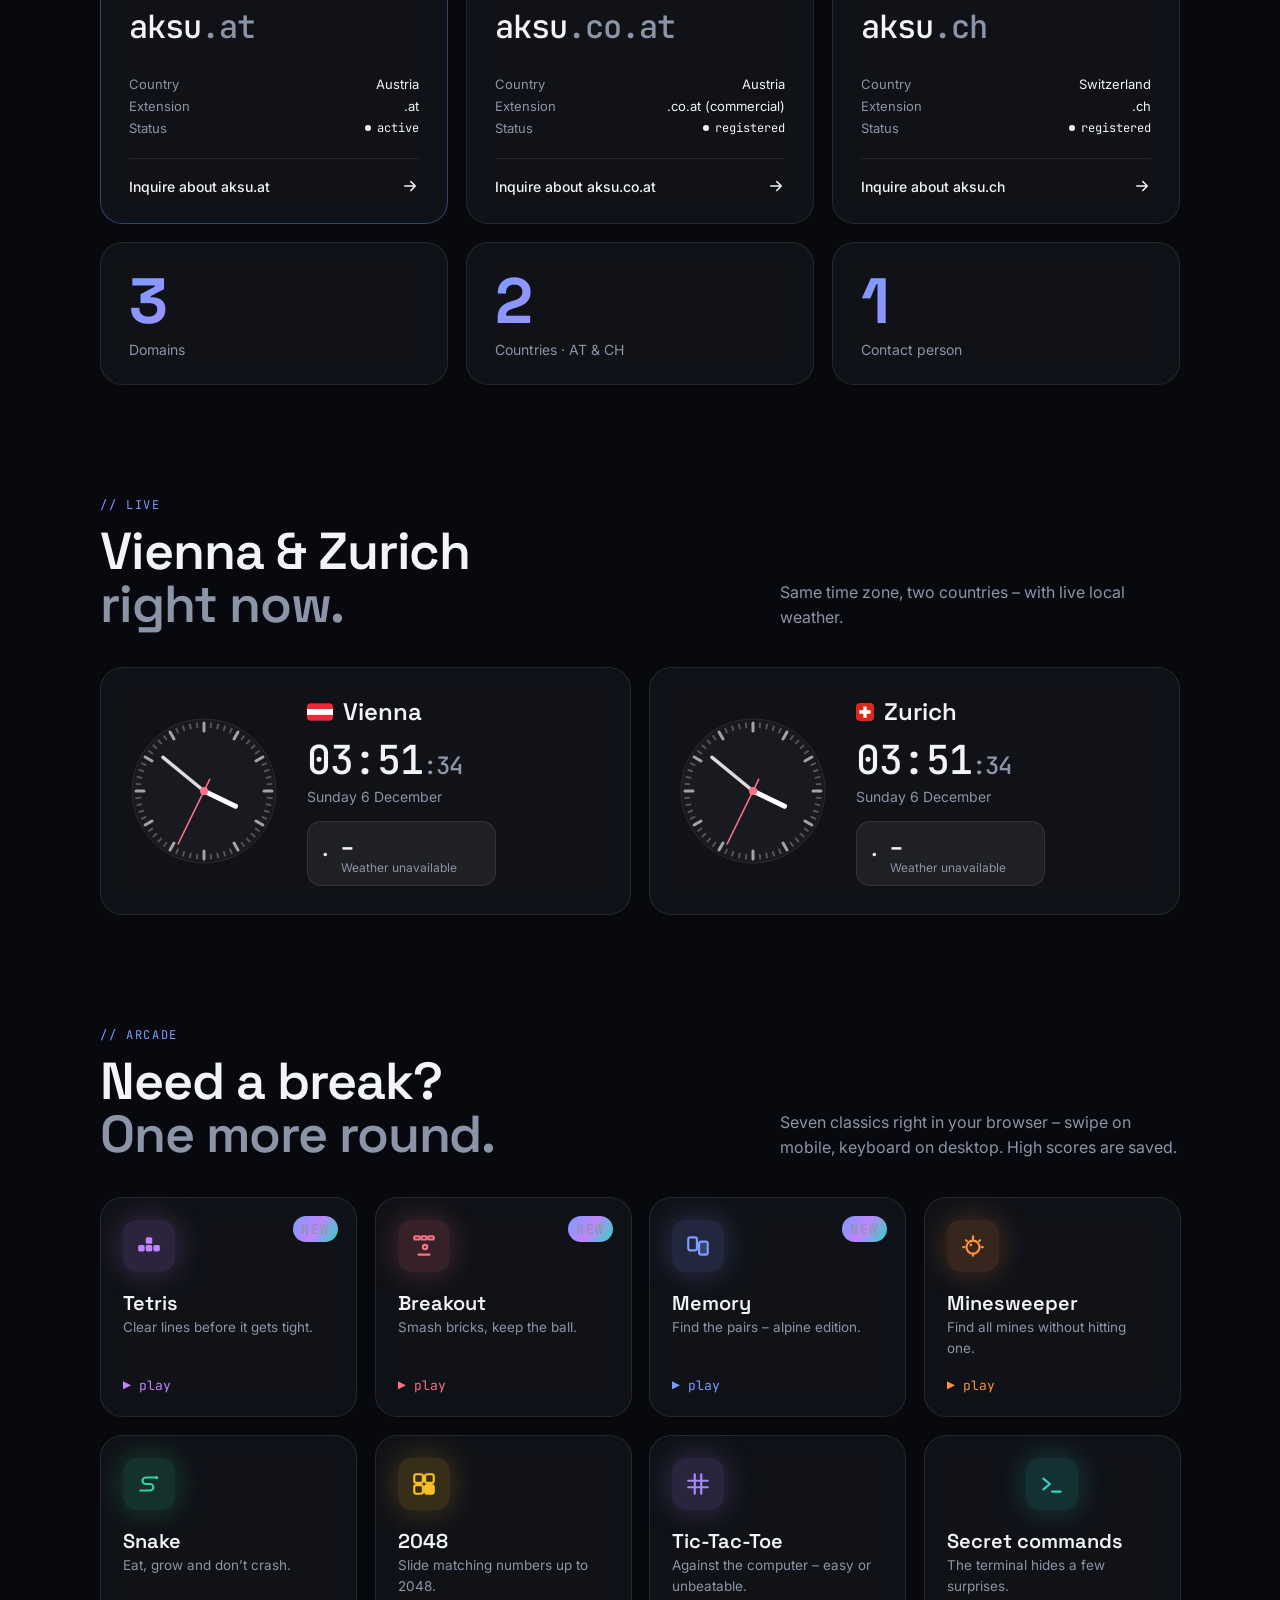
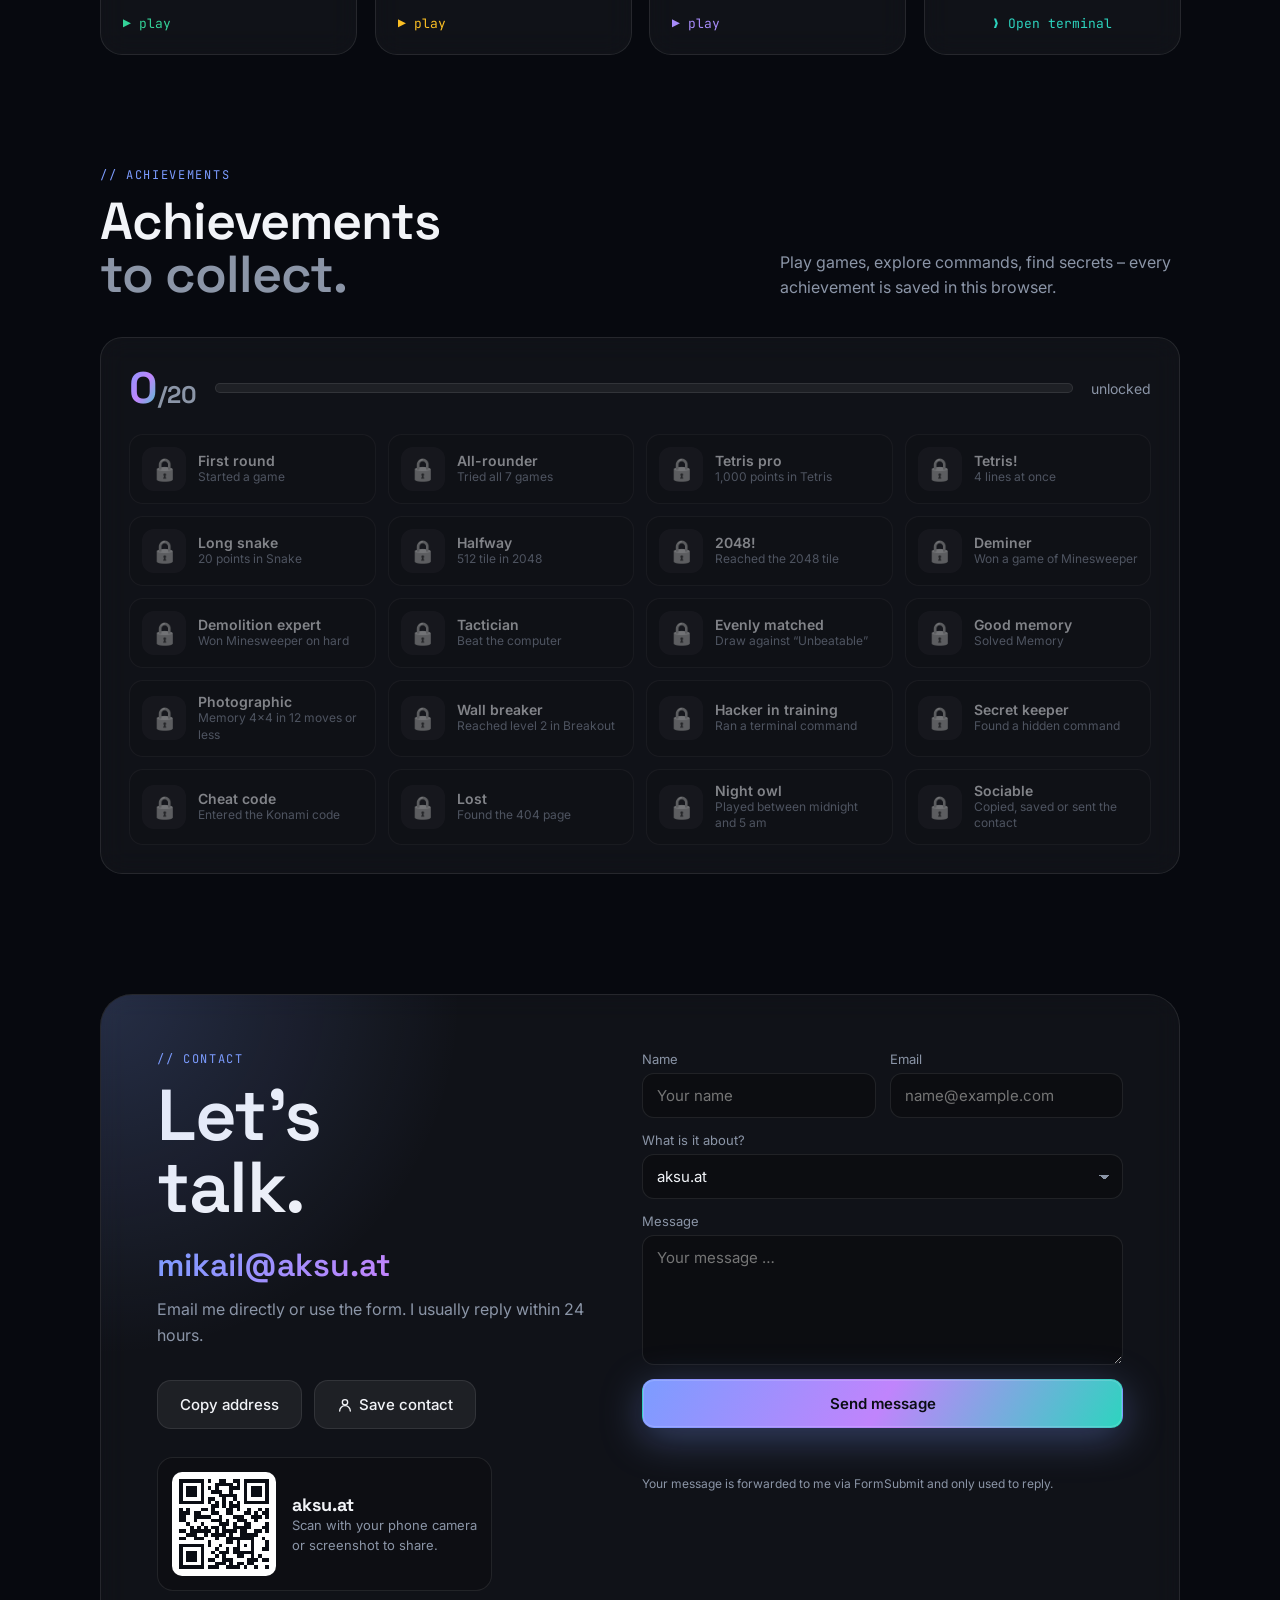
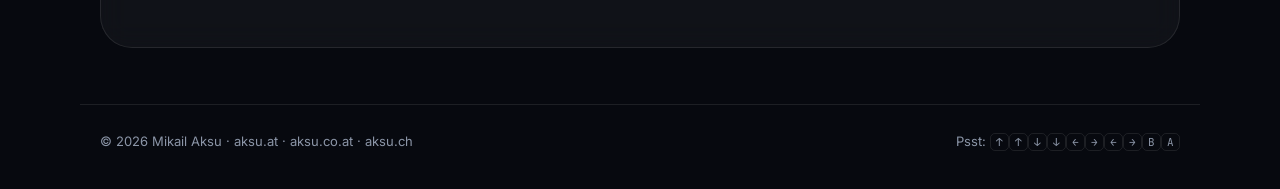
==== commit 2db4e6a8: "Add files via upload" ====
--- a/index.html
+++ b/index.html
@@ -25,6 +25,13 @@
 <link rel="preconnect" href="https://fonts.gstatic.com" crossorigin>
 <link href="https://fonts.googleapis.com/css2?family=Inter:wght@400;500;600&family=JetBrains+Mono:wght@400;500&family=Space+Grotesk:wght@500;600;700&display=swap" rel="stylesheet">
 <link rel="stylesheet" href="style.css?v=4">
+<script src="common.js?v=1"></script>
+<script type="application/ld+json">
+{"@context":"https://schema.org","@graph":[
+ {"@type":"WebSite","@id":"https://aksu.at/#site","url":"https://aksu.at/","name":"aksu","inLanguage":["de-AT","en"],"description":"aksu.at, aksu.co.at und aksu.ch – Anfragen zu den Domains an mikail@aksu.at."},
+ {"@type":"Person","@id":"https://aksu.at/#mikail","name":"Mikail Aksu","email":"mailto:mikail@aksu.at","url":"https://aksu.at/"}
+]}
+</script>
 <style>
   .container{width:100%;max-width:1120px;margin:0 auto;padding:0 20px}
   section{scroll-margin-top:90px}
@@ -180,6 +187,29 @@
   .new{position:absolute;top:18px;right:18px;font-family:"JetBrains Mono";font-size:10px;letter-spacing:.1em;color:var(--accent-ink);background:var(--grad);border-radius:999px;padding:3px 8px}
   @media (max-width:480px){.game{padding:18px;min-height:200px}.games{gap:12px}}
 
+  /* Erfolge */
+  .ach-wrap{padding:28px}
+  .ach-top{display:flex;align-items:center;gap:18px;margin-bottom:24px;flex-wrap:wrap}
+  .ach-count{font-family:"Space Grotesk";font-size:44px;font-weight:700;line-height:1}
+  .ach-count b{background:var(--grad);-webkit-background-clip:text;background-clip:text;color:transparent}
+  .ach-count span{color:var(--muted);font-size:24px}
+  .ach-bar{flex:1;min-width:160px;height:10px;border-radius:99px;background:var(--soft);overflow:hidden;border:1px solid var(--line)}
+  .ach-bar i{display:block;height:100%;width:0;background:var(--grad);border-radius:inherit;transition:width 1.2s cubic-bezier(.2,.8,.2,1);box-shadow:0 0 16px rgba(192,132,252,.6)}
+  .ach-lbl{color:var(--muted);font-size:14px}
+  .ach-grid{display:grid;grid-template-columns:repeat(auto-fill,minmax(210px,1fr));gap:12px}
+  .badge{display:flex;gap:12px;align-items:center;padding:12px;border-radius:14px;border:1px solid var(--line);background:rgba(0,0,0,.15);transition:transform .2s,border-color .2s}
+  .badge .bi{width:44px;height:44px;flex:none;border-radius:12px;display:grid;place-items:center;font-size:22px;background:var(--grad);box-shadow:0 0 20px rgba(192,132,252,.35)}
+  .badge b{display:block;font-size:14px;font-weight:600}
+  .badge small{display:block;font-size:12px;color:var(--muted);line-height:1.4}
+  .badge.lock{opacity:.5}
+  .badge.lock .bi{background:var(--soft);box-shadow:none;filter:grayscale(1)}
+  .badge:not(.lock):hover{transform:translateY(-2px);border-color:rgba(192,132,252,.45)}
+  .badge.new{animation:pulse 1.6s ease 2}
+  @keyframes pulse{50%{box-shadow:0 0 0 6px rgba(192,132,252,.25)}}
+  .qr-box{display:flex;align-items:center;gap:16px;margin-top:28px;padding:14px;border-radius:16px;border:1px solid var(--line);background:rgba(0,0,0,.2);width:max-content;max-width:100%}
+  .qr{width:104px;height:104px;border-radius:10px;flex:none}
+  .qr-box b{font-family:"Space Grotesk";font-size:18px;display:block}
+  .qr-box small{color:var(--muted);font-size:13px;line-height:1.5;display:block}
   /* Kontakt */
   .contact{margin:120px 0 0;padding:56px;border-radius:32px;display:grid;grid-template-columns:1fr 1.1fr;gap:48px;align-items:start}
   .contact::before{opacity:1;background:radial-gradient(600px circle at 0% 0%,rgba(124,156,255,.2),transparent 60%)}
@@ -233,6 +263,7 @@
     <a href="#domains" data-i18n="nav.domains">Domains</a>
     <a href="#live" data-i18n="nav.live">Live</a>
     <a href="#spiele" data-i18n="nav.games">Spiele</a>
+    <a href="#erfolge" data-i18n="nav.ach">Erfolge</a>
     <a href="#kontakt" data-i18n="nav.contact">Kontakt</a>
   </div>
   <div class="tools">
@@ -380,6 +411,17 @@
     </div>
   </section>
 
+  <section class="sec" id="erfolge">
+    <div class="sec-head rv">
+      <div><div class="kicker">// Achievements</div><h2 data-i18n="a.h">Erfolge<br><span class="mut">sammeln.</span></h2></div>
+      <p data-i18n="a.p">Spielen, Befehle entdecken, Geheimnisse finden – jeder Erfolg wird in diesem Browser gespeichert.</p>
+    </div>
+    <div class="card ach-wrap rv">
+      <div class="ach-top"><div class="ach-count"><b id="achN">0</b><span>/<span id="achT">20</span></span></div><div class="ach-bar"><i id="achBar"></i></div><span class="ach-lbl" data-i18n="a.lbl">freigeschaltet</span></div>
+      <div class="ach-grid" id="achGrid"></div>
+    </div>
+  </section>
+
   <section class="card contact rv" id="kontakt">
     <div>
       <div class="kicker">// <span data-i18n="nav.contact">Kontakt</span></div>
@@ -388,7 +430,11 @@
       <p class="note" data-i18n="c.note">Schreiben Sie direkt per E-Mail oder nutzen Sie das Formular. Antwort in der Regel innerhalb von 24 Stunden.</p>
       <div class="cta">
         <button class="btn" type="button" data-copy="mikail@aksu.at"><span data-i18n="c.copy">Adresse kopieren</span></button>
+        <a class="btn" href="aksu.vcf" download="Mikail-Aksu.vcf" id="vcf">
+          <svg width="16" height="16" viewBox="0 0 24 24" fill="none" stroke="currentColor" stroke-width="2" stroke-linecap="round" stroke-linejoin="round" aria-hidden="true"><circle cx="12" cy="8" r="4"/><path d="M4 21a8 8 0 0 1 16 0"/></svg>
+          <span data-i18n="c.save">Kontakt speichern</span></a>
       </div>
+      <div class="qr-box"><svg class="qr" viewBox="-2 -2 29 29" role="img" aria-label="QR-Code: aksu.at" shape-rendering="crispEdges"><rect x="-2" y="-2" width="29" height="29" rx="2" fill="#fff"/><path d="M0 0h1v1h-1zM1 0h1v1h-1zM2 0h1v1h-1zM3 0h1v1h-1zM4 0h1v1h-1zM5 0h1v1h-1zM6 0h1v1h-1zM8 0h1v1h-1zM11 0h1v1h-1zM12 0h1v1h-1zM15 0h1v1h-1zM16 0h1v1h-1zM18 0h1v1h-1zM19 0h1v1h-1zM20 0h1v1h-1zM21 0h1v1h-1zM22 0h1v1h-1zM23 0h1v1h-1zM24 0h1v1h-1zM0 1h1v1h-1zM6 1h1v1h-1zM10 1h1v1h-1zM11 1h1v1h-1zM12 1h1v1h-1zM13 1h1v1h-1zM14 1h1v1h-1zM16 1h1v1h-1zM18 1h1v1h-1zM24 1h1v1h-1zM0 2h1v1h-1zM2 2h1v1h-1zM3 2h1v1h-1zM4 2h1v1h-1zM6 2h1v1h-1zM8 2h1v1h-1zM10 2h1v1h-1zM14 2h1v1h-1zM15 2h1v1h-1zM16 2h1v1h-1zM18 2h1v1h-1zM20 2h1v1h-1zM21 2h1v1h-1zM22 2h1v1h-1zM24 2h1v1h-1zM0 3h1v1h-1zM2 3h1v1h-1zM3 3h1v1h-1zM4 3h1v1h-1zM6 3h1v1h-1zM9 3h1v1h-1zM10 3h1v1h-1zM11 3h1v1h-1zM14 3h1v1h-1zM18 3h1v1h-1zM20 3h1v1h-1zM21 3h1v1h-1zM22 3h1v1h-1zM24 3h1v1h-1zM0 4h1v1h-1zM2 4h1v1h-1zM3 4h1v1h-1zM4 4h1v1h-1zM6 4h1v1h-1zM11 4h1v1h-1zM12 4h1v1h-1zM13 4h1v1h-1zM14 4h1v1h-1zM15 4h1v1h-1zM18 4h1v1h-1zM20 4h1v1h-1zM21 4h1v1h-1zM22 4h1v1h-1zM24 4h1v1h-1zM0 5h1v1h-1zM6 5h1v1h-1zM8 5h1v1h-1zM9 5h1v1h-1zM12 5h1v1h-1zM15 5h1v1h-1zM18 5h1v1h-1zM24 5h1v1h-1zM0 6h1v1h-1zM1 6h1v1h-1zM2 6h1v1h-1zM3 6h1v1h-1zM4 6h1v1h-1zM5 6h1v1h-1zM6 6h1v1h-1zM8 6h1v1h-1zM10 6h1v1h-1zM12 6h1v1h-1zM14 6h1v1h-1zM16 6h1v1h-1zM18 6h1v1h-1zM19 6h1v1h-1zM20 6h1v1h-1zM21 6h1v1h-1zM22 6h1v1h-1zM23 6h1v1h-1zM24 6h1v1h-1zM9 7h1v1h-1zM10 7h1v1h-1zM12 7h1v1h-1zM14 7h1v1h-1zM15 7h1v1h-1zM16 7h1v1h-1zM0 8h1v1h-1zM2 8h1v1h-1zM6 8h1v1h-1zM7 8h1v1h-1zM9 8h1v1h-1zM13 8h1v1h-1zM14 8h1v1h-1zM16 8h1v1h-1zM19 8h1v1h-1zM22 8h1v1h-1zM24 8h1v1h-1zM0 9h1v1h-1zM1 9h1v1h-1zM2 9h1v1h-1zM4 9h1v1h-1zM5 9h1v1h-1zM9 9h1v1h-1zM10 9h1v1h-1zM13 9h1v1h-1zM14 9h1v1h-1zM18 9h1v1h-1zM19 9h1v1h-1zM21 9h1v1h-1zM23 9h1v1h-1zM24 9h1v1h-1zM0 10h1v1h-1zM1 10h1v1h-1zM4 10h1v1h-1zM5 10h1v1h-1zM6 10h1v1h-1zM7 10h1v1h-1zM8 10h1v1h-1zM11 10h1v1h-1zM15 10h1v1h-1zM16 10h1v1h-1zM17 10h1v1h-1zM20 10h1v1h-1zM21 10h1v1h-1zM22 10h1v1h-1zM24 10h1v1h-1zM0 11h1v1h-1zM1 11h1v1h-1zM4 11h1v1h-1zM9 11h1v1h-1zM10 11h1v1h-1zM11 11h1v1h-1zM13 11h1v1h-1zM16 11h1v1h-1zM17 11h1v1h-1zM18 11h1v1h-1zM21 11h1v1h-1zM2 12h1v1h-1zM6 12h1v1h-1zM11 12h1v1h-1zM12 12h1v1h-1zM13 12h1v1h-1zM15 12h1v1h-1zM18 12h1v1h-1zM19 12h1v1h-1zM24 12h1v1h-1zM3 13h1v1h-1zM5 13h1v1h-1zM7 13h1v1h-1zM9 13h1v1h-1zM10 13h1v1h-1zM12 13h1v1h-1zM15 13h1v1h-1zM16 13h1v1h-1zM17 13h1v1h-1zM18 13h1v1h-1zM19 13h1v1h-1zM23 13h1v1h-1zM24 13h1v1h-1zM0 14h1v1h-1zM1 14h1v1h-1zM3 14h1v1h-1zM4 14h1v1h-1zM5 14h1v1h-1zM6 14h1v1h-1zM7 14h1v1h-1zM8 14h1v1h-1zM10 14h1v1h-1zM12 14h1v1h-1zM13 14h1v1h-1zM14 14h1v1h-1zM15 14h1v1h-1zM17 14h1v1h-1zM18 14h1v1h-1zM21 14h1v1h-1zM22 14h1v1h-1zM24 14h1v1h-1zM2 15h1v1h-1zM3 15h1v1h-1zM4 15h1v1h-1zM7 15h1v1h-1zM9 15h1v1h-1zM10 15h1v1h-1zM11 15h1v1h-1zM12 15h1v1h-1zM14 15h1v1h-1zM17 15h1v1h-1zM18 15h1v1h-1zM19 15h1v1h-1zM20 15h1v1h-1zM21 15h1v1h-1zM0 16h1v1h-1zM1 16h1v1h-1zM4 16h1v1h-1zM5 16h1v1h-1zM6 16h1v1h-1zM10 16h1v1h-1zM13 16h1v1h-1zM14 16h1v1h-1zM15 16h1v1h-1zM16 16h1v1h-1zM17 16h1v1h-1zM18 16h1v1h-1zM19 16h1v1h-1zM20 16h1v1h-1zM23 16h1v1h-1zM8 17h1v1h-1zM13 17h1v1h-1zM14 17h1v1h-1zM16 17h1v1h-1zM20 17h1v1h-1zM24 17h1v1h-1zM0 18h1v1h-1zM1 18h1v1h-1zM2 18h1v1h-1zM3 18h1v1h-1zM4 18h1v1h-1zM5 18h1v1h-1zM6 18h1v1h-1zM8 18h1v1h-1zM11 18h1v1h-1zM16 18h1v1h-1zM18 18h1v1h-1zM20 18h1v1h-1zM24 18h1v1h-1zM0 19h1v1h-1zM6 19h1v1h-1zM10 19h1v1h-1zM13 19h1v1h-1zM15 19h1v1h-1zM16 19h1v1h-1zM20 19h1v1h-1zM23 19h1v1h-1zM24 19h1v1h-1zM0 20h1v1h-1zM2 20h1v1h-1zM3 20h1v1h-1zM4 20h1v1h-1zM6 20h1v1h-1zM9 20h1v1h-1zM11 20h1v1h-1zM12 20h1v1h-1zM13 20h1v1h-1zM15 20h1v1h-1zM16 20h1v1h-1zM17 20h1v1h-1zM18 20h1v1h-1zM19 20h1v1h-1zM20 20h1v1h-1zM0 21h1v1h-1zM2 21h1v1h-1zM3 21h1v1h-1zM4 21h1v1h-1zM6 21h1v1h-1zM10 21h1v1h-1zM12 21h1v1h-1zM16 21h1v1h-1zM17 21h1v1h-1zM20 21h1v1h-1zM22 21h1v1h-1zM0 22h1v1h-1zM2 22h1v1h-1zM3 22h1v1h-1zM4 22h1v1h-1zM6 22h1v1h-1zM8 22h1v1h-1zM9 22h1v1h-1zM12 22h1v1h-1zM13 22h1v1h-1zM14 22h1v1h-1zM19 22h1v1h-1zM20 22h1v1h-1zM21 22h1v1h-1zM23 22h1v1h-1zM24 22h1v1h-1zM0 23h1v1h-1zM6 23h1v1h-1zM10 23h1v1h-1zM11 23h1v1h-1zM12 23h1v1h-1zM14 23h1v1h-1zM16 23h1v1h-1zM17 23h1v1h-1zM19 23h1v1h-1zM20 23h1v1h-1zM0 24h1v1h-1zM1 24h1v1h-1zM2 24h1v1h-1zM3 24h1v1h-1zM4 24h1v1h-1zM5 24h1v1h-1zM6 24h1v1h-1zM8 24h1v1h-1zM9 24h1v1h-1zM10 24h1v1h-1zM13 24h1v1h-1zM14 24h1v1h-1zM15 24h1v1h-1zM16 24h1v1h-1zM18 24h1v1h-1zM21 24h1v1h-1zM24 24h1v1h-1z" fill="#0a0d14"/></svg><div><b>aksu.at</b><small data-i18n="c.qr">Mit der Handykamera scannen<br>oder Screenshot zum Teilen.</small></div></div>
     </div>
     <form id="form" novalidate>
       <div class="f2">
@@ -426,7 +472,9 @@
 
 /* ---------- Sprache ---------- */
 const I18N={
- de:{'nav.domains':'Domains','nav.live':'Live','nav.games':'Spiele','nav.contact':'Kontakt','nav.cta':'Anfrage',
+ de:{'nav.domains':'Domains','nav.live':'Live','nav.games':'Spiele','nav.ach':'Erfolge',
+  'a.h':'Erfolge<br><span class="mut">sammeln.</span>','a.p':'Spielen, Befehle entdecken, Geheimnisse finden – jeder Erfolg wird in diesem Browser gespeichert.','a.lbl':'freigeschaltet',
+  'c.save':'Kontakt speichern','c.qr':'Mit der Handykamera scannen<br>oder Screenshot zum Teilen.','nav.contact':'Kontakt','nav.cta':'Anfrage',
   'hero.pill':'Offen für Anfragen','hero.tag':'Drei Domains. <em>Ein Ansprechpartner.</em>',
   'hero.lead':'Sie interessieren sich für eine der Domains oder haben ein Anliegen dazu? Schreiben Sie mir – ich melde mich zeitnah persönlich.',
   'hero.send':'Anfrage senden','hero.install':'Als App installieren','term.hint':'tippe „help“',
@@ -435,7 +483,7 @@
   'c.at':'Österreich','c.ch':'Schweiz','st.1':'Domains','st.2':'Länder · AT &amp; CH','st.3':'Ansprechpartner',
   'live.h':'Wien &amp; Zürich<br><span class="mut">gerade jetzt.</span>','live.p':'Gleiche Zeitzone, zwei Länder – mit aktuellem Wetter direkt vor Ort.',
   'city.vie':'Wien','city.zrh':'Zürich','wx.load':'Wetter lädt …',
-  'g.h':'Kleine Pause?<br><span class="mut">Eine Runde geht immer.</span>','g.p':'Sieben Klassiker, direkt im Browser – am Handy mit Wischen, am Rechner mit Tastatur. Rekorde werden gespeichert.',
+  'g.h':'Kleine Pause?<br><span class="mut">Eine Runde geht immer.</span>','g.p':'Sieben Klassiker, direkt im Browser – am Handy mit Wischen, am Rechner mit Tastatur. Rekorde und Erfolge werden gespeichert.',
   'g.new':'NEU','g.play':'▶ spielen','g.tetris':'Reihen füllen, bevor es eng wird.','g.breakout':'Steine zerlegen, Ball halten.','g.memory':'Paare finden – mit Alpen-Motiven.',
   'g.mines':'Finde alle Minen, ohne eine zu erwischen.','g.snake':'Fressen, wachsen und bloß nicht anstoßen.','g.2048':'Gleiche Zahlen schieben, bis 2048 steht.',
   'g.ttt':'Gegen den Computer – leicht oder unschlagbar.','g.secret':'Geheime Befehle','g.secretP':'Im Terminal verstecken sich ein paar Überraschungen.','g.open':'❯ Terminal öffnen',
@@ -444,7 +492,9 @@
   'f.send':'Nachricht senden','f.sending':'Wird gesendet …','f.ok':'✓ Danke! Ihre Nachricht ist unterwegs – ich melde mich bald.','f.err':'Das hat leider nicht geklappt. Bitte schreiben Sie direkt an mikail@aksu.at.',
   'f.invalid':'Bitte Name, gültige E-Mail und Nachricht ausfüllen.','f.privacy':'Die Nachricht wird über den Dienst FormSubmit an mich weitergeleitet und nur zur Beantwortung verwendet.',
   'toast.copy':'✓ E-Mail-Adresse kopiert','toast.konami':'🎉 Cheat aktiviert – Sie sind ein Profi!','toast.snd1':'🔊 Sound an','toast.snd0':'🔇 Sound aus'},
- en:{'nav.domains':'Domains','nav.live':'Live','nav.games':'Games','nav.contact':'Contact','nav.cta':'Inquire',
+ en:{'nav.domains':'Domains','nav.live':'Live','nav.games':'Games','nav.ach':'Achievements',
+  'a.h':'Achievements<br><span class="mut">to collect.</span>','a.p':'Play games, explore commands, find secrets – every achievement is saved in this browser.','a.lbl':'unlocked',
+  'c.save':'Save contact','c.qr':'Scan with your phone camera<br>or screenshot to share.','nav.contact':'Contact','nav.cta':'Inquire',
   'hero.pill':'Open for inquiries','hero.tag':'Three domains. <em>One contact.</em>',
   'hero.lead':'Interested in one of these domains or have a question about them? Drop me a line – I’ll get back to you personally and promptly.',
   'hero.send':'Send inquiry','hero.install':'Install as app','term.hint':'type “help”',
@@ -470,6 +520,8 @@
   document.querySelectorAll('[data-i18n-ph]').forEach(el=>el.placeholder=t(el.dataset.i18nPh));
   document.querySelectorAll('[data-lang]').forEach(b=>b.setAttribute('aria-pressed',b.dataset.lang===l));
   renderClocks&&renderClocks(true);
+  if(window.AKSU&&AKSU.lang!==l)AKSU.setLang(l);
+  typeof renderAch==='function'&&renderAch();
 }
 document.querySelectorAll('[data-lang]').forEach(b=>b.onclick=()=>{setLang(b.dataset.lang);blip(660)});
 
@@ -535,7 +587,7 @@
 
 /* ---------- Toast, Kopieren, Konfetti ---------- */
 let tt;function say(m){const el=$('toast');el.textContent=m;el.classList.add('show');clearTimeout(tt);tt=setTimeout(()=>el.classList.remove('show'),2200)}
-async function copyMail(el){try{await navigator.clipboard.writeText('mikail@aksu.at');say(t('toast.copy'));if(el){el.classList.add('ok');setTimeout(()=>el.classList.remove('ok'),1800);burst(el)}blip(990,.1);return true}catch(e){say('mikail@aksu.at');return false}}
+async function copyMail(el){try{await navigator.clipboard.writeText('mikail@aksu.at');say(t('toast.copy'));AKSU.achieve('contact');if(el){el.classList.add('ok');setTimeout(()=>el.classList.remove('ok'),1800);burst(el)}blip(990,.1);return true}catch(e){say('mikail@aksu.at');return false}}
 document.querySelectorAll('[data-copy]').forEach(b=>b.onclick=()=>copyMail(b));
 const fx=$('fx'),fctx=fx.getContext('2d');let parts=[],raf;
 function fsize(){fx.width=innerWidth*devicePixelRatio;fx.height=innerHeight*devicePixelRatio;fctx.setTransform(devicePixelRatio,0,0,devicePixelRatio,0,0)}
@@ -552,7 +604,7 @@
 function party(){for(let i=0;i<6;i++)setTimeout(()=>{spawn(Math.random()*innerWidth,innerHeight*.3,70,12);blip(500+i*120,.12,'triangle',.05)},i*180)}
 const code=['arrowup','arrowup','arrowdown','arrowdown','arrowleft','arrowright','arrowleft','arrowright','b','a'];let kpos=0;
 addEventListener('keydown',e=>{if(e.target.tagName==='INPUT'||e.target.tagName==='TEXTAREA')return;const k=(e.key||'').toLowerCase();
-  kpos=k===code[kpos]?kpos+1:(k===code[0]?1:0);if(kpos===code.length){kpos=0;say(t('toast.konami'));party()}});
+  kpos=k===code[kpos]?kpos+1:(k===code[0]?1:0);if(kpos===code.length){kpos=0;say(t('toast.konami'));party();AKSU.achieve('konami')}});
 
 /* ---------- Domain-Karten -> Formular ---------- */
 document.querySelectorAll('[data-domain]').forEach(a=>a.addEventListener('click',()=>{$('topic').value=a.dataset.domain;setTimeout(()=>document.querySelector('#form input[name=name]').focus({preventScroll:true}),600)}));
@@ -597,7 +649,7 @@
   try{const r=await fetch('https://formsubmit.co/ajax/mikail@aksu.at',{method:'POST',headers:{'Content-Type':'application/json','Accept':'application/json'},
       body:JSON.stringify({name:data.name,email:data.email,Domain:data.domain,message:data.message,_subject:`Anfrage zu ${data.domain} über aksu.at`,_template:'table',_replyto:data.email})});
     if(!r.ok)throw new Error(r.status);
-    m.textContent=t('f.ok');m.classList.add('ok');f.reset();burst(btn);blip(880,.15,'triangle',.05)}
+    m.textContent=t('f.ok');m.classList.add('ok');AKSU.achieve('contact');f.reset();burst(btn);blip(880,.15,'triangle',.05)}
   catch(err){m.innerHTML=t('f.err');m.classList.add('err')}
   finally{btn.disabled=false;btn.querySelector('span').textContent=t('f.send')}});
 
@@ -633,7 +685,7 @@
       [['whois &lt;domain&gt;',L('Infos zu einer Domain','info about a domain')],['domains',L('alle Domains auflisten','list all domains')],['contact',L('E-Mail schreiben','write an email')],
        ['copy',L('E-Mail-Adresse kopieren','copy email address')],['games',L('Spiele anzeigen','list games')],['play &lt;spiel&gt;',L('Spiel starten','start a game')],
        ['time · weather',L('Wien &amp; Zürich live','Vienna &amp; Zurich live')],['lang de|en',L('Sprache wechseln','switch language')],['sound on|off',L('Sound umschalten','toggle sound')],
-       ['clear',L('Bildschirm leeren','clear screen')]].forEach(([a,b])=>print(`  <span class="p">${a.padEnd(18,' ')}</span><span class="k">${b}</span>`));
+       ['erfolge',L('deine Erfolge','your achievements')],['clear',L('Bildschirm leeren','clear screen')]].forEach(([a,b])=>print(`  <span class="p">${a.padEnd(18,' ')}</span><span class="k">${b}</span>`));
       print(L('<span class="k">… und ein paar versteckte. Neugierig? 😉</span>','<span class="k">… plus a few hidden ones. Curious? 😉</span>'))},
     whois:a=>whois(a[0]),
     domains(){Object.keys(DOMS).forEach(d=>print(`  <span class="g">●</span> <span class="v">${d.padEnd(12,' ')}</span><span class="k">${L(DOMS[d][0],DOMS[d][1])}</span>`))},
@@ -664,6 +716,9 @@
     async hack(){busy=true;const steps=L(['Verbinde mit Mainframe','Umgehe Firewall','Entschlüssle Passwörter','Lade Kaffeevorräte'],['Connecting to mainframe','Bypassing firewall','Decrypting passwords','Loading coffee supplies']);
       for(const s of steps){const d=print(`<span class="k">${s}</span> [${' '.repeat(20)}]`);for(let i=1;i<=20;i++){await sleep(25);d.innerHTML=`<span class="k">${s}</span> [<span class="g">${'#'.repeat(i)}</span>${' '.repeat(20-i)}] ${i*5}%`;if(i%4===0)blip(300+i*30,.02,'square',.015)}}
       print(`<span class="g">${L('ZUGRIFF GEWÄHRT','ACCESS GRANTED')}</span> … ${L('auf ein Glas Wasser. 💧','to a glass of water. 💧')}`);busy=false},
+    erfolge(){const u=AKSU.unlocked(),n=Object.keys(u).length;print(`<span class="a">${L('Erfolge','Achievements')}</span> ${n}/${AKSU.list.length}`);
+      AKSU.list.forEach(a=>{const d=a[lang]||a.de;print(`  ${u[a.id]?'<span class="g">✓</span> '+a.i:'<span class="k">·  🔒</span>'} ${u[a.id]?'<span class="v">'+d[0]+'</span>':'<span class="k">'+d[0]+'</span>'}`)})},
+    achievements(){C.erfolge()},
     history(){hist.forEach((h,i)=>print(`  ${String(i+1).padStart(3,' ')}  ${esc(h)}`))},
     secret(){print(L('Tipp: Auf der Seite (nicht hier) ↑ ↑ ↓ ↓ ← → ← → B A tippen. 🤫','Hint: on the page (not here) type ↑ ↑ ↓ ↓ ← → ← → B A. 🤫'))},
     hello(){print(L('Servus! 👋','Hi there! 👋'))},hallo(){C.hello()},servus(){print('Servus! Grüezi! 👋')},grüezi(){C.servus()},
@@ -674,10 +729,11 @@
 <span class="a">              </span> <span class="k">uptime</span>  ${Math.floor(performance.now()/1000)}s
 <span class="a">              </span> <span class="k">shell</span>   aksu-zsh`)}
   };
+  const SECRET=['matrix','hack','sudo','coffee','neofetch','party','confetti','secret','rm','whoami','exit','hello','hallo','servus','grüezi'];
   const NAMES=Object.keys(C);
   async function run(line){const raw=line.trim();print(`<span class="p">❯</span> <span class="v">${esc(raw)}</span>`);if(!raw)return;
     hist.push(raw);hp=hist.length;const [cmd,...args]=raw.split(/\s+/);const fn=C[cmd.toLowerCase()];
-    if(fn){await fn(args)}else{print(`<span class="e">${L('Befehl nicht gefunden','command not found')}:</span> ${esc(cmd)} – ${L('tippe','type')} <span class="p">help</span>`);blip(180,.12,'square',.03)}
+    if(fn){AKSU.achieve('terminal');if(SECRET.includes(cmd.toLowerCase()))AKSU.achieve('secret');await fn(args)}else{print(`<span class="e">${L('Befehl nicht gefunden','command not found')}:</span> ${esc(cmd)} – ${L('tippe','type')} <span class="p">help</span>`);blip(180,.12,'square',.03)}
     print('')}
   inp.addEventListener('keydown',async e=>{
     if(e.key==='Enter'){e.preventDefault();if(busy)return;intro=false;const v=inp.value;inp.value='';blip(620,.04);await run(v)}
@@ -698,6 +754,18 @@
     inp.disabled=false;$('line').style.opacity='1'})();
 })();
 
+/* ---------- Erfolge ---------- */
+let achSeen=null;
+function renderAch(){const g=$('achGrid');if(!g||!window.AKSU)return;const u=AKSU.unlocked(),list=AKSU.list,n=list.filter(a=>u[a.id]).length;
+  $('achN').textContent=n;$('achT').textContent=list.length;$('achBar').style.width=(n/list.length*100)+'%';
+  g.innerHTML=list.map(a=>{const d=a[lang]||a.de,on=!!u[a.id],isNew=achSeen&&on&&!achSeen[a.id];
+    return `<div class="badge${on?'':' lock'}${isNew?' new':''}" title="${on?new Date(u[a.id]).toLocaleDateString(lang==='de'?'de-AT':'en-GB'):''}"><div class="bi">${on?a.i:'🔒'}</div><div><b>${d[0]}</b><small>${d[1]}</small></div></div>`}).join('');
+  achSeen=Object.assign({},u)}
+addEventListener('aksu:ach',renderAch);
+$('vcf').addEventListener('click',()=>{AKSU.achieve('contact')});
+const achIO=new IntersectionObserver(es=>{if(es[0].isIntersecting){$('achBar').style.width='0';requestAnimationFrame(()=>requestAnimationFrame(renderAch));achIO.disconnect()}},{threshold:.3});
+achIO.observe($('achGrid'));
+
 setLang(lang);
 </script>
 <script src="app.js" defer></script>
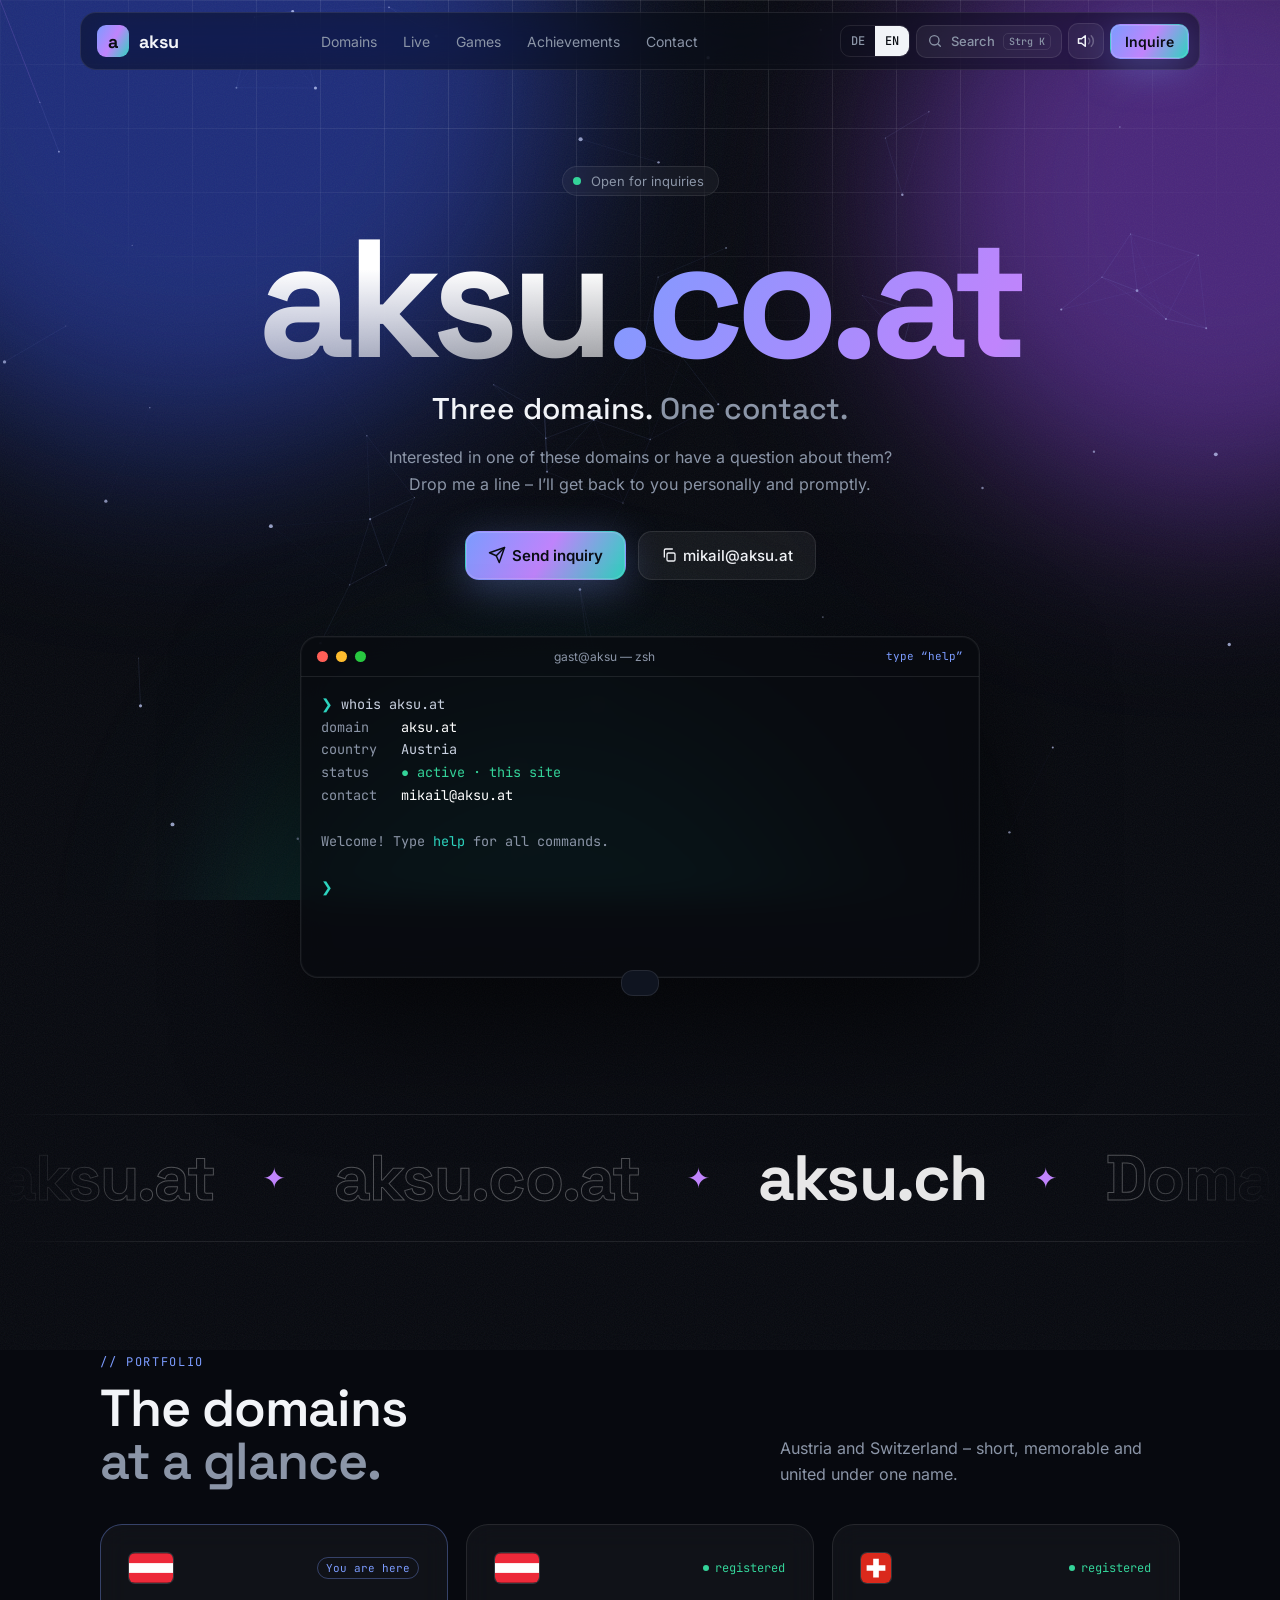
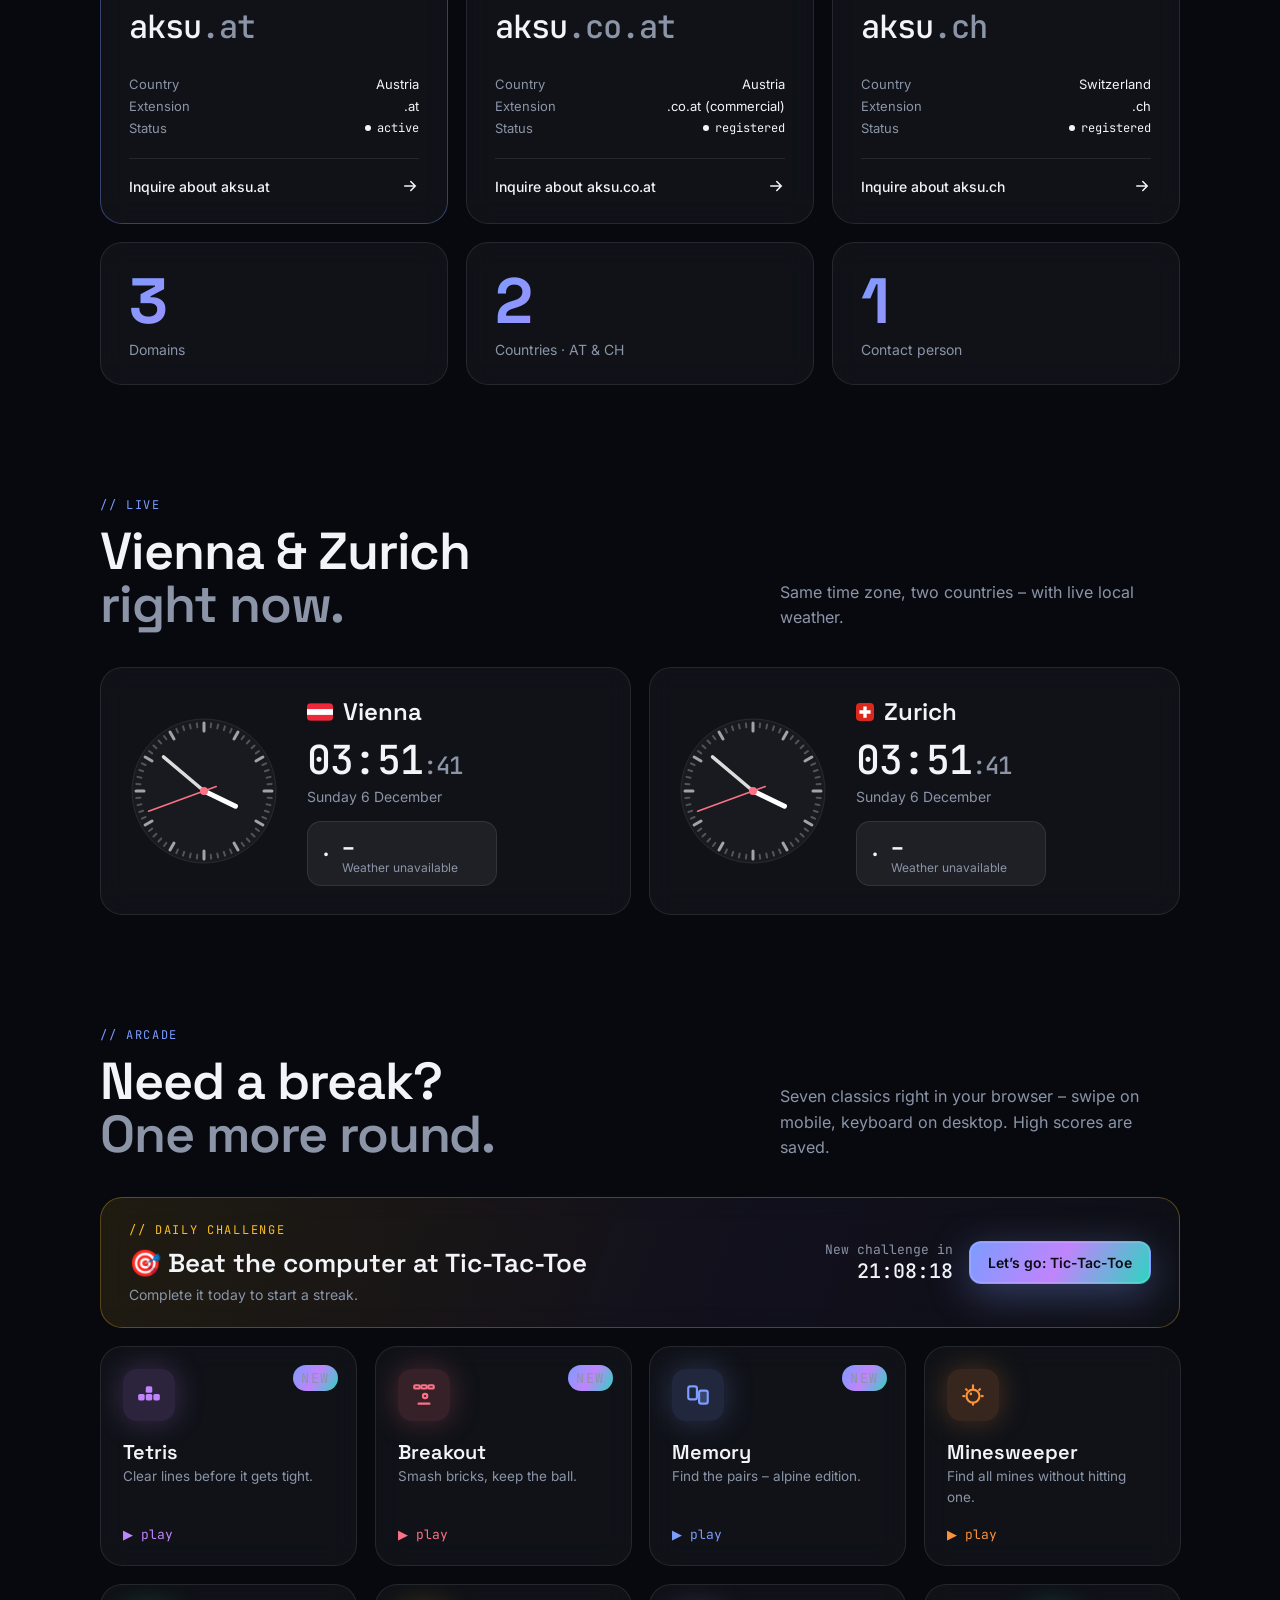
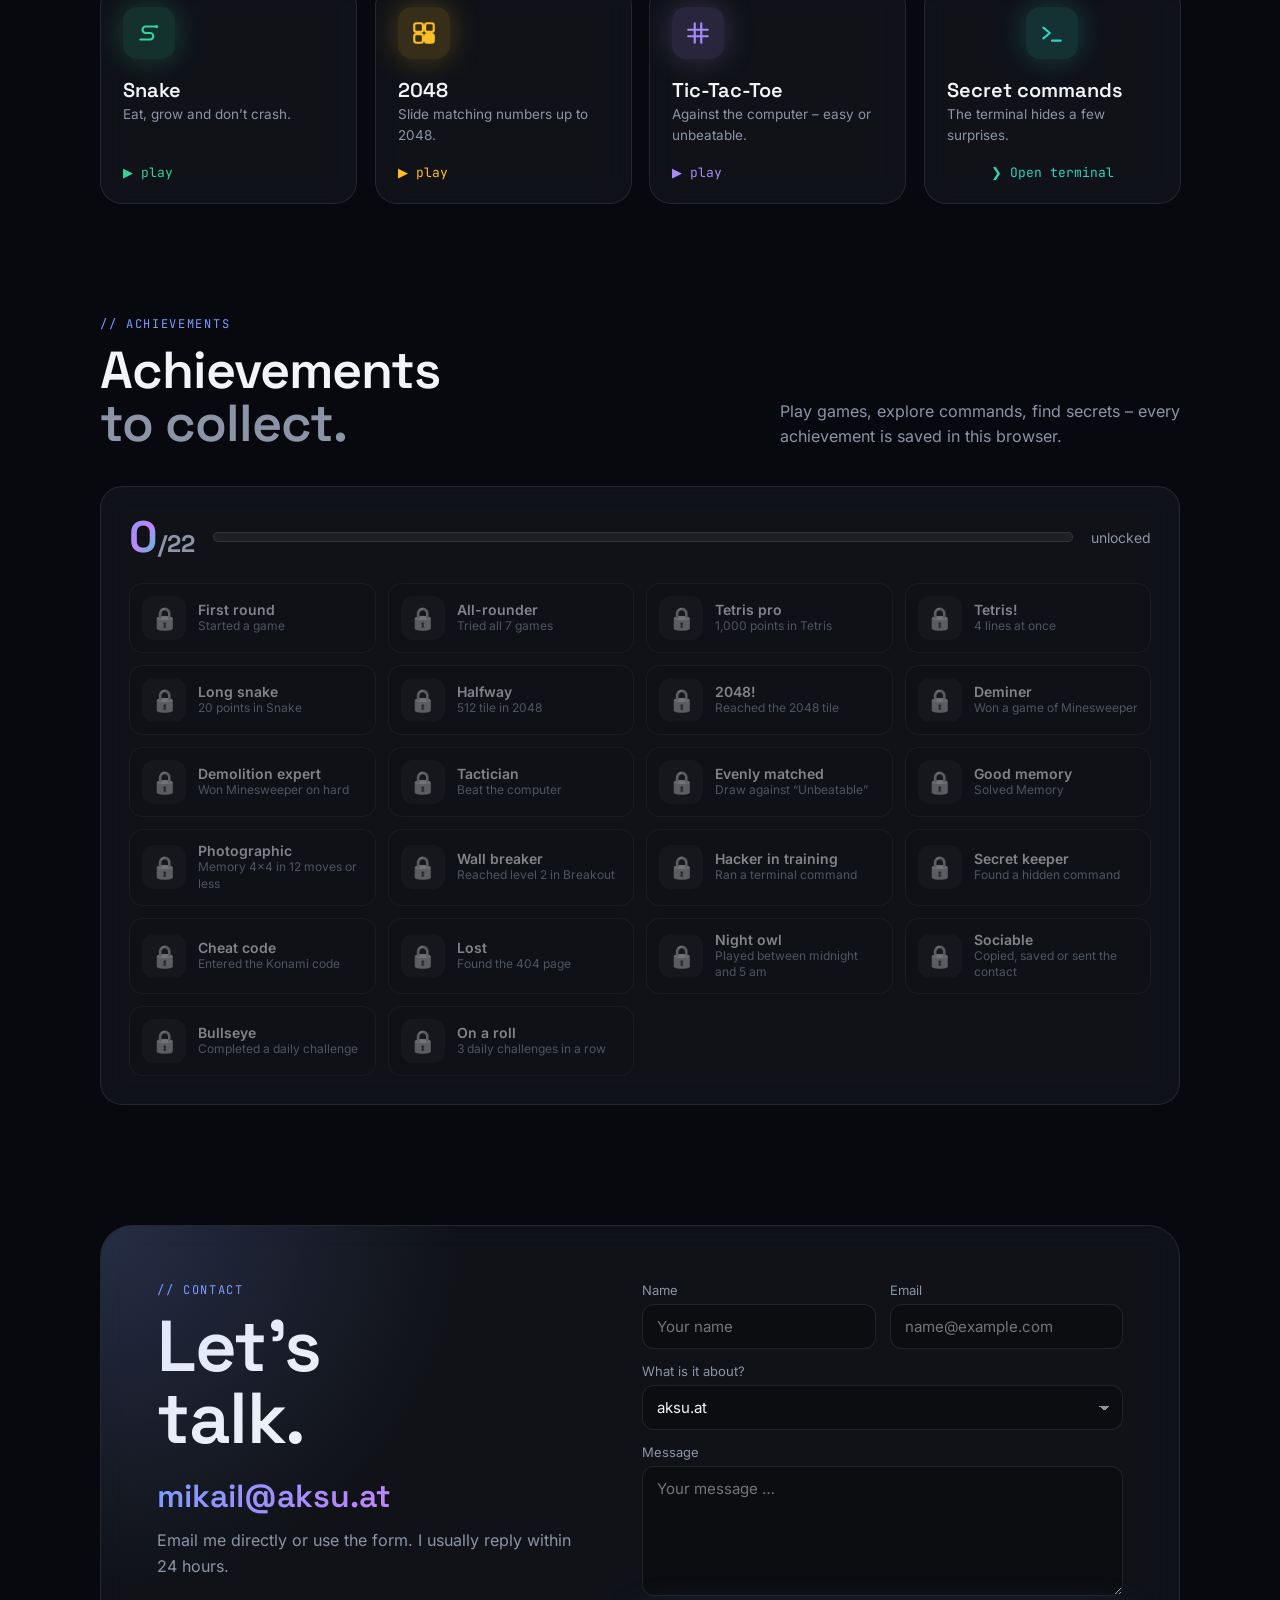
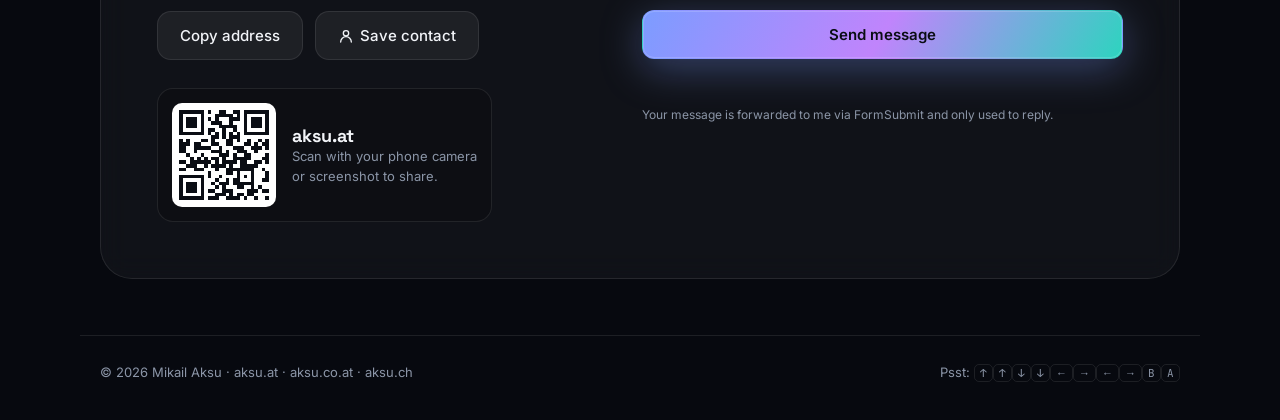
==== commit d5196b92: "Add files via upload" ====
--- a/index.html
+++ b/index.html
@@ -21,11 +21,10 @@
 <link rel="icon" href="data:image/svg+xml,<svg xmlns='http://www.w3.org/2000/svg' viewBox='0 0 64 64'><defs><linearGradient id='g' x1='0' y1='0' x2='1' y2='1'><stop offset='0' stop-color='%237c9cff'/><stop offset='.5' stop-color='%23c084fc'/><stop offset='1' stop-color='%232dd4bf'/></linearGradient></defs><rect width='64' height='64' rx='16' fill='url(%23g)'/><text x='32' y='45' font-family='Arial' font-weight='bold' font-size='36' fill='%230a0d14' text-anchor='middle'>a</text></svg>">
 <link rel="apple-touch-icon" href="apple-touch-icon.png">
 <link rel="manifest" href="manifest.webmanifest">
-<link rel="preconnect" href="https://fonts.googleapis.com">
-<link rel="preconnect" href="https://fonts.gstatic.com" crossorigin>
-<link href="https://fonts.googleapis.com/css2?family=Inter:wght@400;500;600&family=JetBrains+Mono:wght@400;500&family=Space+Grotesk:wght@500;600;700&display=swap" rel="stylesheet">
-<link rel="stylesheet" href="style.css?v=4">
-<script src="common.js?v=1"></script>
+<link rel="preload" href="font-space-grotesk-700.woff2" as="font" type="font/woff2" crossorigin>
+<link rel="preload" href="font-inter-400.woff2" as="font" type="font/woff2" crossorigin>
+<link rel="stylesheet" href="style.css?v=5">
+<script src="common.js?v=2"></script>
 <script type="application/ld+json">
 {"@context":"https://schema.org","@graph":[
  {"@type":"WebSite","@id":"https://aksu.at/#site","url":"https://aksu.at/","name":"aksu","inLanguage":["de-AT","en"],"description":"aksu.at, aksu.co.at und aksu.ch – Anfragen zu den Domains an mikail@aksu.at."},
@@ -187,6 +186,40 @@
   .new{position:absolute;top:18px;right:18px;font-family:"JetBrains Mono";font-size:10px;letter-spacing:.1em;color:var(--accent-ink);background:var(--grad);border-radius:999px;padding:3px 8px}
   @media (max-width:480px){.game{padding:18px;min-height:200px}.games{gap:12px}}
 
+  /* Befehlspalette */
+  .kbtn{gap:8px;color:var(--muted);padding:7px 10px;font-size:13px}
+  .kbtn kbd{font-size:10px;padding:1px 5px}
+  .menu-btn{display:none}
+  @media (max-width:860px){.kbtn .kl,.kbtn kbd{display:none}.kbtn{width:36px;height:36px;padding:0;justify-content:center}}
+  .pal{position:fixed;inset:0;z-index:250;display:none;align-items:flex-start;justify-content:center;padding:12vh 16px 16px;background:rgba(3,5,10,.55);backdrop-filter:blur(6px);-webkit-backdrop-filter:blur(6px)}
+  .pal.open{display:flex;animation:fadeIn .18s ease}
+  @keyframes fadeIn{from{opacity:0}}
+  .pal-box{width:100%;max-width:580px;border-radius:18px;border:1px solid var(--line);background:rgba(13,17,27,.96);box-shadow:0 40px 120px rgba(0,0,0,.7),0 0 0 1px rgba(124,156,255,.15) inset;overflow:hidden;animation:popIn .22s cubic-bezier(.2,.9,.2,1.1)}
+  @keyframes popIn{from{transform:translateY(-8px) scale(.98);opacity:0}}
+  .pal-in{display:flex;align-items:center;gap:12px;padding:14px 18px;border-bottom:1px solid var(--line)}
+  .pal-in input{flex:1;background:transparent;border:0;outline:0;color:var(--ink);font:inherit;font-size:17px;min-width:0}
+  .pal-in svg{color:var(--muted);flex:none}
+  .pal-list{max-height:min(60vh,440px);overflow:auto;padding:8px;scrollbar-width:thin}
+  .pal-g{font-family:"JetBrains Mono";font-size:11px;letter-spacing:.12em;text-transform:uppercase;color:var(--muted);padding:10px 10px 6px}
+  .pal-i{display:flex;align-items:center;gap:12px;width:100%;padding:10px 12px;border-radius:10px;border:0;background:transparent;color:var(--ink);font:inherit;font-size:15px;text-align:left;cursor:pointer}
+  .pal-i .pi{width:30px;height:30px;border-radius:8px;display:grid;place-items:center;background:var(--soft);font-size:15px;flex:none}
+  .pal-i small{margin-left:auto;color:var(--muted);font-size:12px;font-family:"JetBrains Mono"}
+  .pal-i[aria-selected="true"]{background:rgba(124,156,255,.14);box-shadow:inset 0 0 0 1px rgba(124,156,255,.3)}
+  .pal-empty{padding:28px;text-align:center;color:var(--muted)}
+  .pal-foot{display:flex;gap:14px;padding:10px 16px;border-top:1px solid var(--line);font-size:12px;color:var(--muted)}
+  @media (max-width:640px){.pal{padding-top:72px}.pal-foot{display:none}}
+  /* Tages-Challenge */
+  .daily{display:flex;flex-wrap:wrap;align-items:center;justify-content:space-between;gap:20px;padding:24px 28px;margin-bottom:18px;
+    border-color:rgba(251,191,36,.3);background:linear-gradient(110deg,rgba(251,191,36,.10),rgba(192,132,252,.06) 60%,rgba(255,255,255,.03))}
+  .daily.done{border-color:rgba(52,211,153,.35);background:linear-gradient(110deg,rgba(52,211,153,.10),rgba(45,212,191,.05) 60%,rgba(255,255,255,.03))}
+  .daily .kicker{color:#fbbf24;margin-bottom:8px}
+  .daily.done .kicker{color:var(--ok)}
+  .dl-t{font-family:"Space Grotesk";font-size:clamp(20px,2.6vw,26px);font-weight:600;display:flex;align-items:center;gap:12px}
+  .dl-s{color:var(--muted);font-size:14px;margin-top:6px}
+  .dl-r{display:flex;align-items:center;gap:16px;flex-wrap:wrap}
+  .dl-cd{font-family:"JetBrains Mono";font-size:13px;color:var(--muted);text-align:right}
+  .dl-cd b{display:block;font-size:20px;color:var(--ink);font-weight:500;font-variant-numeric:tabular-nums}
+  .daily .btn{padding:12px 18px;border-radius:12px}
   /* Erfolge */
   .ach-wrap{padding:28px}
   .ach-top{display:flex;align-items:center;gap:18px;margin-bottom:24px;flex-wrap:wrap}
@@ -271,6 +304,10 @@
       <button type="button" data-lang="de" aria-pressed="true">DE</button>
       <button type="button" data-lang="en" aria-pressed="false">EN</button>
     </div>
+    <button type="button" class="btn kbtn" id="palBtn" aria-label="Menü und Suche" aria-haspopup="dialog">
+      <svg width="16" height="16" viewBox="0 0 24 24" fill="none" stroke="currentColor" stroke-width="2" stroke-linecap="round" aria-hidden="true"><circle cx="11" cy="11" r="7"/><path d="m20 20-3.5-3.5"/></svg>
+      <span class="kl" data-i18n="pal.btn">Suche</span><kbd>Strg K</kbd>
+    </button>
     <button type="button" class="btn icon-btn" id="snd" aria-pressed="false" aria-label="Sound an/aus" title="Sound">
       <svg width="18" height="18" viewBox="0 0 24 24" fill="none" stroke="currentColor" stroke-width="2" stroke-linecap="round" stroke-linejoin="round" aria-hidden="true"><path d="M11 5 6 9H2v6h4l5 4V5z"/><path id="sndWave" d="M15.5 8.5a5 5 0 0 1 0 7M19 5a10 10 0 0 1 0 14" opacity=".3"/></svg>
     </button>
@@ -383,6 +420,10 @@
       <div><div class="kicker">// Arcade</div><h2 data-i18n="g.h">Kleine Pause?<br><span class="mut">Eine Runde geht immer.</span></h2></div>
       <p data-i18n="g.p">Sieben Klassiker, direkt im Browser – am Handy mit Wischen, am Rechner mit Tastatur. Rekorde werden gespeichert.</p>
     </div>
+    <div class="card daily rv" id="daily">
+      <div><div class="kicker">// <span data-i18n="d.k">Tages-Challenge</span></div><div class="dl-t" id="dlT"></div><div class="dl-s" id="dlS"></div></div>
+      <div class="dl-r"><div class="dl-cd"><span data-i18n="d.new">Neue Challenge in</span><b id="dlCd">--:--:--</b></div><a class="btn primary" id="dlGo" href="#"></a></div>
+    </div>
     <div class="games">
       <a class="card game rv" href="tetris.html" style="--c:#c084fc"><span class="new" data-i18n="g.new">NEU</span>
         <div class="gico"><svg width="26" height="26" viewBox="0 0 24 24" fill="currentColor" aria-hidden="true"><rect x="2" y="11" width="6" height="6" rx="1.5"/><rect x="9" y="11" width="6" height="6" rx="1.5"/><rect x="16" y="11" width="6" height="6" rx="1.5"/><rect x="9" y="4" width="6" height="6" rx="1.5"/></svg></div>
@@ -463,6 +504,14 @@
   <span>Psst: <kbd>↑</kbd><kbd>↑</kbd><kbd>↓</kbd><kbd>↓</kbd><kbd>←</kbd><kbd>→</kbd><kbd>←</kbd><kbd>→</kbd><kbd>B</kbd><kbd>A</kbd></span>
 </footer>
 <div class="toast" id="toast" role="status"></div>
+<div class="pal" id="pal" role="dialog" aria-modal="true" aria-label="Befehlspalette">
+  <div class="pal-box">
+    <div class="pal-in"><svg width="18" height="18" viewBox="0 0 24 24" fill="none" stroke="currentColor" stroke-width="2" stroke-linecap="round" aria-hidden="true"><circle cx="11" cy="11" r="7"/><path d="m20 20-3.5-3.5"/></svg>
+      <input id="palQ" type="text" autocomplete="off" spellcheck="false" role="combobox" aria-expanded="true" aria-controls="palList" data-i18n-ph="pal.ph" placeholder="Wohin? Spiel, Abschnitt oder Aktion …"><kbd>Esc</kbd></div>
+    <div class="pal-list" id="palList" role="listbox"></div>
+    <div class="pal-foot"><span><kbd>↑</kbd><kbd>↓</kbd> <span data-i18n="pal.nav">auswählen</span></span><span><kbd>↵</kbd> <span data-i18n="pal.go">öffnen</span></span><span><kbd>Esc</kbd> <span data-i18n="pal.close">schließen</span></span></div>
+  </div>
+</div>
 
 <script>
 const reduce=matchMedia('(prefers-reduced-motion: reduce)').matches;
@@ -472,7 +521,7 @@
 
 /* ---------- Sprache ---------- */
 const I18N={
- de:{'nav.domains':'Domains','nav.live':'Live','nav.games':'Spiele','nav.ach':'Erfolge',
+ de:{'d.k':'Tages-Challenge','d.new':'Neue Challenge in','nav.domains':'Domains','nav.live':'Live','nav.games':'Spiele','nav.ach':'Erfolge','pal.btn':'Suche','pal.ph':'Wohin? Spiel, Abschnitt oder Aktion …','pal.nav':'auswählen','pal.go':'öffnen','pal.close':'schließen',
   'a.h':'Erfolge<br><span class="mut">sammeln.</span>','a.p':'Spielen, Befehle entdecken, Geheimnisse finden – jeder Erfolg wird in diesem Browser gespeichert.','a.lbl':'freigeschaltet',
   'c.save':'Kontakt speichern','c.qr':'Mit der Handykamera scannen<br>oder Screenshot zum Teilen.','nav.contact':'Kontakt','nav.cta':'Anfrage',
   'hero.pill':'Offen für Anfragen','hero.tag':'Drei Domains. <em>Ein Ansprechpartner.</em>',
@@ -492,7 +541,7 @@
   'f.send':'Nachricht senden','f.sending':'Wird gesendet …','f.ok':'✓ Danke! Ihre Nachricht ist unterwegs – ich melde mich bald.','f.err':'Das hat leider nicht geklappt. Bitte schreiben Sie direkt an mikail@aksu.at.',
   'f.invalid':'Bitte Name, gültige E-Mail und Nachricht ausfüllen.','f.privacy':'Die Nachricht wird über den Dienst FormSubmit an mich weitergeleitet und nur zur Beantwortung verwendet.',
   'toast.copy':'✓ E-Mail-Adresse kopiert','toast.konami':'🎉 Cheat aktiviert – Sie sind ein Profi!','toast.snd1':'🔊 Sound an','toast.snd0':'🔇 Sound aus'},
- en:{'nav.domains':'Domains','nav.live':'Live','nav.games':'Games','nav.ach':'Achievements',
+ en:{'d.k':'Daily challenge','d.new':'New challenge in','nav.domains':'Domains','nav.live':'Live','nav.games':'Games','nav.ach':'Achievements','pal.btn':'Search','pal.ph':'Where to? Game, section or action …','pal.nav':'select','pal.go':'open','pal.close':'close',
   'a.h':'Achievements<br><span class="mut">to collect.</span>','a.p':'Play games, explore commands, find secrets – every achievement is saved in this browser.','a.lbl':'unlocked',
   'c.save':'Save contact','c.qr':'Scan with your phone camera<br>or screenshot to share.','nav.contact':'Contact','nav.cta':'Inquire',
   'hero.pill':'Open for inquiries','hero.tag':'Three domains. <em>One contact.</em>',
@@ -522,6 +571,7 @@
   renderClocks&&renderClocks(true);
   if(window.AKSU&&AKSU.lang!==l)AKSU.setLang(l);
   typeof renderAch==='function'&&renderAch();
+  typeof renderDaily==='function'&&renderDaily();
 }
 document.querySelectorAll('[data-lang]').forEach(b=>b.onclick=()=>{setLang(b.dataset.lang);blip(660)});
 
@@ -685,7 +735,7 @@
       [['whois &lt;domain&gt;',L('Infos zu einer Domain','info about a domain')],['domains',L('alle Domains auflisten','list all domains')],['contact',L('E-Mail schreiben','write an email')],
        ['copy',L('E-Mail-Adresse kopieren','copy email address')],['games',L('Spiele anzeigen','list games')],['play &lt;spiel&gt;',L('Spiel starten','start a game')],
        ['time · weather',L('Wien &amp; Zürich live','Vienna &amp; Zurich live')],['lang de|en',L('Sprache wechseln','switch language')],['sound on|off',L('Sound umschalten','toggle sound')],
-       ['erfolge',L('deine Erfolge','your achievements')],['clear',L('Bildschirm leeren','clear screen')]].forEach(([a,b])=>print(`  <span class="p">${a.padEnd(18,' ')}</span><span class="k">${b}</span>`));
+       ['erfolge',L('deine Erfolge','your achievements')],['heute',L('Tages-Challenge','daily challenge')],['clear',L('Bildschirm leeren','clear screen')]].forEach(([a,b])=>print(`  <span class="p">${a.padEnd(18,' ')}</span><span class="k">${b}</span>`));
       print(L('<span class="k">… und ein paar versteckte. Neugierig? 😉</span>','<span class="k">… plus a few hidden ones. Curious? 😉</span>'))},
     whois:a=>whois(a[0]),
     domains(){Object.keys(DOMS).forEach(d=>print(`  <span class="g">●</span> <span class="v">${d.padEnd(12,' ')}</span><span class="k">${L(DOMS[d][0],DOMS[d][1])}</span>`))},
@@ -719,6 +769,8 @@
     erfolge(){const u=AKSU.unlocked(),n=Object.keys(u).length;print(`<span class="a">${L('Erfolge','Achievements')}</span> ${n}/${AKSU.list.length}`);
       AKSU.list.forEach(a=>{const d=a[lang]||a.de;print(`  ${u[a.id]?'<span class="g">✓</span> '+a.i:'<span class="k">·  🔒</span>'} ${u[a.id]?'<span class="v">'+d[0]+'</span>':'<span class="k">'+d[0]+'</span>'}`)})},
     achievements(){C.erfolge()},
+    heute(){const d=AKSU.daily();print(`🎯 <span class="v">${AKSU.challengeText(d.c)}</span>`);print(d.done?`<span class="g">✓ ${L('geschafft','done')}</span>`:`<span class="k">${L('noch offen – starte mit','still open – start with')}</span> <span class="p">play ${d.c.g}</span>`);if(d.streak)print(`🔥 ${L('Serie','streak')}: ${d.streak}`)},
+    today(){C.heute()},daily(){C.heute()},
     history(){hist.forEach((h,i)=>print(`  ${String(i+1).padStart(3,' ')}  ${esc(h)}`))},
     secret(){print(L('Tipp: Auf der Seite (nicht hier) ↑ ↑ ↓ ↓ ← → ← → B A tippen. 🤫','Hint: on the page (not here) type ↑ ↑ ↓ ↓ ← → ← → B A. 🤫'))},
     hello(){print(L('Servus! 👋','Hi there! 👋'))},hallo(){C.hello()},servus(){print('Servus! Grüezi! 👋')},grüezi(){C.servus()},
@@ -754,6 +806,64 @@
     inp.disabled=false;$('line').style.opacity='1'})();
 })();
 
+/* ---------- Tages-Challenge ---------- */
+function renderDaily(){if(!window.AKSU)return;const d=AKSU.daily(),L=(a,b)=>lang==='de'?a:b,name=AKSU.gameName(d.c.g);
+  $('daily').classList.toggle('done',d.done);
+  $('dlT').innerHTML=(d.done?'✅ ':'🎯 ')+AKSU.challengeText(d.c);
+  $('dlS').innerHTML=d.done?L('Geschafft! Morgen wartet die nächste.','Done! Come back tomorrow for the next one.')+(d.streak?` · 🔥 ${L('Serie','Streak')}: ${d.streak}`:'')
+    :(d.streak?`🔥 ${L('Deine Serie','Your streak')}: ${d.streak} – ${L('heute weitermachen!','keep it going today!')}`:L('Schaff sie heute und starte eine Serie.','Complete it today to start a streak.'));
+  $('dlGo').textContent=(d.done?L('Nochmal spielen: ','Play again: '):L('Los geht’s: ','Let’s go: '))+name;$('dlGo').href=d.c.g+'.html'}
+(function cd(){const n=new Date(),m=new Date(n);m.setHours(24,0,0,0);const s=Math.max(0,Math.floor((m-n)/1000)),p=x=>String(x).padStart(2,'0');
+  $('dlCd').textContent=`${p(Math.floor(s/3600))}:${p(Math.floor(s/60)%60)}:${p(s%60)}`;if(s===0)setTimeout(renderDaily,1200);setTimeout(cd,1000)})();
+addEventListener('aksu:daily',renderDaily);addEventListener('pageshow',renderDaily);
+
+/* ---------- Befehlspalette ---------- */
+(()=>{const P=$('pal'),Q=$('palQ'),Lst=$('palList');let items=[],sel=0,lastFocus;
+  const L=(de,en)=>lang==='de'?de:en;
+  const go=id=>()=>document.getElementById(id).scrollIntoView({behavior:reduce?'auto':'smooth'});
+  const nav=u=>()=>location.href=u;
+  function build(){return [
+    {g:L('Abschnitte','Sections'),i:'🌐',t:'Domains',k:'aksu at co ch portfolio',run:go('domains')},
+    {g:L('Abschnitte','Sections'),i:'🕒',t:L('Wien & Zürich live','Vienna & Zurich live'),k:'uhr wetter clock weather time',run:go('live')},
+    {g:L('Abschnitte','Sections'),i:'🕹️',t:L('Spiele','Games'),k:'arcade',run:go('spiele')},
+    {g:L('Abschnitte','Sections'),i:'🏅',t:L('Erfolge','Achievements'),k:'badges abzeichen',run:go('erfolge')},
+    {g:L('Abschnitte','Sections'),i:'🎯',t:L('Tages-Challenge','Daily challenge'),k:'heute today daily serie streak',run:go('daily')},
+    {g:L('Abschnitte','Sections'),i:'✉️',t:L('Kontakt','Contact'),k:'formular form anfrage',run:go('kontakt')},
+    ...[['Tetris','🧱','tetris'],['Breakout','🧨','breakout'],['Memory','🧠','memory'],['Minesweeper','💣','minesweeper'],['Snake','🐍','snake'],['2048','🔢','2048'],['Tic-Tac-Toe','❌','tictactoe']]
+      .map(([t,i,u])=>({g:L('Spiele','Games'),i,t,k:'spiel game play '+u,s:'↗',run:nav(u+'.html')})),
+    {g:L('Aktionen','Actions'),i:'📋',t:L('E-Mail-Adresse kopieren','Copy email address'),k:'copy mail',run:()=>copyMail()},
+    {g:L('Aktionen','Actions'),i:'✍️',t:L('E-Mail schreiben','Write an email'),k:'mail contact',run:nav('mailto:mikail@aksu.at?subject=Anfrage%20zu%20aksu-Domains')},
+    {g:L('Aktionen','Actions'),i:'👤',t:L('Kontakt speichern (vCard)','Save contact (vCard)'),k:'vcf visitenkarte',run:()=>$('vcf').click()},
+    {g:L('Aktionen','Actions'),i:'⌨️',t:L('Terminal öffnen','Open terminal'),k:'shell konsole console',run:()=>$('toTerm').click()},
+    {g:L('Aktionen','Actions'),i:'🌍',t:L('Switch to English','Auf Deutsch wechseln'),k:'sprache language de en',run:()=>setLang(lang==='de'?'en':'de')},
+    {g:L('Aktionen','Actions'),i:soundOn?'🔇':'🔊',t:soundOn?L('Sound aus','Sound off'):L('Sound an','Sound on'),k:'ton audio',run:()=>$('snd').click()},
+    {g:L('Aktionen','Actions'),i:'🎉',t:L('Konfetti!','Confetti!'),k:'party fun',run:()=>party()},
+  ]}
+  const norm=x=>x.toLowerCase().normalize('NFD').replace(/[\u0300-\u036f]/g,'');
+  function render(){const q=norm(Q.value.trim());items=build().filter(it=>!q||norm(it.t+' '+it.k+' '+it.g).includes(q));
+    if(sel>=items.length)sel=0;
+    if(!items.length){Lst.innerHTML=`<div class="pal-empty">${L('Nichts gefunden – probier „tetris“ oder „kontakt“.','Nothing found – try “tetris” or “contact”.')}</div>`;return}
+    let g='',h='';items.forEach((it,i)=>{if(it.g!==g){g=it.g;h+=`<div class="pal-g">${g}</div>`}
+      h+=`<button type="button" class="pal-i" role="option" id="pi${i}" data-i="${i}" aria-selected="${i===sel}"><span class="pi">${it.i}</span>${it.t}${it.s?`<small>${it.s}</small>`:''}</button>`});
+    Lst.innerHTML=h;Q.setAttribute('aria-activedescendant','pi'+sel)}
+  function move(d){sel=(sel+d+items.length)%items.length;Lst.querySelectorAll('.pal-i').forEach((b,i)=>b.setAttribute('aria-selected',i===sel));
+    const el=$('pi'+sel);el&&el.scrollIntoView({block:'nearest'});Q.setAttribute('aria-activedescendant','pi'+sel)}
+  function open(){lastFocus=document.activeElement;P.classList.add('open');Q.value='';sel=0;render();setTimeout(()=>Q.focus(),20);blip(900,.05)}
+  function close(){P.classList.remove('open');lastFocus&&lastFocus.focus&&lastFocus.focus({preventScroll:true})}
+  function run(i){const it=items[i];if(!it)return;close();setTimeout(it.run,60)}
+  $('palBtn').onclick=open;
+  P.addEventListener('click',e=>{if(e.target===P)close();const b=e.target.closest('.pal-i');if(b)run(+b.dataset.i)});
+  Lst.addEventListener('pointermove',e=>{const b=e.target.closest('.pal-i');if(b&&+b.dataset.i!==sel){sel=+b.dataset.i;move(0)}});
+  Q.addEventListener('input',()=>{sel=0;render()});
+  Q.addEventListener('keydown',e=>{if(e.key==='ArrowDown'){e.preventDefault();move(1)}else if(e.key==='ArrowUp'){e.preventDefault();move(-1)}
+    else if(e.key==='Enter'){e.preventDefault();run(sel)}else if(e.key==='Escape'){e.preventDefault();close()}
+    else if(e.key==='Tab'){e.preventDefault();move(e.shiftKey?-1:1)}});
+  addEventListener('keydown',e=>{const typing=/INPUT|TEXTAREA|SELECT/.test(document.activeElement.tagName);
+    if((e.ctrlKey||e.metaKey)&&e.key.toLowerCase()==='k'){e.preventDefault();P.classList.contains('open')?close():open()}
+    else if(e.key==='/'&&!typing&&!P.classList.contains('open')){e.preventDefault();open()}});
+  if(/Mac|iPhone|iPad/.test(navigator.platform))document.querySelector('#palBtn kbd').textContent='⌘K';
+})();
+
 /* ---------- Erfolge ---------- */
 let achSeen=null;
 function renderAch(){const g=$('achGrid');if(!g||!window.AKSU)return;const u=AKSU.unlocked(),list=AKSU.list,n=list.filter(a=>u[a.id]).length;
--- a/style.css
+++ b/style.css
@@ -1,4 +1,14 @@
 /* aksu.at – gemeinsames Design (dunkel, Aurora) */
+@font-face{font-family:"Inter";font-style:normal;font-weight:400;font-display:swap;src:url(font-inter-400.woff2) format("woff2")}
+@font-face{font-family:"Inter";font-style:normal;font-weight:500;font-display:swap;src:url(font-inter-500.woff2) format("woff2")}
+@font-face{font-family:"Inter";font-style:normal;font-weight:600;font-display:swap;src:url(font-inter-600.woff2) format("woff2")}
+@font-face{font-family:"Inter";font-style:normal;font-weight:700;font-display:swap;src:url(font-inter-700.woff2) format("woff2")}
+@font-face{font-family:"Space Grotesk";font-style:normal;font-weight:500;font-display:swap;src:url(font-space-grotesk-500.woff2) format("woff2")}
+@font-face{font-family:"Space Grotesk";font-style:normal;font-weight:600;font-display:swap;src:url(font-space-grotesk-600.woff2) format("woff2")}
+@font-face{font-family:"Space Grotesk";font-style:normal;font-weight:700;font-display:swap;src:url(font-space-grotesk-700.woff2) format("woff2")}
+@font-face{font-family:"JetBrains Mono";font-style:normal;font-weight:400;font-display:swap;src:url(font-jetbrains-mono-400.woff2) format("woff2")}
+@font-face{font-family:"JetBrains Mono";font-style:normal;font-weight:500;font-display:swap;src:url(font-jetbrains-mono-500.woff2) format("woff2")}
+
 :root{
   --bg:#07090f; --card:rgba(255,255,255,.04); --card-solid:#0f1420; --ink:#f2f4f8; --muted:#8b95a7;
   --accent:#7c9cff; --accent-2:#c084fc; --accent-3:#2dd4bf; --accent-ink:#0a0d14;
@@ -59,3 +69,12 @@
 .hint{text-align:center;color:var(--muted);font-size:13px;margin-top:8px;line-height:1.5}
 footer{padding:28px 16px;text-align:center;font-size:13px;color:var(--muted)}
 @media (prefers-reduced-motion:reduce){*{animation:none!important;transition:none!important;scroll-behavior:auto!important}}
+
+/* Sanfte Übergänge zwischen Seiten (Chrome/Edge/Safari, sonst ohne Effekt) */
+@view-transition{navigation:auto}
+::view-transition-old(root){animation:vt-out .22s ease both}
+::view-transition-new(root){animation:vt-in .32s cubic-bezier(.2,.8,.2,1) both}
+@keyframes vt-out{to{opacity:0;transform:scale(.985)}}
+@keyframes vt-in{from{opacity:0;transform:translateY(10px)}}
+@media (prefers-reduced-motion:reduce){@view-transition{navigation:none}}
+::selection{background:rgba(192,132,252,.35);color:#fff}
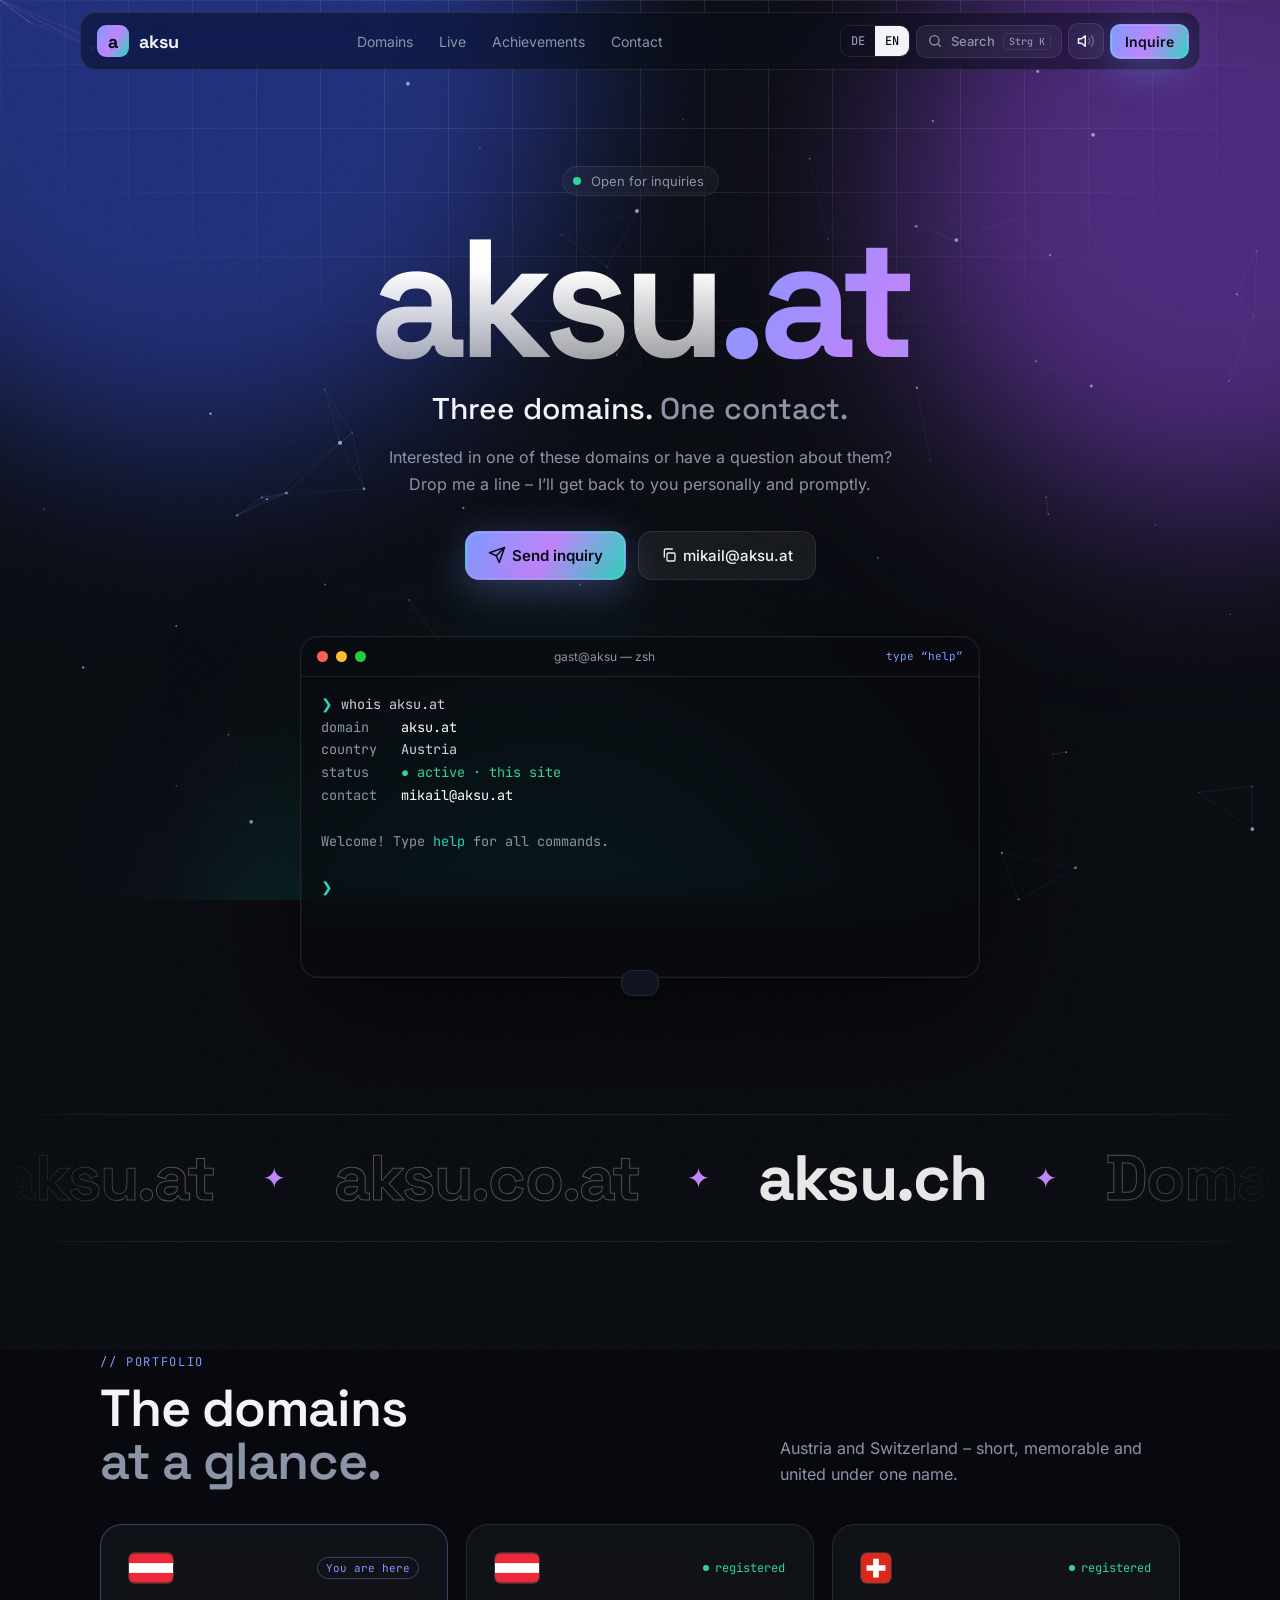
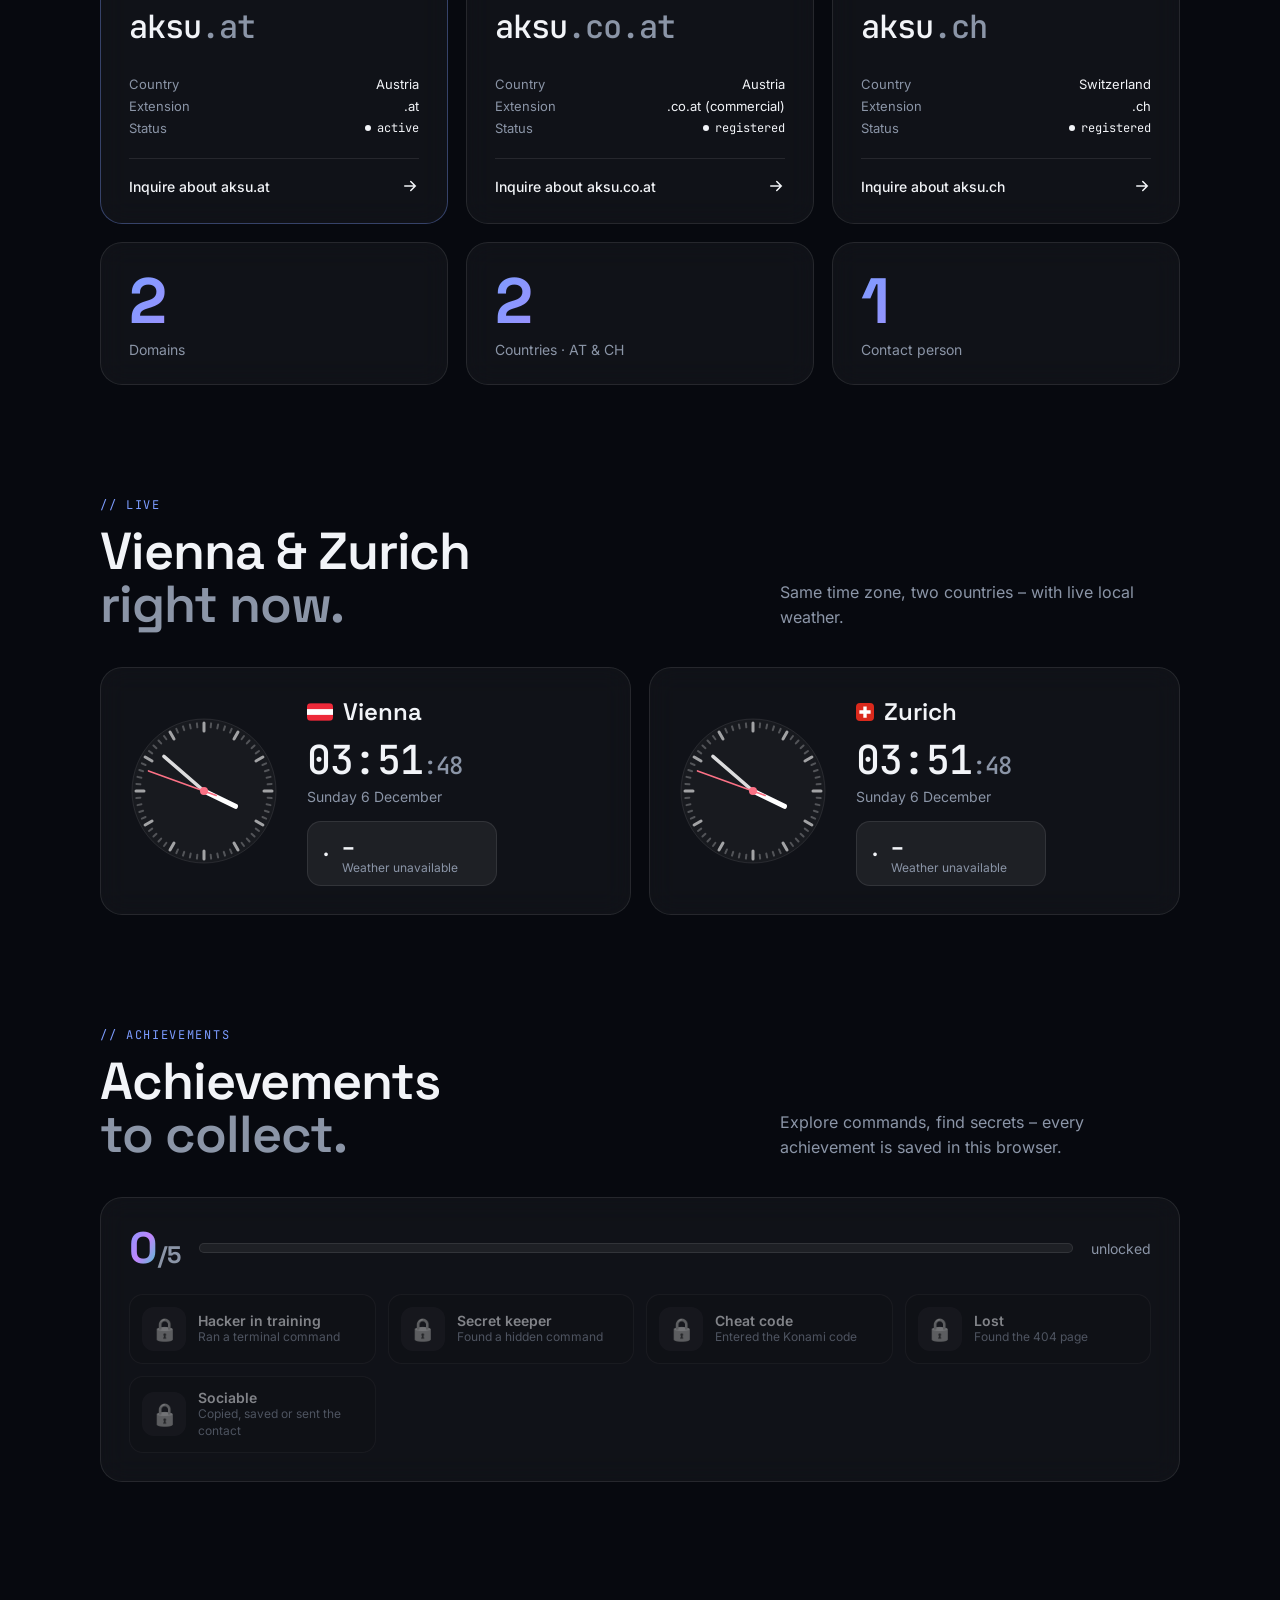
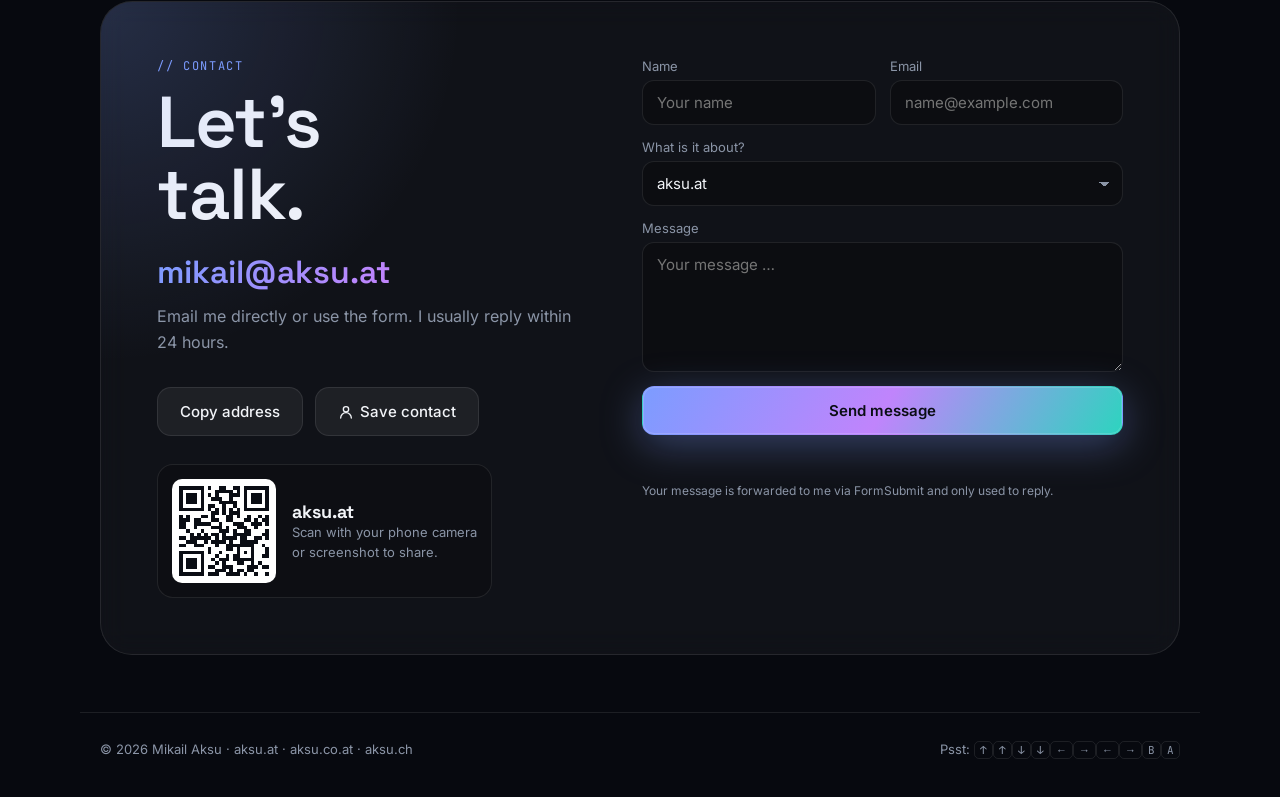
==== commit 4a1b5ebc: "Spiele und alles Zugehörige entfernen - 7 Spieleseiten gelöscht (Tetris, Breakout, Memory, Minesweep" ====
--- a/index.html
+++ b/index.html
@@ -23,8 +23,8 @@
 <link rel="manifest" href="manifest.webmanifest">
 <link rel="preload" href="font-space-grotesk-700.woff2" as="font" type="font/woff2" crossorigin>
 <link rel="preload" href="font-inter-400.woff2" as="font" type="font/woff2" crossorigin>
-<link rel="stylesheet" href="style.css?v=5">
-<script src="common.js?v=2"></script>
+<link rel="stylesheet" href="style.css?v=6">
+<script src="common.js?v=3"></script>
 <script type="application/ld+json">
 {"@context":"https://schema.org","@graph":[
  {"@type":"WebSite","@id":"https://aksu.at/#site","url":"https://aksu.at/","name":"aksu","inLanguage":["de-AT","en"],"description":"aksu.at, aksu.co.at und aksu.ch – Anfragen zu den Domains an mikail@aksu.at."},
@@ -174,18 +174,6 @@
   .wx small{display:block;color:var(--muted);font-size:12px}
   .daynight{font-family:"JetBrains Mono";font-size:11px;color:var(--muted);margin-left:auto;padding-left:12px}
 
-  /* Spiele */
-  .games{display:grid;grid-template-columns:repeat(4,1fr);gap:18px}
-  @media (max-width:880px){.games{grid-template-columns:repeat(2,1fr)}}
-  .game{padding:22px;display:flex;flex-direction:column;gap:18px;text-decoration:none;min-height:220px;cursor:pointer;text-align:left;font:inherit;color:inherit}
-  .gico{width:52px;height:52px;border-radius:14px;display:grid;place-items:center;color:var(--c);
-    background:color-mix(in srgb,var(--c) 16%,transparent);box-shadow:0 0 30px color-mix(in srgb,var(--c) 25%,transparent)}
-  .game b{font-family:"Space Grotesk";font-size:20px;font-weight:600}
-  .game span{color:var(--muted);font-size:13.5px;line-height:1.5}
-  .game .play{margin-top:auto;font-size:13px;font-family:"JetBrains Mono";color:var(--c)}
-  .new{position:absolute;top:18px;right:18px;font-family:"JetBrains Mono";font-size:10px;letter-spacing:.1em;color:var(--accent-ink);background:var(--grad);border-radius:999px;padding:3px 8px}
-  @media (max-width:480px){.game{padding:18px;min-height:200px}.games{gap:12px}}
-
   /* Befehlspalette */
   .kbtn{gap:8px;color:var(--muted);padding:7px 10px;font-size:13px}
   .kbtn kbd{font-size:10px;padding:1px 5px}
@@ -208,18 +196,6 @@
   .pal-empty{padding:28px;text-align:center;color:var(--muted)}
   .pal-foot{display:flex;gap:14px;padding:10px 16px;border-top:1px solid var(--line);font-size:12px;color:var(--muted)}
   @media (max-width:640px){.pal{padding-top:72px}.pal-foot{display:none}}
-  /* Tages-Challenge */
-  .daily{display:flex;flex-wrap:wrap;align-items:center;justify-content:space-between;gap:20px;padding:24px 28px;margin-bottom:18px;
-    border-color:rgba(251,191,36,.3);background:linear-gradient(110deg,rgba(251,191,36,.10),rgba(192,132,252,.06) 60%,rgba(255,255,255,.03))}
-  .daily.done{border-color:rgba(52,211,153,.35);background:linear-gradient(110deg,rgba(52,211,153,.10),rgba(45,212,191,.05) 60%,rgba(255,255,255,.03))}
-  .daily .kicker{color:#fbbf24;margin-bottom:8px}
-  .daily.done .kicker{color:var(--ok)}
-  .dl-t{font-family:"Space Grotesk";font-size:clamp(20px,2.6vw,26px);font-weight:600;display:flex;align-items:center;gap:12px}
-  .dl-s{color:var(--muted);font-size:14px;margin-top:6px}
-  .dl-r{display:flex;align-items:center;gap:16px;flex-wrap:wrap}
-  .dl-cd{font-family:"JetBrains Mono";font-size:13px;color:var(--muted);text-align:right}
-  .dl-cd b{display:block;font-size:20px;color:var(--ink);font-weight:500;font-variant-numeric:tabular-nums}
-  .daily .btn{padding:12px 18px;border-radius:12px}
   /* Erfolge */
   .ach-wrap{padding:28px}
   .ach-top{display:flex;align-items:center;gap:18px;margin-bottom:24px;flex-wrap:wrap}
@@ -295,7 +271,6 @@
   <div class="links">
     <a href="#domains" data-i18n="nav.domains">Domains</a>
     <a href="#live" data-i18n="nav.live">Live</a>
-    <a href="#spiele" data-i18n="nav.games">Spiele</a>
     <a href="#erfolge" data-i18n="nav.ach">Erfolge</a>
     <a href="#kontakt" data-i18n="nav.contact">Kontakt</a>
   </div>
@@ -415,50 +390,13 @@
     </div>
   </section>
 
-  <section class="sec" id="spiele">
-    <div class="sec-head rv">
-      <div><div class="kicker">// Arcade</div><h2 data-i18n="g.h">Kleine Pause?<br><span class="mut">Eine Runde geht immer.</span></h2></div>
-      <p data-i18n="g.p">Sieben Klassiker, direkt im Browser – am Handy mit Wischen, am Rechner mit Tastatur. Rekorde werden gespeichert.</p>
-    </div>
-    <div class="card daily rv" id="daily">
-      <div><div class="kicker">// <span data-i18n="d.k">Tages-Challenge</span></div><div class="dl-t" id="dlT"></div><div class="dl-s" id="dlS"></div></div>
-      <div class="dl-r"><div class="dl-cd"><span data-i18n="d.new">Neue Challenge in</span><b id="dlCd">--:--:--</b></div><a class="btn primary" id="dlGo" href="#"></a></div>
-    </div>
-    <div class="games">
-      <a class="card game rv" href="tetris.html" style="--c:#c084fc"><span class="new" data-i18n="g.new">NEU</span>
-        <div class="gico"><svg width="26" height="26" viewBox="0 0 24 24" fill="currentColor" aria-hidden="true"><rect x="2" y="11" width="6" height="6" rx="1.5"/><rect x="9" y="11" width="6" height="6" rx="1.5"/><rect x="16" y="11" width="6" height="6" rx="1.5"/><rect x="9" y="4" width="6" height="6" rx="1.5"/></svg></div>
-        <div><b>Tetris</b><br><span data-i18n="g.tetris">Reihen füllen, bevor es eng wird.</span></div><div class="play" data-i18n="g.play">▶ spielen</div></a>
-      <a class="card game rv" href="breakout.html" style="--c:#fb7185;transition-delay:.05s"><span class="new" data-i18n="g.new">NEU</span>
-        <div class="gico"><svg width="26" height="26" viewBox="0 0 24 24" fill="none" stroke="currentColor" stroke-width="2" stroke-linecap="round" aria-hidden="true"><rect x="3" y="3" width="5" height="3" rx="1"/><rect x="9.5" y="3" width="5" height="3" rx="1"/><rect x="16" y="3" width="5" height="3" rx="1"/><circle cx="13" cy="13" r="2"/><path d="M7 20h10"/></svg></div>
-        <div><b>Breakout</b><br><span data-i18n="g.breakout">Steine zerlegen, Ball halten.</span></div><div class="play" data-i18n="g.play">▶ spielen</div></a>
-      <a class="card game rv" href="memory.html" style="--c:#7c9cff;transition-delay:.1s"><span class="new" data-i18n="g.new">NEU</span>
-        <div class="gico"><svg width="26" height="26" viewBox="0 0 24 24" fill="none" stroke="currentColor" stroke-width="2" stroke-linejoin="round" aria-hidden="true"><rect x="3" y="4" width="8" height="12" rx="2"/><rect x="13" y="8" width="8" height="12" rx="2" fill="currentColor" fill-opacity=".25"/></svg></div>
-        <div><b>Memory</b><br><span data-i18n="g.memory">Paare finden – mit Alpen-Motiven.</span></div><div class="play" data-i18n="g.play">▶ spielen</div></a>
-      <a class="card game rv" href="minesweeper.html" style="--c:#fb923c;transition-delay:.15s">
-        <div class="gico"><svg width="26" height="26" viewBox="0 0 24 24" fill="none" stroke="currentColor" stroke-width="2" stroke-linecap="round" aria-hidden="true"><circle cx="12" cy="13" r="6"/><path d="M12 3v3M12 20v1M4 13H3M21 13h-1M6.3 7.3 5.6 6.6M18.4 6.6l-.7.7"/><circle cx="10" cy="11" r="1.2" fill="currentColor" stroke="none"/></svg></div>
-        <div><b>Minesweeper</b><br><span data-i18n="g.mines">Finde alle Minen, ohne eine zu erwischen.</span></div><div class="play" data-i18n="g.play">▶ spielen</div></a>
-      <a class="card game rv" href="snake.html" style="--c:#34d399">
-        <div class="gico"><svg width="26" height="26" viewBox="0 0 24 24" fill="none" stroke="currentColor" stroke-width="2" stroke-linecap="round" stroke-linejoin="round" aria-hidden="true"><path d="M4 18h9a3 3 0 0 0 0-6H9a3 3 0 0 1 0-6h9"/><circle cx="19" cy="6" r="1.5" fill="currentColor" stroke="none"/></svg></div>
-        <div><b>Snake</b><br><span data-i18n="g.snake">Fressen, wachsen und bloß nicht anstoßen.</span></div><div class="play" data-i18n="g.play">▶ spielen</div></a>
-      <a class="card game rv" href="2048.html" style="--c:#fbbf24;transition-delay:.05s">
-        <div class="gico"><svg width="26" height="26" viewBox="0 0 24 24" fill="none" stroke="currentColor" stroke-width="2" aria-hidden="true"><rect x="3" y="3" width="8" height="8" rx="2"/><rect x="13" y="3" width="8" height="8" rx="2"/><rect x="3" y="13" width="8" height="8" rx="2"/><rect x="13" y="13" width="8" height="8" rx="2" fill="currentColor"/></svg></div>
-        <div><b>2048</b><br><span data-i18n="g.2048">Gleiche Zahlen schieben, bis 2048 steht.</span></div><div class="play" data-i18n="g.play">▶ spielen</div></a>
-      <a class="card game rv" href="tictactoe.html" style="--c:#a78bfa;transition-delay:.1s">
-        <div class="gico"><svg width="26" height="26" viewBox="0 0 24 24" fill="none" stroke="currentColor" stroke-width="2" stroke-linecap="round" aria-hidden="true"><path d="M9 3v18M15 3v18M3 9h18M3 15h18"/></svg></div>
-        <div><b>Tic-Tac-Toe</b><br><span data-i18n="g.ttt">Gegen den Computer – leicht oder unschlagbar.</span></div><div class="play" data-i18n="g.play">▶ spielen</div></a>
-      <button type="button" class="card game rv" id="toTerm" style="--c:#2dd4bf;transition-delay:.15s">
-        <div class="gico"><svg width="26" height="26" viewBox="0 0 24 24" fill="none" stroke="currentColor" stroke-width="2" stroke-linecap="round" stroke-linejoin="round" aria-hidden="true"><path d="m4 17 6-5-6-5M12 19h8"/></svg></div>
-        <div><b data-i18n="g.secret">Geheime Befehle</b><br><span data-i18n="g.secretP">Im Terminal verstecken sich ein paar Überraschungen.</span></div><div class="play" data-i18n="g.open">❯ Terminal öffnen</div></button>
-    </div>
-  </section>
-
   <section class="sec" id="erfolge">
     <div class="sec-head rv">
       <div><div class="kicker">// Achievements</div><h2 data-i18n="a.h">Erfolge<br><span class="mut">sammeln.</span></h2></div>
-      <p data-i18n="a.p">Spielen, Befehle entdecken, Geheimnisse finden – jeder Erfolg wird in diesem Browser gespeichert.</p>
+      <p data-i18n="a.p">Befehle entdecken, Geheimnisse finden – jeder Erfolg wird in diesem Browser gespeichert.</p>
     </div>
     <div class="card ach-wrap rv">
-      <div class="ach-top"><div class="ach-count"><b id="achN">0</b><span>/<span id="achT">20</span></span></div><div class="ach-bar"><i id="achBar"></i></div><span class="ach-lbl" data-i18n="a.lbl">freigeschaltet</span></div>
+      <div class="ach-top"><div class="ach-count"><b id="achN">0</b><span>/<span id="achT">5</span></span></div><div class="ach-bar"><i id="achBar"></i></div><span class="ach-lbl" data-i18n="a.lbl">freigeschaltet</span></div>
       <div class="ach-grid" id="achGrid"></div>
     </div>
   </section>
@@ -507,7 +445,7 @@
 <div class="pal" id="pal" role="dialog" aria-modal="true" aria-label="Befehlspalette">
   <div class="pal-box">
     <div class="pal-in"><svg width="18" height="18" viewBox="0 0 24 24" fill="none" stroke="currentColor" stroke-width="2" stroke-linecap="round" aria-hidden="true"><circle cx="11" cy="11" r="7"/><path d="m20 20-3.5-3.5"/></svg>
-      <input id="palQ" type="text" autocomplete="off" spellcheck="false" role="combobox" aria-expanded="true" aria-controls="palList" data-i18n-ph="pal.ph" placeholder="Wohin? Spiel, Abschnitt oder Aktion …"><kbd>Esc</kbd></div>
+      <input id="palQ" type="text" autocomplete="off" spellcheck="false" role="combobox" aria-expanded="true" aria-controls="palList" data-i18n-ph="pal.ph" placeholder="Wohin? Abschnitt oder Aktion …"><kbd>Esc</kbd></div>
     <div class="pal-list" id="palList" role="listbox"></div>
     <div class="pal-foot"><span><kbd>↑</kbd><kbd>↓</kbd> <span data-i18n="pal.nav">auswählen</span></span><span><kbd>↵</kbd> <span data-i18n="pal.go">öffnen</span></span><span><kbd>Esc</kbd> <span data-i18n="pal.close">schließen</span></span></div>
   </div>
@@ -521,8 +459,8 @@
 
 /* ---------- Sprache ---------- */
 const I18N={
- de:{'d.k':'Tages-Challenge','d.new':'Neue Challenge in','nav.domains':'Domains','nav.live':'Live','nav.games':'Spiele','nav.ach':'Erfolge','pal.btn':'Suche','pal.ph':'Wohin? Spiel, Abschnitt oder Aktion …','pal.nav':'auswählen','pal.go':'öffnen','pal.close':'schließen',
-  'a.h':'Erfolge<br><span class="mut">sammeln.</span>','a.p':'Spielen, Befehle entdecken, Geheimnisse finden – jeder Erfolg wird in diesem Browser gespeichert.','a.lbl':'freigeschaltet',
+ de:{'nav.domains':'Domains','nav.live':'Live','nav.ach':'Erfolge','pal.btn':'Suche','pal.ph':'Wohin? Abschnitt oder Aktion …','pal.nav':'auswählen','pal.go':'öffnen','pal.close':'schließen',
+  'a.h':'Erfolge<br><span class="mut">sammeln.</span>','a.p':'Befehle entdecken, Geheimnisse finden – jeder Erfolg wird in diesem Browser gespeichert.','a.lbl':'freigeschaltet',
   'c.save':'Kontakt speichern','c.qr':'Mit der Handykamera scannen<br>oder Screenshot zum Teilen.','nav.contact':'Kontakt','nav.cta':'Anfrage',
   'hero.pill':'Offen für Anfragen','hero.tag':'Drei Domains. <em>Ein Ansprechpartner.</em>',
   'hero.lead':'Sie interessieren sich für eine der Domains oder haben ein Anliegen dazu? Schreiben Sie mir – ich melde mich zeitnah persönlich.',
@@ -532,17 +470,13 @@
   'c.at':'Österreich','c.ch':'Schweiz','st.1':'Domains','st.2':'Länder · AT &amp; CH','st.3':'Ansprechpartner',
   'live.h':'Wien &amp; Zürich<br><span class="mut">gerade jetzt.</span>','live.p':'Gleiche Zeitzone, zwei Länder – mit aktuellem Wetter direkt vor Ort.',
   'city.vie':'Wien','city.zrh':'Zürich','wx.load':'Wetter lädt …',
-  'g.h':'Kleine Pause?<br><span class="mut">Eine Runde geht immer.</span>','g.p':'Sieben Klassiker, direkt im Browser – am Handy mit Wischen, am Rechner mit Tastatur. Rekorde und Erfolge werden gespeichert.',
-  'g.new':'NEU','g.play':'▶ spielen','g.tetris':'Reihen füllen, bevor es eng wird.','g.breakout':'Steine zerlegen, Ball halten.','g.memory':'Paare finden – mit Alpen-Motiven.',
-  'g.mines':'Finde alle Minen, ohne eine zu erwischen.','g.snake':'Fressen, wachsen und bloß nicht anstoßen.','g.2048':'Gleiche Zahlen schieben, bis 2048 steht.',
-  'g.ttt':'Gegen den Computer – leicht oder unschlagbar.','g.secret':'Geheime Befehle','g.secretP':'Im Terminal verstecken sich ein paar Überraschungen.','g.open':'❯ Terminal öffnen',
   'c.h':'Lassen Sie uns<br>sprechen.','c.note':'Schreiben Sie direkt per E-Mail oder nutzen Sie das Formular. Antwort in der Regel innerhalb von 24 Stunden.','c.copy':'Adresse kopieren',
   'f.name':'Name','f.nameP':'Ihr Name','f.mail':'E-Mail','f.mailP':'name@beispiel.at','f.topic':'Worum geht es?','f.general':'Allgemeine Anfrage','f.msg':'Nachricht','f.msgP':'Ihre Nachricht …',
   'f.send':'Nachricht senden','f.sending':'Wird gesendet …','f.ok':'✓ Danke! Ihre Nachricht ist unterwegs – ich melde mich bald.','f.err':'Das hat leider nicht geklappt. Bitte schreiben Sie direkt an mikail@aksu.at.',
   'f.invalid':'Bitte Name, gültige E-Mail und Nachricht ausfüllen.','f.privacy':'Die Nachricht wird über den Dienst FormSubmit an mich weitergeleitet und nur zur Beantwortung verwendet.',
   'toast.copy':'✓ E-Mail-Adresse kopiert','toast.konami':'🎉 Cheat aktiviert – Sie sind ein Profi!','toast.snd1':'🔊 Sound an','toast.snd0':'🔇 Sound aus'},
- en:{'d.k':'Daily challenge','d.new':'New challenge in','nav.domains':'Domains','nav.live':'Live','nav.games':'Games','nav.ach':'Achievements','pal.btn':'Search','pal.ph':'Where to? Game, section or action …','pal.nav':'select','pal.go':'open','pal.close':'close',
-  'a.h':'Achievements<br><span class="mut">to collect.</span>','a.p':'Play games, explore commands, find secrets – every achievement is saved in this browser.','a.lbl':'unlocked',
+ en:{'nav.domains':'Domains','nav.live':'Live','nav.ach':'Achievements','pal.btn':'Search','pal.ph':'Where to? Section or action …','pal.nav':'select','pal.go':'open','pal.close':'close',
+  'a.h':'Achievements<br><span class="mut">to collect.</span>','a.p':'Explore commands, find secrets – every achievement is saved in this browser.','a.lbl':'unlocked',
   'c.save':'Save contact','c.qr':'Scan with your phone camera<br>or screenshot to share.','nav.contact':'Contact','nav.cta':'Inquire',
   'hero.pill':'Open for inquiries','hero.tag':'Three domains. <em>One contact.</em>',
   'hero.lead':'Interested in one of these domains or have a question about them? Drop me a line – I’ll get back to you personally and promptly.',
@@ -552,10 +486,6 @@
   'c.at':'Austria','c.ch':'Switzerland','st.1':'Domains','st.2':'Countries · AT &amp; CH','st.3':'Contact person',
   'live.h':'Vienna &amp; Zurich<br><span class="mut">right now.</span>','live.p':'Same time zone, two countries – with live local weather.',
   'city.vie':'Vienna','city.zrh':'Zurich','wx.load':'Loading weather …',
-  'g.h':'Need a break?<br><span class="mut">One more round.</span>','g.p':'Seven classics right in your browser – swipe on mobile, keyboard on desktop. High scores are saved.',
-  'g.new':'NEW','g.play':'▶ play','g.tetris':'Clear lines before it gets tight.','g.breakout':'Smash bricks, keep the ball.','g.memory':'Find the pairs – alpine edition.',
-  'g.mines':'Find all mines without hitting one.','g.snake':'Eat, grow and don’t crash.','g.2048':'Slide matching numbers up to 2048.',
-  'g.ttt':'Against the computer – easy or unbeatable.','g.secret':'Secret commands','g.secretP':'The terminal hides a few surprises.','g.open':'❯ Open terminal',
   'c.h':'Let’s<br>talk.','c.note':'Email me directly or use the form. I usually reply within 24 hours.','c.copy':'Copy address',
   'f.name':'Name','f.nameP':'Your name','f.mail':'Email','f.mailP':'name@example.com','f.topic':'What is it about?','f.general':'General inquiry','f.msg':'Message','f.msgP':'Your message …',
   'f.send':'Send message','f.sending':'Sending …','f.ok':'✓ Thanks! Your message is on its way – I’ll be in touch soon.','f.err':'Sorry, that didn’t work. Please email mikail@aksu.at directly.',
@@ -571,7 +501,6 @@
   renderClocks&&renderClocks(true);
   if(window.AKSU&&AKSU.lang!==l)AKSU.setLang(l);
   typeof renderAch==='function'&&renderAch();
-  typeof renderDaily==='function'&&renderDaily();
 }
 document.querySelectorAll('[data-lang]').forEach(b=>b.onclick=()=>{setLang(b.dataset.lang);blip(660)});
 
@@ -718,13 +647,13 @@
     if(Date.now()-t0>9000)return stop();requestAnimationFrame(f)})()}
 
 /* ---------- Terminal ---------- */
+let openTerm;
 (()=>{const out=$('out'),inp=$('cmd'),body=$('termBody');let hist=[],hp=0,busy=false,intro=true;
   const esc=s=>String(s).replace(/&/g,'&amp;').replace(/</g,'&lt;');
   const sleep=ms=>new Promise(r=>setTimeout(r,ms));
   const print=(html='')=>{const d=document.createElement('div');d.innerHTML=html||'&nbsp;';out.appendChild(d);body.scrollTop=body.scrollHeight;return d};
   const L=(de,en)=>lang==='de'?de:en;
   const DOMS={'aksu.at':['Österreich','Austria','aktiv · diese Seite','active · this site'],'aksu.co.at':['Österreich','Austria','registriert','registered'],'aksu.ch':['Schweiz','Switzerland','registriert','registered']};
-  const GAMES=['tetris','breakout','memory','minesweeper','snake','2048','tictactoe'];
   function whois(d){d=(d||'').toLowerCase().replace(/^https?:\/\//,'').replace(/^www\./,'').replace(/\/$/,'');
     if(!d){return print(L('<span class="k">Verwendung:</span> whois aksu.at | aksu.co.at | aksu.ch','<span class="k">usage:</span> whois aksu.at | aksu.co.at | aksu.ch'))}
     const x=DOMS[d];if(!x)return print(`<span class="e">${esc(d)}</span> – ${L('gehört nicht zum Portfolio. Probier: domains','is not in the portfolio. Try: domains')}`);
@@ -733,21 +662,18 @@
   const C={
     help(){print(L('<span class="a">Verfügbare Befehle</span>','<span class="a">Available commands</span>'));
       [['whois &lt;domain&gt;',L('Infos zu einer Domain','info about a domain')],['domains',L('alle Domains auflisten','list all domains')],['contact',L('E-Mail schreiben','write an email')],
-       ['copy',L('E-Mail-Adresse kopieren','copy email address')],['games',L('Spiele anzeigen','list games')],['play &lt;spiel&gt;',L('Spiel starten','start a game')],
+       ['copy',L('E-Mail-Adresse kopieren','copy email address')],
        ['time · weather',L('Wien &amp; Zürich live','Vienna &amp; Zurich live')],['lang de|en',L('Sprache wechseln','switch language')],['sound on|off',L('Sound umschalten','toggle sound')],
-       ['erfolge',L('deine Erfolge','your achievements')],['heute',L('Tages-Challenge','daily challenge')],['clear',L('Bildschirm leeren','clear screen')]].forEach(([a,b])=>print(`  <span class="p">${a.padEnd(18,' ')}</span><span class="k">${b}</span>`));
+       ['erfolge',L('deine Erfolge','your achievements')],['clear',L('Bildschirm leeren','clear screen')]].forEach(([a,b])=>print(`  <span class="p">${a.padEnd(18,' ')}</span><span class="k">${b}</span>`));
       print(L('<span class="k">… und ein paar versteckte. Neugierig? 😉</span>','<span class="k">… plus a few hidden ones. Curious? 😉</span>'))},
     whois:a=>whois(a[0]),
     domains(){Object.keys(DOMS).forEach(d=>print(`  <span class="g">●</span> <span class="v">${d.padEnd(12,' ')}</span><span class="k">${L(DOMS[d][0],DOMS[d][1])}</span>`))},
-    ls(){print('<span class="v">about.txt  domains/  games/  kontakt.vcf</span>')},
+    ls(){print('<span class="v">about.txt  domains/  kontakt.vcf</span>')},
     cat(a){const f=(a[0]||'').toLowerCase();if(f==='about.txt')print(L('aksu – drei Domains, ein Name. Betrieben von Mikail Aksu.\nAnfragen jederzeit willkommen.','aksu – three domains, one name. Run by Mikail Aksu.\nInquiries always welcome.'));
       else if(f==='kontakt.vcf')print('BEGIN:VCARD\nFN:Mikail Aksu\nEMAIL:mikail@aksu.at\nURL:https://aksu.at\nEND:VCARD');else print(`cat: ${esc(f||'?')}: ${L('Datei nicht gefunden','no such file')}`)},
     contact(){print(L('Öffne E-Mail-Programm …','Opening mail client …'));location.href='mailto:mikail@aksu.at?subject=Anfrage%20zu%20aksu-Domains'},
     mail(){C.contact()},
     async copy(){const ok=await copyMail();print(ok?`<span class="g">✓</span> ${L('kopiert','copied')}: mikail@aksu.at`:'mikail@aksu.at')},
-    games(){GAMES.forEach(g=>print(`  <span class="p">▶</span> <a href="${g}.html">${g}</a>`));print(L('<span class="k">Starten mit: play tetris</span>','<span class="k">Start with: play tetris</span>'))},
-    play(a){const g=(a[0]||'').toLowerCase().replace('tic-tac-toe','tictactoe');if(!GAMES.includes(g))return print(L('Welches Spiel? ','Which game? ')+GAMES.join(', '));
-      print(`${L('Starte','Launching')} <span class="a">${g}</span> …`);setTimeout(()=>location.href=g+'.html',500)},
     time(){clocks.forEach(c=>{const p=parts_(c.dataset.tz),pad=n=>String(n).padStart(2,'0');print(`  <span class="v">${(c.querySelector('.city span').textContent).padEnd(8,' ')}</span> ${pad(p.h)}:${pad(p.m)}:${pad(p.s)}`)})},
     date(){print(new Date().toLocaleString(lang==='de'?'de-AT':'en-GB',{dateStyle:'full',timeStyle:'medium',timeZone:'Europe/Vienna'}))},
     weather(){clocks.forEach(c=>{const d=wxData[c.dataset.tz],n=c.querySelector('.city span').textContent;if(!d)return print(`  ${n}: ${L('noch keine Daten','no data yet')}`);
@@ -759,25 +685,22 @@
     echo(a){print(esc(a.join(' ')))},
     sudo(){print(`<span class="e">${L('Zugriff verweigert.','Permission denied.')}</span> ${L('Netter Versuch 😄','Nice try 😄')}`);blip(160,.25,'sawtooth',.04)},
     rm(){print(L('Schön wär’s. 🙂 Hier wird nichts gelöscht.','Nice try. 🙂 Nothing gets deleted here.'))},
-    exit(){print(L('Es gibt kein Entkommen … probier lieber <span class="p">games</span>.','There is no escape … try <span class="p">games</span> instead.'))},
+    exit(){print(L('Es gibt kein Entkommen … probier lieber <span class="p">help</span>.','There is no escape … try <span class="p">help</span> instead.'))},
     matrix(){print(L('Wach auf, Neo … (Klick oder Esc beendet)','Wake up, Neo … (click or Esc to exit)'));setTimeout(matrix,400)},
     party(){print('🎉🎉🎉');party()},confetti(){C.party()},
     coffee(){print('    ( (\n     ) )\n  ........\n  |      |]\n  \\      /\n   `----´');print(L('Frisch gebrüht. ☕','Freshly brewed. ☕'))},
     async hack(){busy=true;const steps=L(['Verbinde mit Mainframe','Umgehe Firewall','Entschlüssle Passwörter','Lade Kaffeevorräte'],['Connecting to mainframe','Bypassing firewall','Decrypting passwords','Loading coffee supplies']);
       for(const s of steps){const d=print(`<span class="k">${s}</span> [${' '.repeat(20)}]`);for(let i=1;i<=20;i++){await sleep(25);d.innerHTML=`<span class="k">${s}</span> [<span class="g">${'#'.repeat(i)}</span>${' '.repeat(20-i)}] ${i*5}%`;if(i%4===0)blip(300+i*30,.02,'square',.015)}}
       print(`<span class="g">${L('ZUGRIFF GEWÄHRT','ACCESS GRANTED')}</span> … ${L('auf ein Glas Wasser. 💧','to a glass of water. 💧')}`);busy=false},
-    erfolge(){const u=AKSU.unlocked(),n=Object.keys(u).length;print(`<span class="a">${L('Erfolge','Achievements')}</span> ${n}/${AKSU.list.length}`);
+    erfolge(){const u=AKSU.unlocked(),n=AKSU.list.filter(a=>u[a.id]).length;print(`<span class="a">${L('Erfolge','Achievements')}</span> ${n}/${AKSU.list.length}`);
       AKSU.list.forEach(a=>{const d=a[lang]||a.de;print(`  ${u[a.id]?'<span class="g">✓</span> '+a.i:'<span class="k">·  🔒</span>'} ${u[a.id]?'<span class="v">'+d[0]+'</span>':'<span class="k">'+d[0]+'</span>'}`)})},
     achievements(){C.erfolge()},
-    heute(){const d=AKSU.daily();print(`🎯 <span class="v">${AKSU.challengeText(d.c)}</span>`);print(d.done?`<span class="g">✓ ${L('geschafft','done')}</span>`:`<span class="k">${L('noch offen – starte mit','still open – start with')}</span> <span class="p">play ${d.c.g}</span>`);if(d.streak)print(`🔥 ${L('Serie','streak')}: ${d.streak}`)},
-    today(){C.heute()},daily(){C.heute()},
     history(){hist.forEach((h,i)=>print(`  ${String(i+1).padStart(3,' ')}  ${esc(h)}`))},
     secret(){print(L('Tipp: Auf der Seite (nicht hier) ↑ ↑ ↓ ↓ ← → ← → B A tippen. 🤫','Hint: on the page (not here) type ↑ ↑ ↓ ↓ ← → ← → B A. 🤫'))},
     hello(){print(L('Servus! 👋','Hi there! 👋'))},hallo(){C.hello()},servus(){print('Servus! Grüezi! 👋')},grüezi(){C.servus()},
     neofetch(){print(`<span class="a">     ▄▀▀▄     </span> <span class="v">gast@aksu</span>
 <span class="a">    █▄▄▄█     </span> <span class="k">os</span>      aksu.at OS
 <span class="a">    █   █     </span> <span class="k">domains</span> 3 (.at .co.at .ch)
-<span class="a">              </span> <span class="k">games</span>   7
 <span class="a">              </span> <span class="k">uptime</span>  ${Math.floor(performance.now()/1000)}s
 <span class="a">              </span> <span class="k">shell</span>   aksu-zsh`)}
   };
@@ -793,11 +716,11 @@
     else if(e.key==='ArrowDown'){e.preventDefault();if(hp<hist.length-1){hp++;inp.value=hist[hp]}else{hp=hist.length;inp.value=''}}
     else if(e.key==='Tab'){e.preventDefault();const v=inp.value.toLowerCase(),parts=v.split(' ');
       if(parts.length===1){const m=NAMES.filter(n=>n.startsWith(v));if(m.length===1)inp.value=m[0]+' ';else if(m.length)print(m.join('  '))}
-      else{const pool=parts[0]==='whois'?Object.keys(DOMS):parts[0]==='play'?GAMES:parts[0]==='lang'?['de','en']:[];const m=pool.filter(n=>n.startsWith(parts[1]));if(m.length===1)inp.value=parts[0]+' '+m[0]}}
+      else{const pool=parts[0]==='whois'?Object.keys(DOMS):parts[0]==='lang'?['de','en']:[];const m=pool.filter(n=>n.startsWith(parts[1]));if(m.length===1)inp.value=parts[0]+' '+m[0]}}
     else if(e.key==='l'&&e.ctrlKey){e.preventDefault();out.innerHTML=''}
     else if(e.key.length===1)blip(1800+Math.random()*400,.015,'square',.008)});
   $('term').addEventListener('click',e=>{if(!e.target.closest('a'))inp.focus({preventScroll:true})});
-  $('toTerm').onclick=()=>{$('term').scrollIntoView({behavior:reduce?'auto':'smooth',block:'center'});setTimeout(()=>{inp.focus({preventScroll:true});if(!inp.value)inp.value='help'},600)};
+  openTerm=()=>{$('term').scrollIntoView({behavior:reduce?'auto':'smooth',block:'center'});setTimeout(()=>{inp.focus({preventScroll:true});if(!inp.value)inp.value='help'},600)};
   // Intro
   (async()=>{inp.disabled=true;$('line').style.opacity='.4';
     const type=async s=>{const d=print('<span class="p">❯</span> ');for(const ch of s){if(!intro)break;d.innerHTML+=esc(ch);await sleep(reduce?0:45+Math.random()*45)}return d};
@@ -805,17 +728,6 @@
     print('');print(L('<span class="k">Willkommen! Tippe</span> <span class="p">help</span> <span class="k">für alle Befehle.</span>','<span class="k">Welcome! Type</span> <span class="p">help</span> <span class="k">for all commands.</span>'));print('');
     inp.disabled=false;$('line').style.opacity='1'})();
 })();
-
-/* ---------- Tages-Challenge ---------- */
-function renderDaily(){if(!window.AKSU)return;const d=AKSU.daily(),L=(a,b)=>lang==='de'?a:b,name=AKSU.gameName(d.c.g);
-  $('daily').classList.toggle('done',d.done);
-  $('dlT').innerHTML=(d.done?'✅ ':'🎯 ')+AKSU.challengeText(d.c);
-  $('dlS').innerHTML=d.done?L('Geschafft! Morgen wartet die nächste.','Done! Come back tomorrow for the next one.')+(d.streak?` · 🔥 ${L('Serie','Streak')}: ${d.streak}`:'')
-    :(d.streak?`🔥 ${L('Deine Serie','Your streak')}: ${d.streak} – ${L('heute weitermachen!','keep it going today!')}`:L('Schaff sie heute und starte eine Serie.','Complete it today to start a streak.'));
-  $('dlGo').textContent=(d.done?L('Nochmal spielen: ','Play again: '):L('Los geht’s: ','Let’s go: '))+name;$('dlGo').href=d.c.g+'.html'}
-(function cd(){const n=new Date(),m=new Date(n);m.setHours(24,0,0,0);const s=Math.max(0,Math.floor((m-n)/1000)),p=x=>String(x).padStart(2,'0');
-  $('dlCd').textContent=`${p(Math.floor(s/3600))}:${p(Math.floor(s/60)%60)}:${p(s%60)}`;if(s===0)setTimeout(renderDaily,1200);setTimeout(cd,1000)})();
-addEventListener('aksu:daily',renderDaily);addEventListener('pageshow',renderDaily);
 
 /* ---------- Befehlspalette ---------- */
 (()=>{const P=$('pal'),Q=$('palQ'),Lst=$('palList');let items=[],sel=0,lastFocus;
@@ -825,16 +737,12 @@
   function build(){return [
     {g:L('Abschnitte','Sections'),i:'🌐',t:'Domains',k:'aksu at co ch portfolio',run:go('domains')},
     {g:L('Abschnitte','Sections'),i:'🕒',t:L('Wien & Zürich live','Vienna & Zurich live'),k:'uhr wetter clock weather time',run:go('live')},
-    {g:L('Abschnitte','Sections'),i:'🕹️',t:L('Spiele','Games'),k:'arcade',run:go('spiele')},
     {g:L('Abschnitte','Sections'),i:'🏅',t:L('Erfolge','Achievements'),k:'badges abzeichen',run:go('erfolge')},
-    {g:L('Abschnitte','Sections'),i:'🎯',t:L('Tages-Challenge','Daily challenge'),k:'heute today daily serie streak',run:go('daily')},
     {g:L('Abschnitte','Sections'),i:'✉️',t:L('Kontakt','Contact'),k:'formular form anfrage',run:go('kontakt')},
-    ...[['Tetris','🧱','tetris'],['Breakout','🧨','breakout'],['Memory','🧠','memory'],['Minesweeper','💣','minesweeper'],['Snake','🐍','snake'],['2048','🔢','2048'],['Tic-Tac-Toe','❌','tictactoe']]
-      .map(([t,i,u])=>({g:L('Spiele','Games'),i,t,k:'spiel game play '+u,s:'↗',run:nav(u+'.html')})),
     {g:L('Aktionen','Actions'),i:'📋',t:L('E-Mail-Adresse kopieren','Copy email address'),k:'copy mail',run:()=>copyMail()},
     {g:L('Aktionen','Actions'),i:'✍️',t:L('E-Mail schreiben','Write an email'),k:'mail contact',run:nav('mailto:mikail@aksu.at?subject=Anfrage%20zu%20aksu-Domains')},
     {g:L('Aktionen','Actions'),i:'👤',t:L('Kontakt speichern (vCard)','Save contact (vCard)'),k:'vcf visitenkarte',run:()=>$('vcf').click()},
-    {g:L('Aktionen','Actions'),i:'⌨️',t:L('Terminal öffnen','Open terminal'),k:'shell konsole console',run:()=>$('toTerm').click()},
+    {g:L('Aktionen','Actions'),i:'⌨️',t:L('Terminal öffnen','Open terminal'),k:'shell konsole console',run:()=>openTerm()},
     {g:L('Aktionen','Actions'),i:'🌍',t:L('Switch to English','Auf Deutsch wechseln'),k:'sprache language de en',run:()=>setLang(lang==='de'?'en':'de')},
     {g:L('Aktionen','Actions'),i:soundOn?'🔇':'🔊',t:soundOn?L('Sound aus','Sound off'):L('Sound an','Sound on'),k:'ton audio',run:()=>$('snd').click()},
     {g:L('Aktionen','Actions'),i:'🎉',t:L('Konfetti!','Confetti!'),k:'party fun',run:()=>party()},
@@ -842,7 +750,7 @@
   const norm=x=>x.toLowerCase().normalize('NFD').replace(/[\u0300-\u036f]/g,'');
   function render(){const q=norm(Q.value.trim());items=build().filter(it=>!q||norm(it.t+' '+it.k+' '+it.g).includes(q));
     if(sel>=items.length)sel=0;
-    if(!items.length){Lst.innerHTML=`<div class="pal-empty">${L('Nichts gefunden – probier „tetris“ oder „kontakt“.','Nothing found – try “tetris” or “contact”.')}</div>`;return}
+    if(!items.length){Lst.innerHTML=`<div class="pal-empty">${L('Nichts gefunden – probier „domains“ oder „kontakt“.','Nothing found – try “domains” or “contact”.')}</div>`;return}
     let g='',h='';items.forEach((it,i)=>{if(it.g!==g){g=it.g;h+=`<div class="pal-g">${g}</div>`}
       h+=`<button type="button" class="pal-i" role="option" id="pi${i}" data-i="${i}" aria-selected="${i===sel}"><span class="pi">${it.i}</span>${it.t}${it.s?`<small>${it.s}</small>`:''}</button>`});
     Lst.innerHTML=h;Q.setAttribute('aria-activedescendant','pi'+sel)}
--- a/style.css
+++ b/style.css
@@ -42,17 +42,6 @@
 
 a{color:inherit}
 h1,h2,h3{font-family:"Space Grotesk",Inter,system-ui,sans-serif;font-weight:600;letter-spacing:-.02em}
-.wrap{width:100%;max-width:600px;margin:0 auto;padding:32px 16px;flex:1}
-.top{display:flex;align-items:center;justify-content:space-between;margin-bottom:24px;gap:12px}
-.back{text-decoration:none;color:var(--muted);font-size:14px;display:inline-flex;align-items:center;gap:6px;
-  padding:8px 12px;border:1px solid var(--line);border-radius:999px;background:var(--card);backdrop-filter:blur(10px)}
-.back:hover{color:var(--ink);border-color:rgba(255,255,255,.2)}
-.panel{background:var(--card);border:1px solid var(--line);border-radius:24px;padding:24px;
-  backdrop-filter:blur(18px);-webkit-backdrop-filter:blur(18px);
-  box-shadow:0 1px 0 rgba(255,255,255,.06) inset,0 30px 80px rgba(0,0,0,.45)}
-.bar{display:flex;flex-wrap:wrap;gap:8px;align-items:center;justify-content:space-between;margin-bottom:16px}
-.stat{font-variant-numeric:tabular-nums;color:var(--muted);font-size:14px}
-.stat b{color:var(--ink);font-weight:600}
 button,.btn{
   font:inherit;font-size:14px;font-weight:500;cursor:pointer;
   background:var(--soft);color:var(--ink);border:1px solid var(--line);
@@ -65,8 +54,6 @@
 button.primary:hover,.btn.primary:hover{filter:brightness(1.1)}
 button:focus-visible,.btn:focus-visible,a:focus-visible{outline:2px solid var(--accent);outline-offset:3px}
 button[aria-pressed="true"]{background:var(--ink);color:var(--accent-ink);border-color:transparent}
-.msg{min-height:24px;text-align:center;margin-top:16px;font-weight:600}
-.hint{text-align:center;color:var(--muted);font-size:13px;margin-top:8px;line-height:1.5}
 footer{padding:28px 16px;text-align:center;font-size:13px;color:var(--muted)}
 @media (prefers-reduced-motion:reduce){*{animation:none!important;transition:none!important;scroll-behavior:auto!important}}
 
